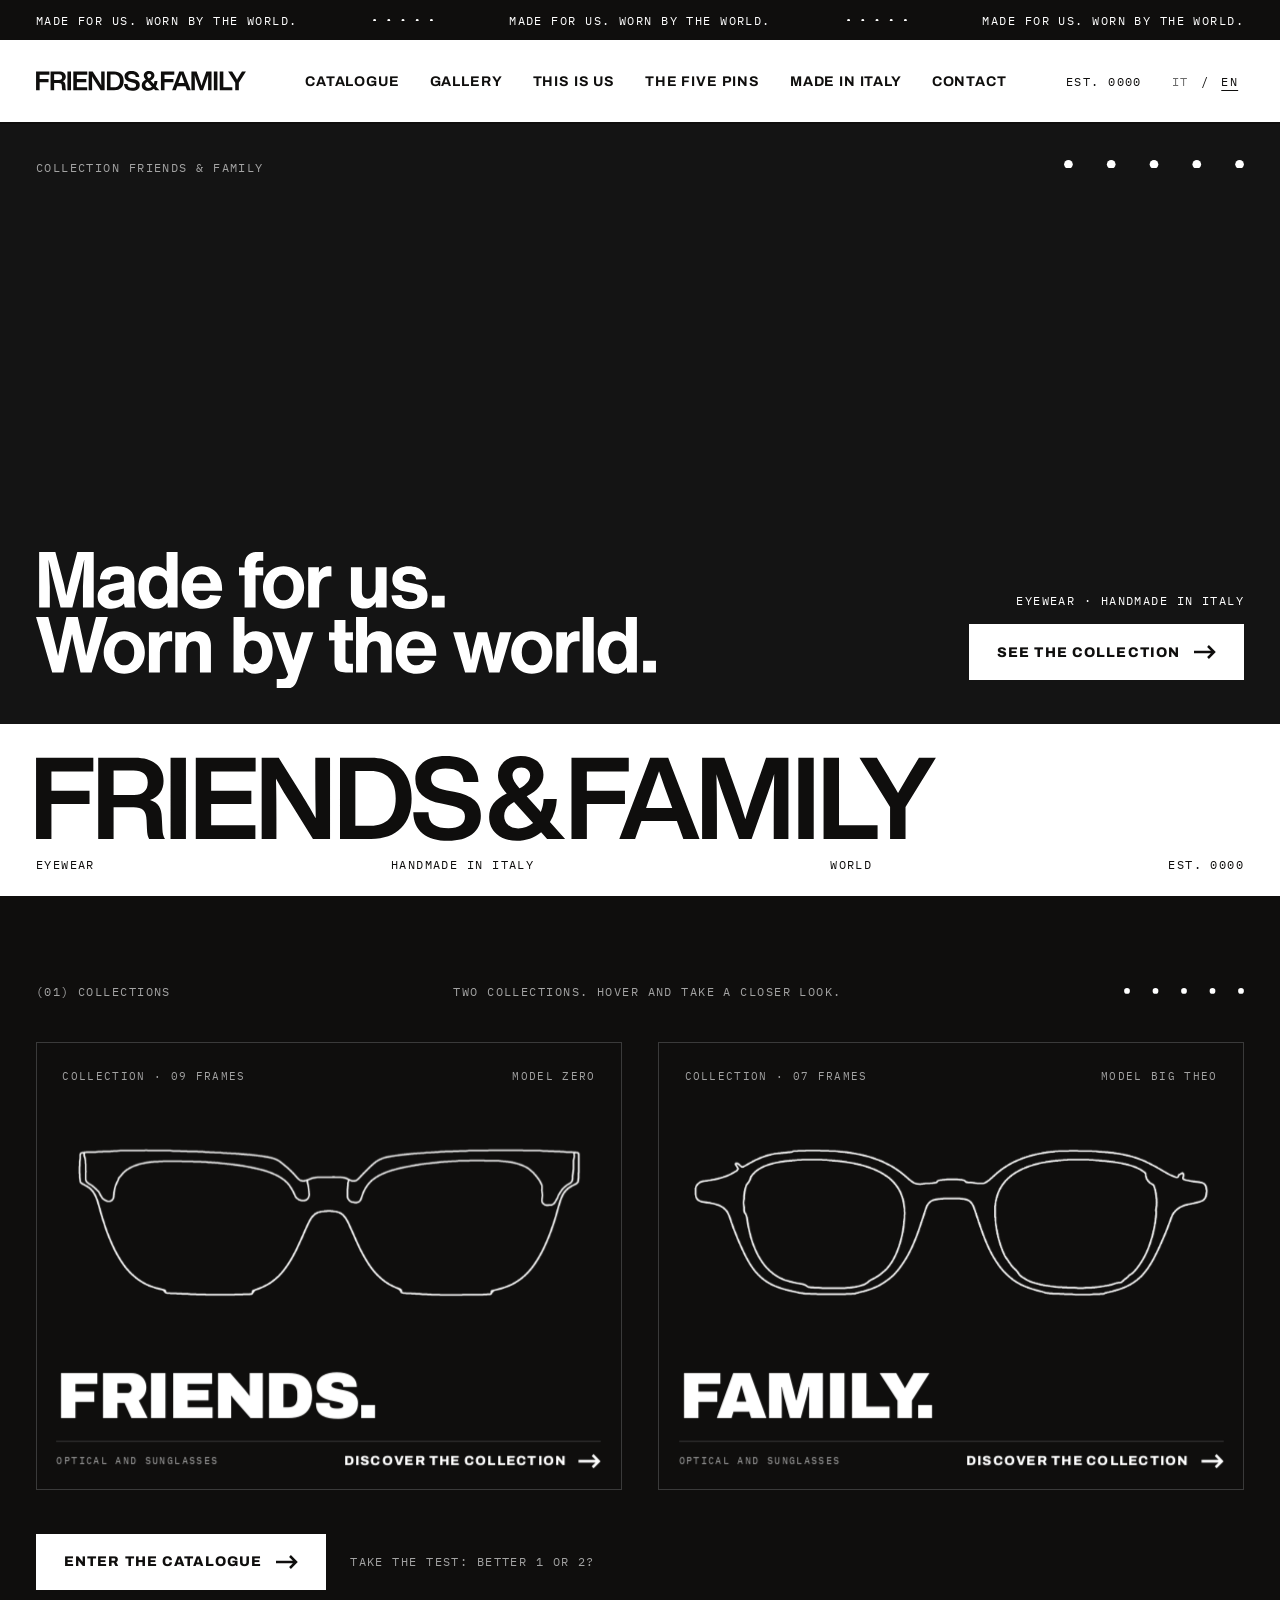
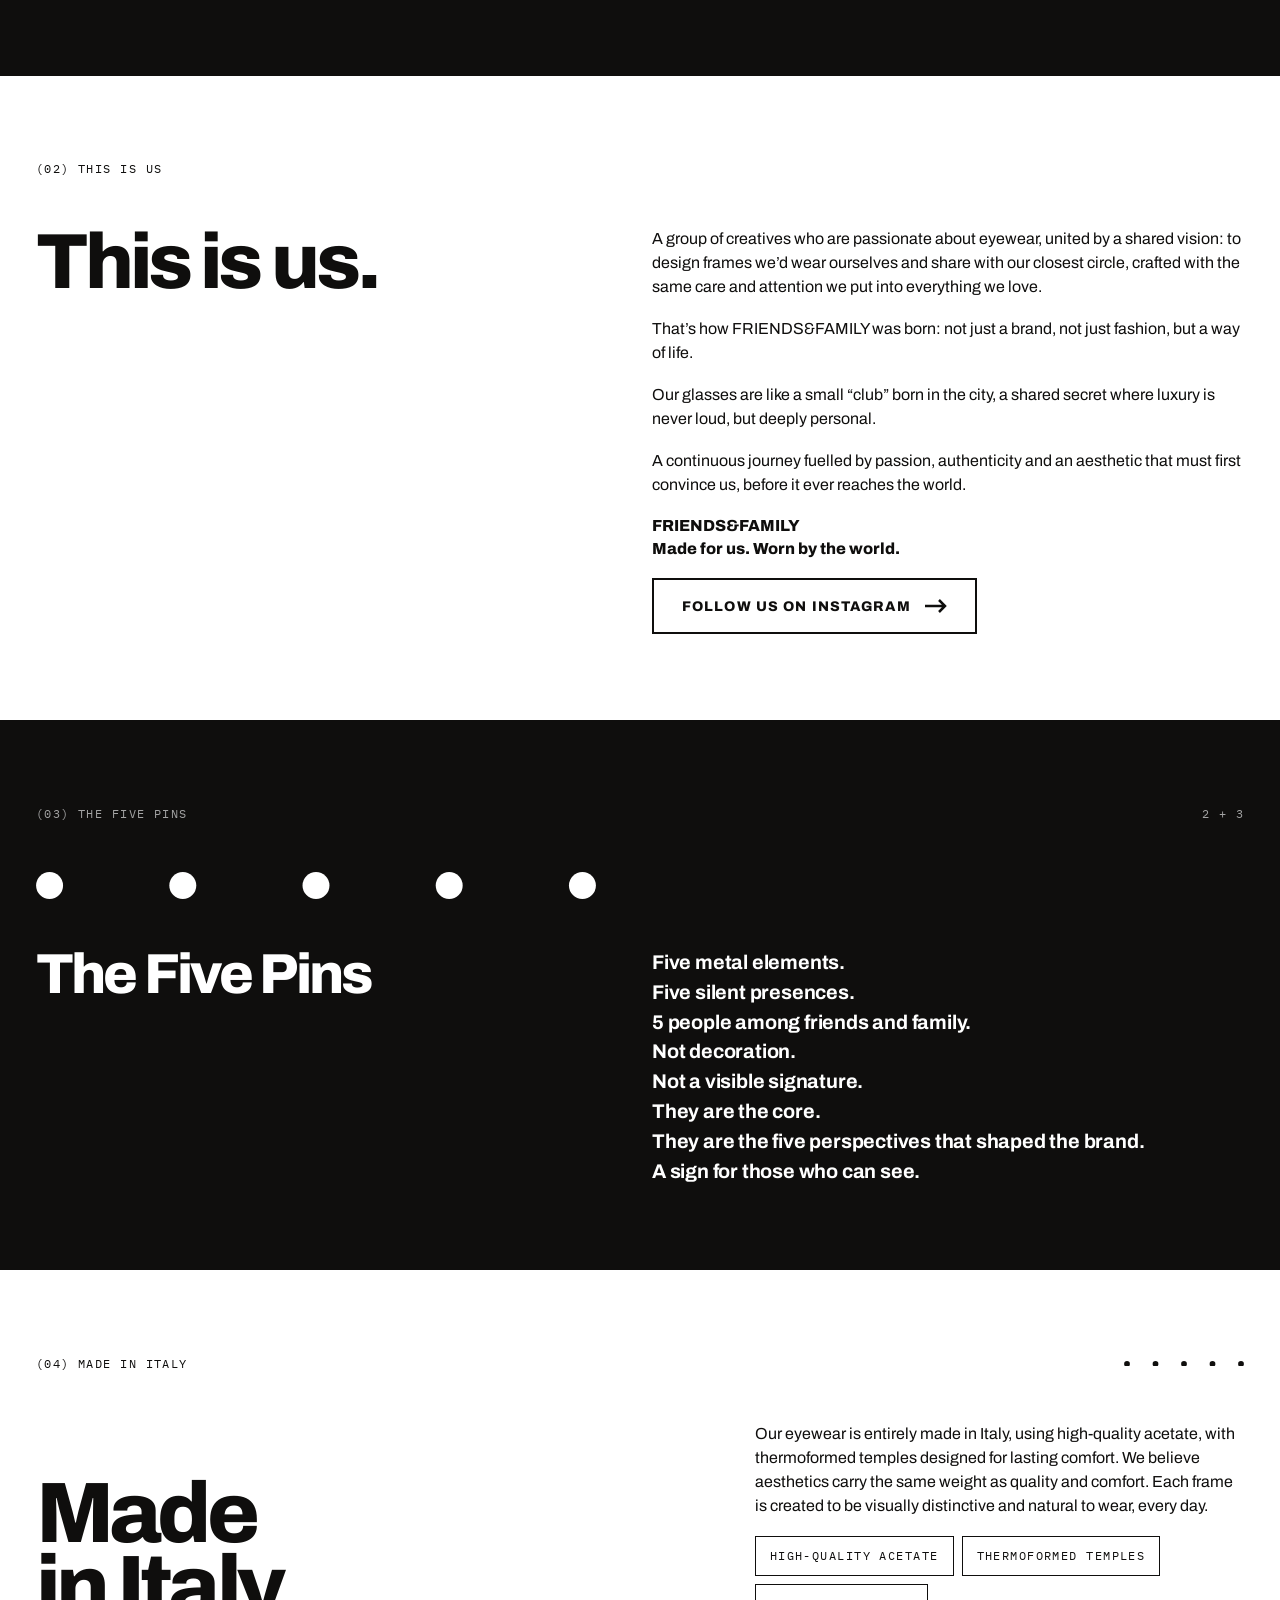
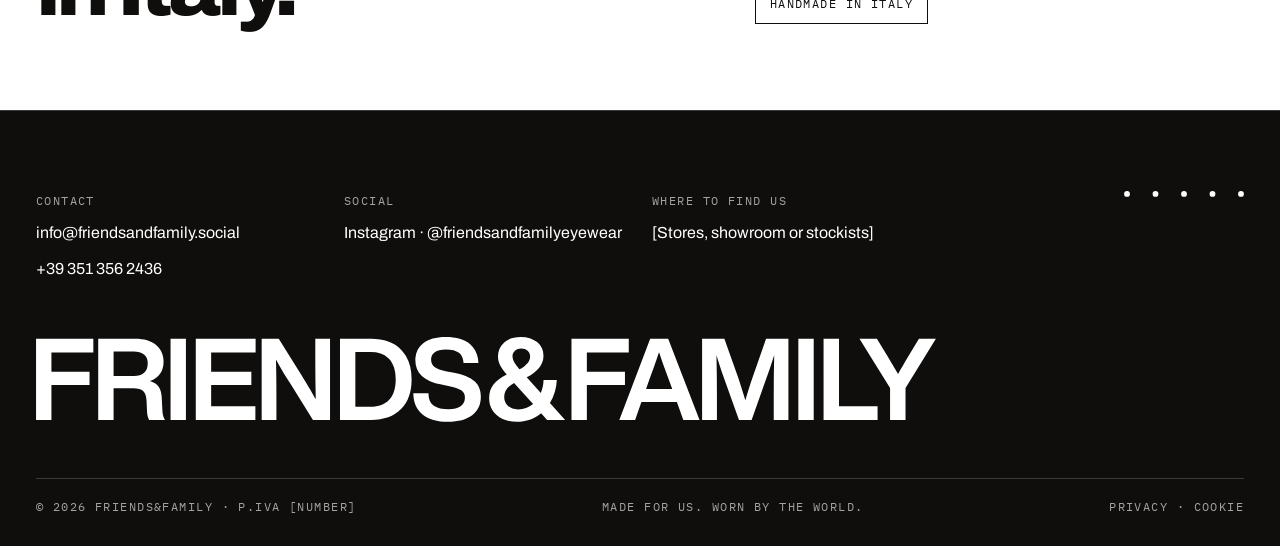
==== en/index.html @ f52abc6e "Scritte più proporzionate; collezioni con contorni bianchi di Zero e Big Theo Co-Authored-By: Claude" ====
<!doctype html>
<html lang="en">
<head>
<meta charset="utf-8">
<meta name="viewport" content="width=device-width, initial-scale=1">
<title>Friends&amp;Family Eyewear</title>
<meta name="description" content="Friends&amp;Family Eyewear — eyewear handmade in Italy. Made for us. Worn by the world.">
<meta property="og:title" content="Friends&amp;Family Eyewear">
<meta property="og:description" content="Friends&amp;Family Eyewear — eyewear handmade in Italy. Made for us. Worn by the world.">
<meta name="theme-color" content="#0F0E0D">
<link rel="preconnect" href="https://fonts.googleapis.com">
<link rel="preconnect" href="https://fonts.gstatic.com" crossorigin>
<link rel="stylesheet" href="https://fonts.googleapis.com/css2?family=Archivo:wght@400;500;700;800;900&family=IBM+Plex+Mono:wght@400;500&display=swap">
<link rel="stylesheet" href="../assets/css/style.css">
</head>
<body>
<a class="skip" href="#main">Skip to content</a>
<div class="topbar"><span>Made for us. Worn by the world.</span><svg class="dots" viewBox="0 0 216 10.4" aria-hidden="true"><circle cx="5.2" cy="5.2" r="5.2"/><circle cx="56.6" cy="5.2" r="5.2"/><circle cx="108.0" cy="5.2" r="5.2"/><circle cx="159.4" cy="5.2" r="5.2"/><circle cx="210.8" cy="5.2" r="5.2"/></svg><span class="hide-s">Made for us. Worn by the world.</span><svg class="dots hide-s" viewBox="0 0 216 10.4" aria-hidden="true"><circle cx="5.2" cy="5.2" r="5.2"/><circle cx="56.6" cy="5.2" r="5.2"/><circle cx="108.0" cy="5.2" r="5.2"/><circle cx="159.4" cy="5.2" r="5.2"/><circle cx="210.8" cy="5.2" r="5.2"/></svg><span class="hide-s">Made for us. Worn by the world.</span></div>
<header class="site-header">
<a class="brand" href="index.html" aria-label="Friends&amp;Family, home"><svg class="logo" viewBox="380.3 485.4 1159.5 109.2" aria-hidden="true"><path fill="currentColor" d="M454.1 505.5L400.1 505.5L400.1 530.2L449.2 530.2L449.2 547.2L400.1 547.2L400.1 592.2L380.3 592.2L380.3 487.8L454.1 487.8ZM454.1 505.5M480.2 535.7L506.6 535.7C512.1 535.7 516.4 534.4 519.5 531.6C522.6 528.8 524.2 524.7 524.2 519.5C524.2 514.4 522.6 510.5 519.4 507.9C516.3 505.3 511.7 504 505.9 504L480.2 504ZM543.1 580.1C543.3 585.2 544.4 589.3 546.4 592.2L526 592.2C524.3 589.5 523.4 585.3 523.2 579.8L522.7 568.3C522.5 561.9 521 557.4 518.3 555C515.7 552.5 511.6 551.3 506 551.3L480.2 551.3L480.2 592.2L460.4 592.2L460.4 487.8L507.8 487.8C519.5 487.8 528.6 490.4 535 495.8C541.4 501.1 544.6 508.3 544.6 517.3C544.6 523.3 543.1 528.5 540.1 532.8C537.2 537.1 532.8 540.2 527.1 542.2C532.6 544 536.5 546.7 538.7 550.3C540.9 553.9 542.1 558.6 542.3 564.5ZM543.1 580.1M553.6 487.8L573.4 487.8L573.4 592.2L553.6 592.2ZM553.6 487.8M663.2 505.5L605.9 505.5L605.9 530.2L657.7 530.2L657.7 547.2L605.9 547.2L605.9 574.5L662.9 574.5L662.9 592.2L586.1 592.2L586.1 487.8L663.2 487.8ZM663.2 505.5M740.1 487.8L759.1 487.8L759.1 592.2L737.1 592.2L708.1 545.7C699.6 532.3 693.4 521.9 689.4 514.3C689.8 526.6 690 543.5 690 564.9L690 592.2L671 592.2L671 487.8L693 487.8L722.2 534.3C730.7 548.1 736.8 558.5 740.7 565.7C740.3 549.2 740.1 532.4 740.1 515.1ZM740.1 487.8M811.5 575.2C821.8 575.2 829.7 572.2 835.3 566.2C840.9 560.2 843.7 551.4 843.7 540C843.7 528.6 840.9 519.8 835.3 513.8C829.7 507.8 821.8 504.8 811.5 504.8L791.7 504.8L791.7 575.2ZM811.8 487.8C828.5 487.8 841.5 492.4 850.6 501.8C859.7 511.1 864.2 523.9 864.2 540C864.2 556.1 859.7 568.9 850.6 578.2C841.5 587.6 828.5 592.2 811.8 592.2L771.9 592.2L771.9 487.8ZM811.8 487.8M911.2 594.6C897.1 594.6 886.1 591.4 878.3 585.1C870.5 578.8 866.5 569.7 866.4 557.8L885.9 557.8C886 565.5 888.3 570.9 892.9 574C897.4 577.1 903.7 578.6 911.8 578.6C918.6 578.6 923.8 577.3 927.4 574.7C931.1 572.1 932.9 568.4 932.9 563.5C932.9 559.4 931.3 556.2 928.2 554.1C925.1 551.9 919.5 550 911.5 548.4L902.7 546.6C880.2 542.4 869 531.8 869 514.9C869 506 872.4 498.9 879.2 493.5C886 488.1 895.6 485.4 907.8 485.4C921.9 485.4 932.4 488.4 939.3 494.4C946.3 500.3 949.9 508.5 950.3 518.9L931.1 518.9C930.7 513 928.8 508.6 925.2 505.7C921.7 502.9 916 501.4 908.1 501.4C901.9 501.4 897.2 502.6 894.1 504.9C890.9 507.2 889.3 510.3 889.3 514.3C889.3 518.5 890.8 521.8 893.7 524C896.6 526.3 902 528.2 909.7 529.7L918.8 531.5C931 533.9 939.8 537.6 945.3 542.5C950.7 547.4 953.4 554 953.4 562.5C953.4 572.7 949.7 580.6 942.2 586.2C934.7 591.8 924.4 594.6 911.2 594.6M1005.5 500.2C1002.2 500.2 999.6 501.2 997.4 503.1C995.2 505 994.2 507.5 994.2 510.5C994.2 514.8 997.2 520.2 1003.1 526.8L1003.4 527.1C1012.4 522.1 1016.9 516.6 1016.9 510.5C1016.9 507.6 1015.8 505.1 1013.7 503.2C1011.5 501.2 1008.8 500.2 1005.5 500.2M1001.5 578.7C1008.7 578.7 1015.2 576.4 1020.7 571.8L996.2 544.6C987.7 549.2 983.5 555.3 983.5 562.6C983.5 567 985.1 570.8 988.3 574C991.5 577.2 995.9 578.7 1001.5 578.7M1062 592.2L1038.8 592.2L1031.1 583.6C1022.2 590.9 1011.8 594.6 999.9 594.6C988.8 594.6 980.1 591.7 973.7 586C967.3 580.3 964.1 573 964.1 564.1C964.1 557.2 966 551.4 969.7 546.7C973.5 541.9 979.2 537.7 986.8 533.8C982.8 529.2 979.9 525.2 978.2 521.7C976.4 518.1 975.5 514.4 975.5 510.5C975.5 503.4 978.2 497.4 983.5 492.6C988.7 487.8 995.9 485.4 1004.9 485.4C1013.4 485.4 1020.4 487.6 1025.9 492C1031.3 496.4 1034.1 502.3 1034.1 509.6C1034.1 520.7 1026.9 529.9 1012.5 537.4L1030.7 557.6C1032.9 552.3 1034 546.8 1034.2 540.9L1051.3 540.9C1050.8 551.7 1047.8 561.6 1042.4 570.5ZM1062 592.2M1144 505.5L1090 505.5L1090 530.2L1139.1 530.2L1139.1 547.2L1090 547.2L1090 592.2L1070.2 592.2L1070.2 487.8L1144 487.8ZM1144 505.5M1166.3 552.3L1200 552.3L1195.9 541C1192.3 531.6 1188 519.7 1183 505.2C1178.7 517.8 1174.4 529.8 1170.2 541ZM1214.3 592.2L1206 569.2L1160.3 569.2L1152.2 592.2L1131.8 592.2L1171.6 487.8L1194.8 487.8L1235.2 592.2ZM1214.3 592.2M1320.9 487.8L1349.7 487.8L1349.7 592.2L1330.8 592.2L1330.8 560.4C1330.8 542.7 1331 525.4 1331.4 508.6C1329.3 515.6 1326.7 523.7 1323.4 532.7L1302.3 592.2L1286 592.2L1264.7 532.7C1261.5 523.2 1258.9 515.2 1257 508.9C1257.4 525.6 1257.6 542.8 1257.6 560.4L1257.6 592.2L1238.5 592.2L1238.5 487.8L1267.2 487.8L1285.3 538.5C1288.2 547.5 1291.2 557 1294.2 566.9C1297.3 556.3 1300.4 546.5 1303.5 537.5ZM1320.9 487.8M1362.5 487.8L1382.3 487.8L1382.3 592.2L1362.5 592.2ZM1362.5 487.8M1414.9 574.5L1464.6 574.5L1464.6 592.2L1395 592.2L1395 487.8L1414.9 487.8ZM1414.9 574.5M1517.9 487.8L1539.7 487.8L1500.6 551L1500.6 592.2L1480.7 592.2L1480.7 551L1441.3 487.8L1463.7 487.8L1475.3 506.7C1484.1 521.4 1489.4 530.2 1491 533.1C1494.6 526.6 1499.8 517.8 1506.4 506.5ZM1517.9 487.8"></path></svg></a>
<nav class="main-nav" id="main-nav" aria-label="Main"><a href="catalogue.html">Catalogue</a><a href="gallery.html">Gallery</a><a href="index.html#this-is-us">This is us</a><a href="index.html#five-pins">The Five Pins</a><a href="index.html#made-in-italy">Made in Italy</a><a href="index.html#contatti">Contact</a></nav>
<div class="header-right"><span class="mono hide-s">Est. 0000</span><div class="lang"><a href="../index.html" hreflang="it" lang="it" aria-label="Italiano">IT</a><span aria-hidden="true">/</span><span aria-current="true">EN</span></div>
<button class="menu-btn" type="button" aria-expanded="false" aria-controls="main-nav" aria-label="Open menu"><span></span><span></span></button></div>
</header>
<main id="main">
<div class="first">
<section class="hero">
<div class="hero-top"><span class="mono dim">Collection Friends &amp; Family</span><svg class="dots" viewBox="0 0 216 10.4" aria-hidden="true"><circle cx="5.2" cy="5.2" r="5.2"/><circle cx="56.6" cy="5.2" r="5.2"/><circle cx="108.0" cy="5.2" r="5.2"/><circle cx="159.4" cy="5.2" r="5.2"/><circle cx="210.8" cy="5.2" r="5.2"/></svg></div>
<div class="hero-bottom">
<h1><span class="sr">Made for us. Worn by the world.</span><svg class="hero-mark" viewBox="11.25 11.39 260.43 57.29" aria-hidden="true" ><path fill="#FFFFFF" d="M25 25.08L28.57 11.39L35.48 11.39L35.48 34.71L30.96 34.71L30.96 25.97L31.52 14.57L29.91 21.61L26.51 34.71L21.56 34.71L18.09 21.38L16.49 14.54L17.04 25.97L17.04 34.71L12.56 34.71L12.56 11.39L19.37 11.39L23 25.08L23.95 29.73ZM25 25.08M46.27 31.35C46.84 31.06 47.3 30.62 47.64 30.04C47.98 29.46 48.15 28.77 48.15 27.96L48.15 26.72L43.83 27.64C43.11 27.79 42.56 28.05 42.19 28.41C41.82 28.77 41.63 29.22 41.63 29.77C41.63 30.38 41.87 30.87 42.34 31.24C42.81 31.61 43.46 31.8 44.29 31.8C45.03 31.8 45.69 31.65 46.27 31.35M48.54 34.71C48.35 33.79 48.23 33.23 48.18 33.01C47.59 33.71 46.85 34.25 45.96 34.63C45.06 35.01 44.07 35.2 42.98 35.2C41.8 35.2 40.77 34.99 39.88 34.56C39 34.14 38.32 33.54 37.84 32.76C37.36 31.99 37.11 31.09 37.11 30.06C37.11 28.71 37.55 27.61 38.41 26.75C39.27 25.9 40.55 25.3 42.25 24.95L48.15 23.77L48.15 22.53C48.15 21.92 47.91 21.46 47.43 21.16C46.95 20.85 46.24 20.7 45.3 20.7C44.36 20.7 43.65 20.87 43.17 21.22C42.69 21.57 42.4 22.14 42.29 22.92L38.07 22.86C38.22 21 38.89 19.63 40.08 18.75C41.27 17.86 43 17.42 45.27 17.42C47.69 17.42 49.51 17.95 50.73 19.01C51.96 20.07 52.57 21.64 52.57 23.71L52.57 31.17C52.57 31.98 52.62 32.67 52.72 33.23C52.82 33.8 52.98 34.3 53.23 34.71ZM48.54 34.71M64.5 30.59C65.08 30.17 65.53 29.59 65.85 28.83C66.16 28.08 66.32 27.2 66.32 26.2C66.32 25.2 66.16 24.31 65.85 23.56C65.53 22.81 65.08 22.23 64.5 21.82C63.93 21.42 63.27 21.22 62.52 21.22C61.78 21.22 61.12 21.42 60.54 21.82C59.96 22.23 59.52 22.81 59.2 23.56C58.88 24.31 58.73 25.2 58.73 26.2C58.73 27.22 58.88 28.11 59.2 28.87C59.52 29.62 59.96 30.2 60.54 30.6C61.12 31 61.78 31.21 62.52 31.21C63.27 31.21 63.93 31 64.5 30.59M66.09 11.4L70.71 11.4L70.71 34.71L66.62 34.71L66.45 32.61C65.3 34.38 63.66 35.27 61.54 35.27C60.14 35.27 58.89 34.89 57.79 34.14C56.69 33.38 55.83 32.32 55.21 30.95C54.58 29.57 54.27 27.99 54.27 26.2C54.27 24.41 54.58 22.85 55.19 21.52C55.8 20.18 56.63 19.16 57.68 18.45C58.73 17.74 59.89 17.39 61.18 17.39C63.3 17.39 64.93 18.1 66.09 19.52ZM66.09 11.4M78.3 21.76C77.63 22.43 77.23 23.34 77.12 24.49L84.62 24.49C84.49 23.32 84.1 22.4 83.45 21.74C82.79 21.09 81.94 20.76 80.89 20.76C79.84 20.76 78.98 21.09 78.3 21.76M89.41 27.64L77.16 27.64C77.25 28.9 77.64 29.89 78.34 30.62C79.04 31.34 79.96 31.7 81.12 31.7C82.76 31.7 83.85 30.96 84.39 29.5L88.98 29.83C88.41 31.64 87.46 33 86.13 33.91C84.8 34.81 83.16 35.27 81.22 35.27C79.41 35.27 77.84 34.88 76.5 34.09C75.17 33.3 74.16 32.23 73.46 30.86C72.76 29.5 72.41 27.94 72.41 26.2C72.41 24.54 72.75 23.04 73.43 21.71C74.1 20.38 75.07 19.33 76.32 18.55C77.58 17.78 79.05 17.39 80.73 17.39C82.41 17.39 83.9 17.77 85.21 18.54C86.52 19.3 87.55 20.39 88.29 21.81C89.04 23.23 89.41 24.91 89.41 26.85ZM89.41 27.64M105.42 15.1C104.76 15.1 104.28 15.25 103.96 15.57C103.64 15.89 103.48 16.38 103.48 17.03L103.48 17.91L106.7 17.81L106.7 21.22L103.48 21.12L103.48 34.71L98.87 34.71L98.87 21.12L96.51 21.22L96.51 17.81L98.87 17.91L98.87 16.8C98.87 15.05 99.33 13.71 100.26 12.79C101.19 11.86 102.52 11.4 104.27 11.4L106.7 11.4L106.7 15.1ZM105.42 15.1M117.46 31.01C118.1 30.57 118.59 29.95 118.92 29.14C119.26 28.34 119.43 27.4 119.43 26.33C119.43 25.26 119.26 24.32 118.92 23.51C118.59 22.7 118.1 22.08 117.46 21.64C116.83 21.21 116.09 20.99 115.24 20.99C114.39 20.99 113.64 21.21 113.01 21.64C112.38 22.08 111.89 22.7 111.55 23.51C111.21 24.32 111.05 25.26 111.05 26.33C111.05 27.4 111.21 28.34 111.55 29.14C111.89 29.95 112.38 30.57 113.01 31.01C113.64 31.45 114.39 31.66 115.24 31.66C116.09 31.66 116.83 31.45 117.46 31.01M110.77 34.11C109.45 33.33 108.42 32.26 107.69 30.89C106.96 29.53 106.59 28.01 106.59 26.33C106.59 24.65 106.96 23.12 107.69 21.76C108.42 20.39 109.45 19.33 110.77 18.55C112.09 17.78 113.58 17.39 115.24 17.39C116.9 17.39 118.39 17.78 119.71 18.55C121.03 19.33 122.05 20.39 122.79 21.76C123.52 23.12 123.88 24.65 123.88 26.33C123.88 28.01 123.52 29.53 122.79 30.89C122.05 32.26 121.03 33.33 119.71 34.11C118.39 34.88 116.9 35.27 115.24 35.27C113.58 35.27 112.09 34.88 110.77 34.11M135.34 17.49L135.34 21.68C134.91 21.64 134.59 21.61 134.39 21.61C133 21.61 131.95 22.02 131.25 22.82C130.55 23.63 130.2 24.86 130.2 26.49L130.2 34.71L125.59 34.71L125.59 17.82L130.11 17.82L130.04 20.14C130.41 19.25 130.93 18.55 131.61 18.07C132.29 17.6 133.09 17.36 134.04 17.36C134.49 17.36 134.93 17.4 135.34 17.49M153.91 17.82L158.52 17.82L158.52 34.71L154.01 34.71L153.94 32.42C153.39 33.33 152.72 34.02 151.91 34.46C151.1 34.91 150.15 35.14 149.06 35.14C147.91 35.14 146.91 34.89 146.08 34.4C145.25 33.91 144.62 33.21 144.18 32.32C143.75 31.43 143.53 30.37 143.53 29.14L143.53 17.82L148.14 17.82L148.14 28.09C148.14 28.99 148.35 29.7 148.77 30.21C149.18 30.72 149.79 30.98 150.6 30.98C151.26 30.98 151.84 30.81 152.34 30.47C152.84 30.13 153.23 29.65 153.5 29.03C153.77 28.41 153.91 27.68 153.91 26.85ZM153.91 17.82M162.83 33.86C161.53 32.88 160.77 31.48 160.55 29.67L164.78 29.5C165.06 31.25 166.26 32.12 168.38 32.12C169.3 32.12 170.04 31.96 170.59 31.65C171.15 31.33 171.43 30.87 171.43 30.26C171.43 29.8 171.25 29.44 170.9 29.18C170.55 28.91 169.98 28.71 169.2 28.55L165.86 27.9C164.22 27.57 163 26.99 162.18 26.16C161.36 25.34 160.95 24.27 160.95 22.96C160.95 21.84 161.23 20.86 161.8 20.02C162.37 19.18 163.17 18.54 164.21 18.08C165.24 17.62 166.45 17.39 167.82 17.39C169.18 17.39 170.38 17.61 171.43 18.04C172.47 18.48 173.32 19.11 173.96 19.93C174.61 20.75 175 21.7 175.12 22.79L170.96 22.96C170.86 22.21 170.52 21.63 169.94 21.22C169.36 20.8 168.63 20.6 167.76 20.6C166.99 20.6 166.38 20.76 165.93 21.09C165.46 21.42 165.24 21.85 165.24 22.4C165.24 23.25 165.87 23.82 167.14 24.1L170.77 24.86C172.45 25.2 173.7 25.77 174.5 26.56C175.31 27.34 175.71 28.39 175.71 29.7C175.71 30.88 175.41 31.89 174.8 32.73C174.19 33.57 173.31 34.21 172.18 34.66C171.04 35.11 169.72 35.33 168.21 35.33C165.93 35.33 164.13 34.84 162.83 33.86M182.92 34.71L177.52 34.71L177.52 29.8L182.92 29.8ZM182.92 34.71M33.42 50.35L36.43 38.7L41.41 38.7L34.59 62L29.95 62L27.36 50.48L26.38 45.86L25.36 50.48L22.77 62L18.06 62L11.25 38.7L16.39 38.7L19.4 50.35L20.52 55.03L21.46 50.35L24.02 38.7L28.8 38.7L31.35 50.35L32.3 55.03ZM33.42 50.35M50.54 58.3C51.17 57.87 51.66 57.25 52 56.44C52.34 55.63 52.5 54.69 52.5 53.62C52.5 52.55 52.34 51.62 52 50.81C51.66 50 51.17 49.38 50.54 48.94C49.91 48.5 49.16 48.29 48.31 48.29C47.46 48.29 46.72 48.5 46.09 48.94C45.45 49.38 44.97 50 44.63 50.81C44.29 51.62 44.12 52.55 44.12 53.62C44.12 54.69 44.29 55.63 44.63 56.44C44.97 57.25 45.45 57.87 46.09 58.3C46.72 58.74 47.46 58.96 48.31 58.96C49.16 58.96 49.91 58.74 50.54 58.3M43.84 61.4C42.52 60.62 41.5 59.55 40.77 58.19C40.04 56.83 39.67 55.3 39.67 53.62C39.67 51.94 40.04 50.42 40.77 49.05C41.5 47.69 42.52 46.62 43.84 45.85C45.16 45.07 46.66 44.68 48.31 44.68C49.97 44.68 51.46 45.07 52.79 45.85C54.11 46.62 55.13 47.69 55.86 49.05C56.59 50.42 56.96 51.94 56.96 53.62C56.96 55.3 56.59 56.83 55.86 58.19C55.13 59.55 54.11 60.62 52.79 61.4C51.46 62.18 49.97 62.56 48.31 62.56C46.66 62.56 45.16 62.18 43.84 61.4M68.42 44.79L68.42 48.97C67.98 48.93 67.66 48.91 67.47 48.91C66.07 48.91 65.02 49.31 64.32 50.12C63.62 50.93 63.28 52.15 63.28 53.79L63.28 62L58.66 62L58.66 45.11L63.18 45.11L63.11 47.43C63.48 46.54 64.01 45.85 64.68 45.37C65.36 44.89 66.17 44.65 67.11 44.65C67.57 44.65 68 44.7 68.42 44.79M82.17 45.42C83 45.91 83.63 46.61 84.07 47.5C84.5 48.4 84.72 49.45 84.72 50.68L84.72 62.01L80.11 62.01L80.11 51.72C80.11 50.83 79.9 50.12 79.48 49.61C79.07 49.1 78.46 48.84 77.65 48.84C77 48.84 76.42 49.01 75.91 49.35C75.41 49.69 75.03 50.17 74.75 50.79C74.48 51.41 74.34 52.14 74.34 52.97L74.34 62.01L69.73 62.01L69.73 45.11L74.25 45.11L74.31 47.4C74.86 46.48 75.54 45.8 76.34 45.36C77.15 44.91 78.1 44.68 79.19 44.68C80.35 44.68 81.34 44.93 82.17 45.42M104.39 57.89C104.96 57.49 105.41 56.91 105.73 56.16C106.04 55.41 106.2 54.52 106.2 53.49C106.2 52.49 106.04 51.61 105.73 50.86C105.41 50.1 104.96 49.53 104.39 49.12C103.81 48.72 103.14 48.52 102.41 48.52C101.66 48.52 101 48.72 100.42 49.12C99.84 49.53 99.4 50.1 99.08 50.86C98.77 51.61 98.61 52.49 98.61 53.49C98.61 54.5 98.77 55.38 99.08 56.13C99.4 56.88 99.84 57.46 100.42 57.88C101 58.3 101.66 58.5 102.41 58.5C103.14 58.5 103.81 58.3 104.39 57.89M107.25 45.75C108.3 46.46 109.13 47.48 109.74 48.81C110.35 50.14 110.66 51.7 110.66 53.49C110.66 55.28 110.34 56.87 109.72 58.24C109.1 59.61 108.24 60.68 107.14 61.43C106.03 62.19 104.78 62.56 103.39 62.56C101.27 62.56 99.63 61.68 98.48 59.91L98.31 62.01L94.22 62.01L94.22 38.69L98.84 38.69L98.84 46.81C99.99 45.39 101.63 44.68 103.75 44.68C105.04 44.68 106.2 45.04 107.25 45.75M122.87 45.11L127.78 45.11L121.04 65.02C120.71 65.98 120.32 66.73 119.89 67.26C119.45 67.8 118.95 68.17 118.37 68.38C117.79 68.58 117.07 68.69 116.22 68.69L112.36 68.69L112.36 64.76L114.59 64.76C115.26 64.76 115.79 64.64 116.16 64.41C116.53 64.18 116.8 63.82 116.98 63.32L117.14 62.86L110.56 45.11L115.63 45.11L118.35 53.43C118.66 54.37 118.89 55.18 119.07 55.88L119.36 56.87C119.56 56.14 119.89 55.01 120.35 53.46ZM122.87 45.11M141.24 48.42L141.24 56.7C141.24 57.27 141.36 57.68 141.61 57.93C141.86 58.18 142.27 58.3 142.84 58.3L144.38 58.3L144.38 62.01L141.37 62.01C140.23 62.01 139.32 61.85 138.62 61.53C137.92 61.21 137.41 60.71 137.09 60.01C136.78 59.31 136.62 58.39 136.62 57.26L136.62 48.42L134.33 48.52L134.33 45.11L136.62 45.18L136.62 39.91L141.24 39.91L141.24 45.21L144.38 45.11L144.38 48.52ZM141.24 48.42M158.13 45.42C158.96 45.91 159.59 46.61 160.03 47.5C160.47 48.4 160.69 49.45 160.69 50.68L160.69 62.01L156.07 62.01L156.07 51.72C156.07 50.83 155.86 50.12 155.45 49.61C155.03 49.1 154.42 48.84 153.61 48.84C152.96 48.84 152.38 49.01 151.88 49.35C151.38 49.69 150.99 50.17 150.71 50.79C150.44 51.41 150.31 52.14 150.31 52.97L150.31 62.01L145.69 62.01L145.69 38.69L150.31 38.69L150.31 47.37C150.88 46.48 151.55 45.8 152.36 45.36C153.15 44.91 154.08 44.68 155.15 44.68C156.31 44.68 157.3 44.93 158.13 45.42M168.28 49.05C167.61 49.72 167.21 50.63 167.11 51.79L174.6 51.79C174.47 50.61 174.08 49.7 173.42 49.04C172.77 48.39 171.92 48.06 170.87 48.06C169.82 48.06 168.96 48.39 168.28 49.05M179.38 54.93L167.14 54.93C167.22 56.2 167.62 57.19 168.32 57.91C169.01 58.63 169.94 58.99 171.1 58.99C172.73 58.99 173.83 58.26 174.37 56.8L178.96 57.13C178.39 58.94 177.44 60.3 176.11 61.2C174.78 62.11 173.14 62.56 171.2 62.56C169.38 62.56 167.81 62.17 166.48 61.38C165.15 60.6 164.14 59.52 163.44 58.16C162.74 56.79 162.39 55.24 162.39 53.49C162.39 51.84 162.73 50.34 163.4 49.01C164.08 47.68 165.05 46.62 166.3 45.85C167.55 45.07 169.02 44.68 170.71 44.68C172.39 44.68 173.88 45.07 175.19 45.83C176.5 46.59 177.53 47.69 178.27 49.11C179.01 50.52 179.38 52.21 179.38 54.15ZM179.38 54.93M204.23 52.61L206.1 45.11L210.95 45.11L205.94 62L201.55 62L199.12 52.61L198.73 50.38L198.31 52.61L195.88 62L191.5 62L186.49 45.11L191.33 45.11L193.2 52.61L193.98 56.87L194.77 52.61L196.67 45.11L200.76 45.11L202.66 52.54L203.45 56.87ZM204.23 52.61M221.72 58.3C222.35 57.87 222.84 57.25 223.18 56.44C223.52 55.63 223.68 54.69 223.68 53.62C223.68 52.55 223.52 51.62 223.18 50.81C222.84 50 222.35 49.38 221.72 48.94C221.09 48.5 220.34 48.29 219.49 48.29C218.64 48.29 217.9 48.5 217.27 48.94C216.63 49.38 216.15 50 215.81 50.81C215.47 51.62 215.3 52.55 215.3 53.62C215.3 54.69 215.47 55.63 215.81 56.44C216.15 57.25 216.63 57.87 217.27 58.3C217.9 58.74 218.64 58.96 219.49 58.96C220.34 58.96 221.09 58.74 221.72 58.3M215.02 61.4C213.7 60.62 212.68 59.55 211.95 58.19C211.21 56.83 210.85 55.3 210.85 53.62C210.85 51.94 211.21 50.42 211.95 49.05C212.68 47.69 213.7 46.62 215.02 45.85C216.34 45.07 217.83 44.68 219.49 44.68C221.15 44.68 222.64 45.07 223.96 45.85C225.28 46.62 226.31 47.69 227.04 49.05C227.77 50.42 228.14 51.94 228.14 53.62C228.14 55.3 227.77 56.83 227.04 58.19C226.31 59.55 225.28 60.62 223.96 61.4C222.64 62.18 221.15 62.56 219.49 62.56C217.83 62.56 216.34 62.18 215.02 61.4M239.59 44.79L239.59 48.97C239.16 48.93 238.84 48.91 238.64 48.91C237.25 48.91 236.2 49.31 235.5 50.12C234.8 50.93 234.46 52.15 234.46 53.79L234.46 62L229.84 62L229.84 45.11L234.36 45.11L234.29 47.43C234.66 46.54 235.19 45.85 235.86 45.37C236.54 44.89 237.35 44.65 238.29 44.65C238.75 44.65 239.18 44.7 239.59 44.79M245.52 62L240.91 62L240.91 38.69L245.52 38.69ZM245.52 62M257.46 57.88C258.04 57.46 258.48 56.88 258.8 56.13C259.12 55.38 259.27 54.5 259.27 53.49C259.27 52.49 259.12 51.61 258.8 50.86C258.48 50.1 258.04 49.53 257.46 49.12C256.88 48.72 256.22 48.52 255.48 48.52C254.73 48.52 254.07 48.72 253.5 49.12C252.91 49.53 252.47 50.1 252.15 50.86C251.84 51.61 251.68 52.49 251.68 53.49C251.68 54.52 251.84 55.41 252.15 56.16C252.47 56.91 252.91 57.49 253.5 57.89C254.07 58.3 254.73 58.5 255.48 58.5C256.22 58.5 256.88 58.3 257.46 57.88M259.04 38.69L263.66 38.69L263.66 62.01L259.57 62.01L259.4 59.91C258.25 61.68 256.61 62.56 254.49 62.56C253.1 62.56 251.84 62.19 250.75 61.43C249.64 60.68 248.78 59.61 248.16 58.24C247.54 56.87 247.22 55.28 247.22 53.49C247.22 51.7 247.53 50.14 248.14 48.81C248.75 47.48 249.58 46.46 250.63 45.75C251.68 45.04 252.84 44.68 254.13 44.68C256.25 44.68 257.89 45.39 259.04 46.81ZM259.04 38.69M271.68 62L266.28 62L266.28 57.09L271.68 57.09ZM271.68 62"></path></svg></h1>
<div class="hero-cta"><span class="mono">Eyewear · Handmade in Italy</span><a class="btn btn-white" href="catalogue.html">See the collection <svg class="arr" viewBox="0 0 22 14" aria-hidden="true"><path d="M0 7H20M14 1L20 7L14 13" stroke="currentColor" stroke-width="2.5" fill="none"/></svg></a><a class="btn btn-ghost show-s" href="gallery.html">Gallery <svg class="arr" viewBox="0 0 22 14" aria-hidden="true"><path d="M0 7H20M14 1L20 7L14 13" stroke="currentColor" stroke-width="2.5" fill="none"/></svg></a></div>
</div>
</section>
<section class="logo-strip" aria-label="Logo">
<svg class="strip-logo" viewBox="380.3 485.4 1159.5 109.2" aria-hidden="true"><path fill="currentColor" d="M454.1 505.5L400.1 505.5L400.1 530.2L449.2 530.2L449.2 547.2L400.1 547.2L400.1 592.2L380.3 592.2L380.3 487.8L454.1 487.8ZM454.1 505.5M480.2 535.7L506.6 535.7C512.1 535.7 516.4 534.4 519.5 531.6C522.6 528.8 524.2 524.7 524.2 519.5C524.2 514.4 522.6 510.5 519.4 507.9C516.3 505.3 511.7 504 505.9 504L480.2 504ZM543.1 580.1C543.3 585.2 544.4 589.3 546.4 592.2L526 592.2C524.3 589.5 523.4 585.3 523.2 579.8L522.7 568.3C522.5 561.9 521 557.4 518.3 555C515.7 552.5 511.6 551.3 506 551.3L480.2 551.3L480.2 592.2L460.4 592.2L460.4 487.8L507.8 487.8C519.5 487.8 528.6 490.4 535 495.8C541.4 501.1 544.6 508.3 544.6 517.3C544.6 523.3 543.1 528.5 540.1 532.8C537.2 537.1 532.8 540.2 527.1 542.2C532.6 544 536.5 546.7 538.7 550.3C540.9 553.9 542.1 558.6 542.3 564.5ZM543.1 580.1M553.6 487.8L573.4 487.8L573.4 592.2L553.6 592.2ZM553.6 487.8M663.2 505.5L605.9 505.5L605.9 530.2L657.7 530.2L657.7 547.2L605.9 547.2L605.9 574.5L662.9 574.5L662.9 592.2L586.1 592.2L586.1 487.8L663.2 487.8ZM663.2 505.5M740.1 487.8L759.1 487.8L759.1 592.2L737.1 592.2L708.1 545.7C699.6 532.3 693.4 521.9 689.4 514.3C689.8 526.6 690 543.5 690 564.9L690 592.2L671 592.2L671 487.8L693 487.8L722.2 534.3C730.7 548.1 736.8 558.5 740.7 565.7C740.3 549.2 740.1 532.4 740.1 515.1ZM740.1 487.8M811.5 575.2C821.8 575.2 829.7 572.2 835.3 566.2C840.9 560.2 843.7 551.4 843.7 540C843.7 528.6 840.9 519.8 835.3 513.8C829.7 507.8 821.8 504.8 811.5 504.8L791.7 504.8L791.7 575.2ZM811.8 487.8C828.5 487.8 841.5 492.4 850.6 501.8C859.7 511.1 864.2 523.9 864.2 540C864.2 556.1 859.7 568.9 850.6 578.2C841.5 587.6 828.5 592.2 811.8 592.2L771.9 592.2L771.9 487.8ZM811.8 487.8M911.2 594.6C897.1 594.6 886.1 591.4 878.3 585.1C870.5 578.8 866.5 569.7 866.4 557.8L885.9 557.8C886 565.5 888.3 570.9 892.9 574C897.4 577.1 903.7 578.6 911.8 578.6C918.6 578.6 923.8 577.3 927.4 574.7C931.1 572.1 932.9 568.4 932.9 563.5C932.9 559.4 931.3 556.2 928.2 554.1C925.1 551.9 919.5 550 911.5 548.4L902.7 546.6C880.2 542.4 869 531.8 869 514.9C869 506 872.4 498.9 879.2 493.5C886 488.1 895.6 485.4 907.8 485.4C921.9 485.4 932.4 488.4 939.3 494.4C946.3 500.3 949.9 508.5 950.3 518.9L931.1 518.9C930.7 513 928.8 508.6 925.2 505.7C921.7 502.9 916 501.4 908.1 501.4C901.9 501.4 897.2 502.6 894.1 504.9C890.9 507.2 889.3 510.3 889.3 514.3C889.3 518.5 890.8 521.8 893.7 524C896.6 526.3 902 528.2 909.7 529.7L918.8 531.5C931 533.9 939.8 537.6 945.3 542.5C950.7 547.4 953.4 554 953.4 562.5C953.4 572.7 949.7 580.6 942.2 586.2C934.7 591.8 924.4 594.6 911.2 594.6M1005.5 500.2C1002.2 500.2 999.6 501.2 997.4 503.1C995.2 505 994.2 507.5 994.2 510.5C994.2 514.8 997.2 520.2 1003.1 526.8L1003.4 527.1C1012.4 522.1 1016.9 516.6 1016.9 510.5C1016.9 507.6 1015.8 505.1 1013.7 503.2C1011.5 501.2 1008.8 500.2 1005.5 500.2M1001.5 578.7C1008.7 578.7 1015.2 576.4 1020.7 571.8L996.2 544.6C987.7 549.2 983.5 555.3 983.5 562.6C983.5 567 985.1 570.8 988.3 574C991.5 577.2 995.9 578.7 1001.5 578.7M1062 592.2L1038.8 592.2L1031.1 583.6C1022.2 590.9 1011.8 594.6 999.9 594.6C988.8 594.6 980.1 591.7 973.7 586C967.3 580.3 964.1 573 964.1 564.1C964.1 557.2 966 551.4 969.7 546.7C973.5 541.9 979.2 537.7 986.8 533.8C982.8 529.2 979.9 525.2 978.2 521.7C976.4 518.1 975.5 514.4 975.5 510.5C975.5 503.4 978.2 497.4 983.5 492.6C988.7 487.8 995.9 485.4 1004.9 485.4C1013.4 485.4 1020.4 487.6 1025.9 492C1031.3 496.4 1034.1 502.3 1034.1 509.6C1034.1 520.7 1026.9 529.9 1012.5 537.4L1030.7 557.6C1032.9 552.3 1034 546.8 1034.2 540.9L1051.3 540.9C1050.8 551.7 1047.8 561.6 1042.4 570.5ZM1062 592.2M1144 505.5L1090 505.5L1090 530.2L1139.1 530.2L1139.1 547.2L1090 547.2L1090 592.2L1070.2 592.2L1070.2 487.8L1144 487.8ZM1144 505.5M1166.3 552.3L1200 552.3L1195.9 541C1192.3 531.6 1188 519.7 1183 505.2C1178.7 517.8 1174.4 529.8 1170.2 541ZM1214.3 592.2L1206 569.2L1160.3 569.2L1152.2 592.2L1131.8 592.2L1171.6 487.8L1194.8 487.8L1235.2 592.2ZM1214.3 592.2M1320.9 487.8L1349.7 487.8L1349.7 592.2L1330.8 592.2L1330.8 560.4C1330.8 542.7 1331 525.4 1331.4 508.6C1329.3 515.6 1326.7 523.7 1323.4 532.7L1302.3 592.2L1286 592.2L1264.7 532.7C1261.5 523.2 1258.9 515.2 1257 508.9C1257.4 525.6 1257.6 542.8 1257.6 560.4L1257.6 592.2L1238.5 592.2L1238.5 487.8L1267.2 487.8L1285.3 538.5C1288.2 547.5 1291.2 557 1294.2 566.9C1297.3 556.3 1300.4 546.5 1303.5 537.5ZM1320.9 487.8M1362.5 487.8L1382.3 487.8L1382.3 592.2L1362.5 592.2ZM1362.5 487.8M1414.9 574.5L1464.6 574.5L1464.6 592.2L1395 592.2L1395 487.8L1414.9 487.8ZM1414.9 574.5M1517.9 487.8L1539.7 487.8L1500.6 551L1500.6 592.2L1480.7 592.2L1480.7 551L1441.3 487.8L1463.7 487.8L1475.3 506.7C1484.1 521.4 1489.4 530.2 1491 533.1C1494.6 526.6 1499.8 517.8 1506.4 506.5ZM1517.9 487.8"></path></svg>
<div class="mono strip-row"><span>Eyewear</span><span>Handmade in Italy</span><span>World</span><span>Est. 0000</span></div>
</section>
</div>
<section id="collezioni" class="colls">
<div class="wrap row-between"><span class="mono dim">(01) Collections</span><span class="mono dim hide-s">Two collections. Hover and take a closer look.</span><svg class="dots" viewBox="0 0 216 10.4" aria-hidden="true"><circle cx="5.2" cy="5.2" r="5.2"/><circle cx="56.6" cy="5.2" r="5.2"/><circle cx="108.0" cy="5.2" r="5.2"/><circle cx="159.4" cy="5.2" r="5.2"/><circle cx="210.8" cy="5.2" r="5.2"/></svg></div>
<div class="wrap cards3d">
<a class="c3d" href="catalogue.html?c=friends" aria-label="Discover the collection: Friends"><div class="sway"><div class="card3d">
<div class="c-top mono"><span>Collection · 09 frames</span><span>Model Zero</span></div>
<img class="c-glass" src="../assets/img/lines/zero-line.png" alt="Model Zero">
<div class="c-word"><span class="w">Friends.</span><div class="c-foot"><span class="mono">Optical and sunglasses</span><span class="c-go">Discover the collection <svg class="arr" viewBox="0 0 22 14" aria-hidden="true"><path d="M0 7H20M14 1L20 7L14 13" stroke="currentColor" stroke-width="2.5" fill="none"/></svg></span></div></div>
</div></div></a>
<a class="c3d" href="catalogue.html?c=family" aria-label="Discover the collection: Family"><div class="sway sway2"><div class="card3d">
<div class="c-top mono"><span>Collection · 07 frames</span><span>Model Big Theo</span></div>
<img class="c-glass" src="../assets/img/lines/bigtheo-line.png" alt="Model Big Theo">
<div class="c-word"><span class="w">Family.</span><div class="c-foot"><span class="mono">Optical and sunglasses</span><span class="c-go">Discover the collection <svg class="arr" viewBox="0 0 22 14" aria-hidden="true"><path d="M0 7H20M14 1L20 7L14 13" stroke="currentColor" stroke-width="2.5" fill="none"/></svg></span></div></div>
</div></div></a>
</div>
<div class="wrap coll-cta"><a class="btn btn-white" href="catalogue.html">Enter the catalogue <svg class="arr" viewBox="0 0 22 14" aria-hidden="true"><path d="M0 7H20M14 1L20 7L14 13" stroke="currentColor" stroke-width="2.5" fill="none"/></svg></a><a class="mono dim" href="catalogue.html#test">Take the test: better 1 or 2?</a></div>
</section>
<section id="this-is-us" class="us">
<div class="wrap"><span class="mono">(02) This is us</span>
<div class="two"><h2 class="h-xl">This is us.</h2><div class="prose"><p>A group of creatives who are passionate about eyewear, united by a shared vision: to design frames we’d wear ourselves and share with our closest circle, crafted with the same care and attention we put into everything we love.</p><p>That’s how FRIENDS&amp;FAMILY was born: not just a brand, not just fashion, but a way of life.</p><p>Our glasses are like a small “club” born in the city, a shared secret where luxury is never loud, but deeply personal.</p><p>A continuous journey fuelled by passion, authenticity and an aesthetic that must first convince us, before it ever reaches the world.</p><p class="sig">FRIENDS&amp;FAMILY<br>Made for us. Worn by the world.</p><a class="btn btn-line" href="https://www.instagram.com/friendsandfamilyeyewear/">Follow us on Instagram <svg class="arr" viewBox="0 0 22 14" aria-hidden="true"><path d="M0 7H20M14 1L20 7L14 13" stroke="currentColor" stroke-width="2.5" fill="none"/></svg></a></div></div></div>
</section>
<section id="five-pins" class="pins">
<div class="wrap"><div class="row-between"><span class="mono dim">(03) The Five Pins</span><span class="mono dim">2 + 3</span></div>
<svg class="dots big-dots" viewBox="0 0 216 10.4" aria-hidden="true"><circle cx="5.2" cy="5.2" r="5.2"/><circle cx="56.6" cy="5.2" r="5.2"/><circle cx="108.0" cy="5.2" r="5.2"/><circle cx="159.4" cy="5.2" r="5.2"/><circle cx="210.8" cy="5.2" r="5.2"/></svg>
<div class="two"><h2 class="h-lg">The Five Pins</h2><ul class="pin-list"><li>Five metal elements.</li><li>Five silent presences.</li><li>5 people among friends and family.</li><li>Not decoration.</li><li>Not a visible signature.</li><li>They are the core.</li><li>They are the five perspectives that shaped the brand.</li><li>A sign for those who can see.</li></ul></div></div>
</section>
<section id="made-in-italy" class="italy">
<div class="wrap"><div class="row-between"><span class="mono">(04) Made in Italy</span><svg class="dots" viewBox="0 0 216 10.4" aria-hidden="true"><circle cx="5.2" cy="5.2" r="5.2"/><circle cx="56.6" cy="5.2" r="5.2"/><circle cx="108.0" cy="5.2" r="5.2"/><circle cx="159.4" cy="5.2" r="5.2"/><circle cx="210.8" cy="5.2" r="5.2"/></svg></div>
<div class="two end"><h2 class="h-xxl">Made<br>in Italy.</h2><div class="prose"><p>Our eyewear is entirely made in Italy, using high-quality acetate, with thermoformed temples designed for lasting comfort. We believe aesthetics carry the same weight as quality and comfort. Each frame is created to be visually distinctive and natural to wear, every day.</p><div class="tags"><span class="tag">High-quality acetate</span><span class="tag">Thermoformed temples</span><span class="tag">Handmade in Italy</span></div></div></div></div>
</section>
</main>
<footer id="contatti" class="site-footer">
<div class="foot-grid">
<div><span class="mono dim">Contact</span><a href="mailto:info@friendsandfamily.social">info@friendsandfamily.social</a><a href="tel:+393513562436">+39 351 356 2436</a></div>
<div><span class="mono dim">Social</span><a href="https://www.instagram.com/friendsandfamilyeyewear/">Instagram · @friendsandfamilyeyewear</a></div>
<div><span class="mono dim">Where to find us</span><span>[Stores, showroom or stockists]</span></div>
<div class="foot-dots"><svg class="dots" viewBox="0 0 216 10.4" aria-hidden="true"><circle cx="5.2" cy="5.2" r="5.2"/><circle cx="56.6" cy="5.2" r="5.2"/><circle cx="108.0" cy="5.2" r="5.2"/><circle cx="159.4" cy="5.2" r="5.2"/><circle cx="210.8" cy="5.2" r="5.2"/></svg></div>
</div>
<svg class="foot-logo" viewBox="380.3 485.4 1159.5 109.2" aria-hidden="true"><path fill="currentColor" d="M454.1 505.5L400.1 505.5L400.1 530.2L449.2 530.2L449.2 547.2L400.1 547.2L400.1 592.2L380.3 592.2L380.3 487.8L454.1 487.8ZM454.1 505.5M480.2 535.7L506.6 535.7C512.1 535.7 516.4 534.4 519.5 531.6C522.6 528.8 524.2 524.7 524.2 519.5C524.2 514.4 522.6 510.5 519.4 507.9C516.3 505.3 511.7 504 505.9 504L480.2 504ZM543.1 580.1C543.3 585.2 544.4 589.3 546.4 592.2L526 592.2C524.3 589.5 523.4 585.3 523.2 579.8L522.7 568.3C522.5 561.9 521 557.4 518.3 555C515.7 552.5 511.6 551.3 506 551.3L480.2 551.3L480.2 592.2L460.4 592.2L460.4 487.8L507.8 487.8C519.5 487.8 528.6 490.4 535 495.8C541.4 501.1 544.6 508.3 544.6 517.3C544.6 523.3 543.1 528.5 540.1 532.8C537.2 537.1 532.8 540.2 527.1 542.2C532.6 544 536.5 546.7 538.7 550.3C540.9 553.9 542.1 558.6 542.3 564.5ZM543.1 580.1M553.6 487.8L573.4 487.8L573.4 592.2L553.6 592.2ZM553.6 487.8M663.2 505.5L605.9 505.5L605.9 530.2L657.7 530.2L657.7 547.2L605.9 547.2L605.9 574.5L662.9 574.5L662.9 592.2L586.1 592.2L586.1 487.8L663.2 487.8ZM663.2 505.5M740.1 487.8L759.1 487.8L759.1 592.2L737.1 592.2L708.1 545.7C699.6 532.3 693.4 521.9 689.4 514.3C689.8 526.6 690 543.5 690 564.9L690 592.2L671 592.2L671 487.8L693 487.8L722.2 534.3C730.7 548.1 736.8 558.5 740.7 565.7C740.3 549.2 740.1 532.4 740.1 515.1ZM740.1 487.8M811.5 575.2C821.8 575.2 829.7 572.2 835.3 566.2C840.9 560.2 843.7 551.4 843.7 540C843.7 528.6 840.9 519.8 835.3 513.8C829.7 507.8 821.8 504.8 811.5 504.8L791.7 504.8L791.7 575.2ZM811.8 487.8C828.5 487.8 841.5 492.4 850.6 501.8C859.7 511.1 864.2 523.9 864.2 540C864.2 556.1 859.7 568.9 850.6 578.2C841.5 587.6 828.5 592.2 811.8 592.2L771.9 592.2L771.9 487.8ZM811.8 487.8M911.2 594.6C897.1 594.6 886.1 591.4 878.3 585.1C870.5 578.8 866.5 569.7 866.4 557.8L885.9 557.8C886 565.5 888.3 570.9 892.9 574C897.4 577.1 903.7 578.6 911.8 578.6C918.6 578.6 923.8 577.3 927.4 574.7C931.1 572.1 932.9 568.4 932.9 563.5C932.9 559.4 931.3 556.2 928.2 554.1C925.1 551.9 919.5 550 911.5 548.4L902.7 546.6C880.2 542.4 869 531.8 869 514.9C869 506 872.4 498.9 879.2 493.5C886 488.1 895.6 485.4 907.8 485.4C921.9 485.4 932.4 488.4 939.3 494.4C946.3 500.3 949.9 508.5 950.3 518.9L931.1 518.9C930.7 513 928.8 508.6 925.2 505.7C921.7 502.9 916 501.4 908.1 501.4C901.9 501.4 897.2 502.6 894.1 504.9C890.9 507.2 889.3 510.3 889.3 514.3C889.3 518.5 890.8 521.8 893.7 524C896.6 526.3 902 528.2 909.7 529.7L918.8 531.5C931 533.9 939.8 537.6 945.3 542.5C950.7 547.4 953.4 554 953.4 562.5C953.4 572.7 949.7 580.6 942.2 586.2C934.7 591.8 924.4 594.6 911.2 594.6M1005.5 500.2C1002.2 500.2 999.6 501.2 997.4 503.1C995.2 505 994.2 507.5 994.2 510.5C994.2 514.8 997.2 520.2 1003.1 526.8L1003.4 527.1C1012.4 522.1 1016.9 516.6 1016.9 510.5C1016.9 507.6 1015.8 505.1 1013.7 503.2C1011.5 501.2 1008.8 500.2 1005.5 500.2M1001.5 578.7C1008.7 578.7 1015.2 576.4 1020.7 571.8L996.2 544.6C987.7 549.2 983.5 555.3 983.5 562.6C983.5 567 985.1 570.8 988.3 574C991.5 577.2 995.9 578.7 1001.5 578.7M1062 592.2L1038.8 592.2L1031.1 583.6C1022.2 590.9 1011.8 594.6 999.9 594.6C988.8 594.6 980.1 591.7 973.7 586C967.3 580.3 964.1 573 964.1 564.1C964.1 557.2 966 551.4 969.7 546.7C973.5 541.9 979.2 537.7 986.8 533.8C982.8 529.2 979.9 525.2 978.2 521.7C976.4 518.1 975.5 514.4 975.5 510.5C975.5 503.4 978.2 497.4 983.5 492.6C988.7 487.8 995.9 485.4 1004.9 485.4C1013.4 485.4 1020.4 487.6 1025.9 492C1031.3 496.4 1034.1 502.3 1034.1 509.6C1034.1 520.7 1026.9 529.9 1012.5 537.4L1030.7 557.6C1032.9 552.3 1034 546.8 1034.2 540.9L1051.3 540.9C1050.8 551.7 1047.8 561.6 1042.4 570.5ZM1062 592.2M1144 505.5L1090 505.5L1090 530.2L1139.1 530.2L1139.1 547.2L1090 547.2L1090 592.2L1070.2 592.2L1070.2 487.8L1144 487.8ZM1144 505.5M1166.3 552.3L1200 552.3L1195.9 541C1192.3 531.6 1188 519.7 1183 505.2C1178.7 517.8 1174.4 529.8 1170.2 541ZM1214.3 592.2L1206 569.2L1160.3 569.2L1152.2 592.2L1131.8 592.2L1171.6 487.8L1194.8 487.8L1235.2 592.2ZM1214.3 592.2M1320.9 487.8L1349.7 487.8L1349.7 592.2L1330.8 592.2L1330.8 560.4C1330.8 542.7 1331 525.4 1331.4 508.6C1329.3 515.6 1326.7 523.7 1323.4 532.7L1302.3 592.2L1286 592.2L1264.7 532.7C1261.5 523.2 1258.9 515.2 1257 508.9C1257.4 525.6 1257.6 542.8 1257.6 560.4L1257.6 592.2L1238.5 592.2L1238.5 487.8L1267.2 487.8L1285.3 538.5C1288.2 547.5 1291.2 557 1294.2 566.9C1297.3 556.3 1300.4 546.5 1303.5 537.5ZM1320.9 487.8M1362.5 487.8L1382.3 487.8L1382.3 592.2L1362.5 592.2ZM1362.5 487.8M1414.9 574.5L1464.6 574.5L1464.6 592.2L1395 592.2L1395 487.8L1414.9 487.8ZM1414.9 574.5M1517.9 487.8L1539.7 487.8L1500.6 551L1500.6 592.2L1480.7 592.2L1480.7 551L1441.3 487.8L1463.7 487.8L1475.3 506.7C1484.1 521.4 1489.4 530.2 1491 533.1C1494.6 526.6 1499.8 517.8 1506.4 506.5ZM1517.9 487.8"></path></svg>
<div class="foot-bar mono dim"><span>© 2026 Friends&amp;Family · P.IVA [number]</span><span>Made for us. Worn by the world.</span><span>Privacy · Cookie</span></div>
</footer>
<script src="../assets/js/site.js"></script>
</body>
</html>
---- assets/css/style.css ----
/* Friends&Family Eyewear — black & white, Archivo + IBM Plex Mono */
:root {
  --ink: #0F0E0D;
  --paper: #FFFFFF;
  --hero: #141414;
  --line: #3A3A3A;
  --dim: #A3A3A3;
  --sub: #404040;
  --photo: #F8F9FB;
  --pad: clamp(16px, 2.8vw, 40px);
  --mono: 'IBM Plex Mono', 'Courier New', monospace;
  --sans: 'Archivo', 'Helvetica Neue', Helvetica, sans-serif;
}
*, *::before, *::after { box-sizing: border-box; }
html { scroll-behavior: smooth; }
body { margin: 0; background: var(--paper); color: var(--ink); font-family: var(--sans); -webkit-font-smoothing: antialiased; }
img { max-width: 100%; display: block; }
a { color: inherit; text-decoration: none; }
button { font: inherit; }
.sr { position: absolute; width: 1px; height: 1px; overflow: hidden; clip: rect(0 0 0 0); white-space: nowrap; }
.skip { position: absolute; left: -9999px; top: 8px; z-index: 100; background: var(--paper); color: var(--ink); padding: 10px 14px; }
.skip:focus { left: 8px; }
:focus-visible { outline: 3px solid currentColor; outline-offset: 3px; }
.mono { font-family: var(--mono); font-size: 12px; letter-spacing: .12em; text-transform: uppercase; }
.dim { color: var(--dim); }
.wrap { padding: 0 var(--pad); }
.row-between { display: flex; justify-content: space-between; align-items: center; gap: 16px; }
.dots { display: block; width: 120px; height: auto; fill: currentColor; flex-shrink: 0; }
.arr { width: 22px; height: 14px; flex-shrink: 0; }
.show-s { display: none !important; }

/* buttons */
.btn { display: inline-flex; align-items: center; justify-content: center; gap: 14px; min-height: 56px; padding: 0 28px; font-size: 14px; font-weight: 800; letter-spacing: .08em; text-transform: uppercase; transition: gap .2s; }
.btn:hover { gap: 22px; }
.btn-white { background: var(--paper); color: var(--ink); }
.btn-ghost { border: 2px solid var(--paper); color: var(--paper); }
.btn-line { border: 2px solid currentColor; }

/* top bar + header */
.topbar { height: 40px; background: var(--ink); color: var(--paper); display: flex; align-items: center; justify-content: space-between; gap: 16px; padding: 0 var(--pad); font-family: var(--mono); font-size: 12px; letter-spacing: .12em; text-transform: uppercase; white-space: nowrap; overflow: hidden; }
.topbar .dots { width: 60px; }
.site-header { position: sticky; top: 0; z-index: 40; height: 84px; display: flex; align-items: center; justify-content: space-between; gap: 24px; padding: 0 var(--pad); background: var(--paper); border-bottom: 2px solid var(--ink); }
.brand { display: flex; align-items: center; padding: 12px 0; }
.logo { width: 210px; height: auto; fill: currentColor; color: var(--ink); }
.logo path, .strip-logo path, .foot-logo path { fill: currentColor; }
.main-nav { display: flex; gap: 30px; font-size: 14px; font-weight: 700; letter-spacing: .06em; text-transform: uppercase; }
.main-nav a { padding: 14px 0; }
.main-nav a:hover { color: #5A5A5A; }
.header-right { display: flex; align-items: center; gap: 24px; }
.lang { display: flex; align-items: center; font-family: var(--mono); font-size: 12px; letter-spacing: .12em; }
.lang > * { display: inline-flex; align-items: center; min-height: 44px; padding: 0 6px; }
.lang [aria-current] { text-decoration: underline; text-underline-offset: 4px; }
.lang a { color: #6B6B6B; }
.menu-btn { display: none; width: 44px; height: 44px; background: none; border: 0; padding: 0; cursor: pointer; position: relative; }
.menu-btn span { position: absolute; left: 10px; right: 10px; height: 2.4px; background: var(--ink); transition: transform .25s; }
.menu-btn span:first-child { top: 17px; } .menu-btn span:last-child { top: 25px; }
.menu-btn[aria-expanded="true"] span:first-child { transform: translateY(4px) rotate(45deg); }
.menu-btn[aria-expanded="true"] span:last-child { transform: translateY(-4px) rotate(-45deg); }

/* hero */
.first { min-height: calc(100vh - 126px); min-height: calc(100svh - 126px); display: flex; flex-direction: column; }
.hero { flex: 1 1 auto; min-height: 420px; background: var(--hero); color: var(--paper); display: flex; flex-direction: column; justify-content: space-between; gap: 48px; padding: var(--pad); }
.hero-top { display: flex; justify-content: space-between; align-items: flex-start; gap: 16px; }
.hero-top .dots { width: 180px; }
.hero-bottom { display: flex; justify-content: space-between; align-items: flex-end; gap: 40px; }
.hero h1 { margin: 0; line-height: 0; flex: 0 1 auto; width: min(620px, 100%); }
.hero-mark { width: 100%; height: auto; display: block; }
@media (max-width: 900px) { .hero h1 { width: min(290px, 100%); } .strip-logo { width: min(300px, 100%); } .foot-logo { width: min(300px, 100%); } }
.hero-cta { display: flex; flex-direction: column; align-items: flex-end; gap: 16px; padding-bottom: 8px; }

/* logo strip */
.logo-strip { padding: 32px var(--pad) 24px; display: flex; flex-direction: column; gap: 16px; border-bottom: 2px solid var(--ink); }
.strip-logo { width: min(900px, 100%); height: auto; color: var(--ink); }
.strip-row { display: flex; justify-content: space-between; gap: 12px; }

/* collections */
.colls { background: var(--ink); color: var(--paper); padding: clamp(56px, 6.7vw, 96px) 0; display: flex; flex-direction: column; gap: clamp(24px, 3vw, 40px); }
.coll-cta { display: flex; align-items: center; gap: 24px; }
.colls { gap: clamp(28px, 3.4vw, 48px); }
.cards3d { display: grid; grid-template-columns: repeat(2, minmax(0, 1fr)); gap: clamp(20px, 2.8vw, 40px); }
.c3d { display: block; perspective: 1400px; color: var(--paper); }
.c3d:focus-visible { outline: 3px solid var(--paper); outline-offset: 8px; }
.sway { transform-style: preserve-3d; animation: sway 7s ease-in-out infinite alternate; }
.sway2 { animation-delay: -3.5s; }
@keyframes sway { from { transform: rotateY(-9deg) rotateX(3deg); } to { transform: rotateY(9deg) rotateX(-2deg); } }
.card3d { position: relative; height: clamp(360px, 35vw, 500px); padding: clamp(18px, 2vw, 28px); background: var(--ink); border: 1px solid var(--line); transition: transform .6s cubic-bezier(.2,.8,.2,1), box-shadow .6s, border-color .4s; display: flex; flex-direction: column; justify-content: space-between; transform-style: preserve-3d; }
.c3d:hover .card3d, .c3d:focus-visible .card3d { transform: rotateX(9deg) rotateY(-14deg) scale(1.02); border-color: var(--paper); box-shadow: 30px 40px 80px rgba(0,0,0,.7); }
.c-top { display: flex; justify-content: space-between; gap: 12px; color: var(--dim); font-size: 11px; }
.c-glass { width: 100%; height: 38%; object-fit: contain; transform: translateZ(50px); transition: transform .7s cubic-bezier(.2,1.2,.3,1), filter .5s; }
.c3d:hover .c-glass, .c3d:focus-visible .c-glass { transform: translateZ(150px) scale(1.1) rotate(-4deg); filter: drop-shadow(0 0 14px rgba(255,255,255,.45)); }
.c-word { display: flex; flex-direction: column; gap: 14px; transform: translateZ(30px); transition: transform .6s; }
.c3d:hover .c-word { transform: translateZ(80px); }
.c-word .w { font-size: clamp(40px, 5vw, 72px); line-height: .9; font-weight: 900; letter-spacing: -.04em; text-transform: uppercase; }
.c-foot { display: flex; justify-content: space-between; align-items: center; gap: 12px; border-top: 1px solid var(--line); padding-top: 12px; }
.c-foot .mono { color: var(--dim); font-size: 10px; }
.c-go { display: inline-flex; align-items: center; gap: 12px; font-size: 13px; font-weight: 800; letter-spacing: .08em; text-transform: uppercase; white-space: nowrap; transition: gap .25s; }
.c3d:hover .c-go { gap: 22px; }

/* this is us */
.us { padding: clamp(56px, 6.7vw, 96px) 0; }
.us .wrap, .pins .wrap, .italy .wrap { display: flex; flex-direction: column; gap: clamp(28px, 4vw, 56px); }
.two { display: grid; grid-template-columns: repeat(12, minmax(0, 1fr)); column-gap: 24px; row-gap: 32px; }
.two > :first-child { grid-column: span 6; } .two > :last-child { grid-column: 7 / span 6; }
.two.end { align-items: end; }
.h-xl { margin: 0; font-size: clamp(44px, 6.1vw, 88px); line-height: .9; font-weight: 800; letter-spacing: -.05em; }
.h-lg { margin: 0; font-size: clamp(36px, 4.4vw, 64px); line-height: .9; font-weight: 800; letter-spacing: -.05em; }
.h-xxl { margin: 0; font-size: clamp(48px, 6.7vw, 96px); line-height: .86; font-weight: 800; letter-spacing: -.055em; }
.prose { display: flex; flex-direction: column; gap: 18px; font-size: clamp(16px, 1.25vw, 18px); line-height: 1.5; }
.prose p { margin: 0; }
.prose .sig { font-weight: 800; line-height: 1.4; }
.prose .btn { align-self: flex-start; }

/* five pins */
.pins { background: var(--ink); color: var(--paper); padding: clamp(56px, 6.7vw, 96px) 0; }
.big-dots { width: min(560px, 55%); }
.pin-list { margin: 0; padding: 0; list-style: none; display: flex; flex-direction: column; gap: 4px; font-size: clamp(18px, 1.55vw, 22px); line-height: 1.3; font-weight: 700; letter-spacing: -.01em; }

/* made in italy */
.italy { padding: clamp(56px, 6.7vw, 96px) 0; border-bottom: 1px solid var(--line); }
.italy .two > :first-child { grid-column: span 7; } .italy .two > :last-child { grid-column: 8 / span 5; }
.tags { display: flex; flex-wrap: wrap; gap: 8px; }
.tag { padding: 10px 14px; border: 1px solid var(--ink); font-family: var(--mono); font-size: 12px; letter-spacing: .12em; text-transform: uppercase; }

/* footer */
.site-footer { background: var(--ink); color: var(--paper); padding: 80px var(--pad) 32px; display: flex; flex-direction: column; gap: 56px; }
.foot-grid { display: grid; grid-template-columns: repeat(4, minmax(0, 1fr)); gap: 24px; font-size: 16px; line-height: 1.6; }
.foot-grid > div { display: flex; flex-direction: column; gap: 10px; }
.foot-dots { align-items: flex-end; }
.foot-logo { width: min(900px, 100%); height: auto; color: var(--paper); }
.foot-bar { display: flex; justify-content: space-between; gap: 16px; border-top: 1px solid var(--line); padding-top: 20px; flex-wrap: wrap; }

/* ===== catalogue (photochromic) ===== */
.cat-page { background: var(--ink); }
.catalog { --fg: var(--ink); --bg: var(--paper); --sub: var(--sub); --rule: var(--ink); background: var(--bg); color: var(--fg); padding-bottom: 56px; transition: background .7s ease, color .7s ease; position: relative; }
.catalog.dark { --fg: #FFFFFF; --bg: #0F0E0D; --sub: #A3A3A3; --rule: #3A3A3A; }
.catalog .sub { color: var(--sub); }
.cat-head { padding-top: 48px; display: flex; justify-content: space-between; align-items: flex-end; gap: 32px; flex-wrap: wrap; }
.cat-head > div:first-child { display: flex; flex-direction: column; gap: 12px; }
.h-cat { margin: 0; font-size: clamp(40px, 5vw, 72px); line-height: .86; font-weight: 900; letter-spacing: -.05em; text-transform: uppercase; }
.cat-mode { display: flex; flex-direction: column; align-items: flex-end; gap: 12px; }
.switch { position: relative; width: 300px; height: 64px; display: flex; border: 2px solid var(--fg); border-radius: 999px; padding: 4px; }
.knob { position: absolute; top: 4px; left: 4px; width: calc(50% - 4px); height: calc(100% - 8px); border-radius: 999px; background: var(--fg); transition: transform .45s cubic-bezier(.3,1.4,.5,1), background .5s; }
.catalog.dark .knob { transform: translateX(100%); }
.switch button { position: relative; flex: 1 1 0; background: none; border: 0; border-radius: 999px; color: var(--fg); font-size: 16px; font-weight: 900; letter-spacing: .12em; text-transform: uppercase; cursor: pointer; transition: color .4s; }
.switch button[aria-pressed="true"] { color: var(--bg); }
.cat-bar { margin: 28px var(--pad) 0; padding: 14px 0; border-top: 2px solid var(--rule); border-bottom: 2px solid var(--rule); display: flex; justify-content: space-between; align-items: center; gap: 16px; flex-wrap: wrap; }
.cat-bar.wrap { padding-left: 0; padding-right: 0; }
.tabs { display: flex; gap: 6px; flex-wrap: wrap; }
.tabs button { min-height: 44px; padding: 0 16px; background: transparent; color: var(--fg); border: 2px solid var(--fg); font-family: var(--mono); font-size: 12px; letter-spacing: .1em; text-transform: uppercase; cursor: pointer; }
.tabs button[aria-pressed="true"] { background: var(--fg); color: var(--bg); }
.cat-bar-r { display: flex; align-items: center; gap: 16px; }
.btn-game { display: inline-flex; align-items: center; gap: 10px; min-height: 44px; padding: 0 14px; background: transparent; color: var(--fg); border: 2px solid var(--fg); font-size: 12px; font-weight: 800; letter-spacing: .08em; text-transform: uppercase; cursor: pointer; }
.btn-game .num { display: inline-flex; align-items: center; justify-content: center; width: 22px; height: 22px; border-radius: 50%; border: 2px solid currentColor; font-size: 10px; }
.stage { position: relative; margin-top: 36px; height: clamp(250px, 42vw, 600px); }
.stage-img { position: absolute; inset: 0; background: var(--photo); overflow: hidden; }
.stage-img img { width: 100%; height: 100%; object-fit: contain; transform: scale(1.05); }
.stage-img img.in { animation: heroin .55s cubic-bezier(.2,.8,.2,1); }
@keyframes heroin { from { opacity: 0; transform: translateY(18px) scale(1); } to { opacity: 1; transform: scale(1.05); } }
.views { position: absolute; top: 16px; left: 16px; z-index: 2; display: flex; }
.views button { min-height: 44px; padding: 0 14px; background: #fff; color: var(--ink); border: 2px solid var(--ink); margin-right: -2px; font-family: var(--mono); font-size: 11px; letter-spacing: .12em; text-transform: uppercase; cursor: pointer; }
.views button[aria-pressed="true"] { background: var(--ink); color: #fff; }
.badge { position: absolute; top: 16px; right: 16px; z-index: 2; padding: 6px 10px; background: var(--ink); color: #fff; }
.giant { position: absolute; left: -6px; right: 0; bottom: -0.18em; z-index: 1; font-size: clamp(70px, 10.4vw, 150px); line-height: .8; font-weight: 900; letter-spacing: -.055em; text-transform: uppercase; white-space: nowrap; overflow: hidden; color: #fff; mix-blend-mode: difference; pointer-events: none; }
.info { margin-top: clamp(36px, 5vw, 72px); display: grid; grid-template-columns: 4fr 5fr 3fr; gap: 24px; align-items: center; }
.info > div { display: flex; flex-direction: column; gap: 8px; }
.h-name { margin: 0; font-size: clamp(34px, 3vw, 44px); line-height: .9; font-weight: 900; letter-spacing: -.03em; text-transform: uppercase; }
.swatches { display: flex; flex-wrap: wrap; gap: 2px; margin-left: -9px; }
.swatches button { width: 44px; height: 44px; display: flex; align-items: center; justify-content: center; background: none; border: 0; padding: 0; cursor: pointer; }
.swatches .sw { display: flex; align-items: center; justify-content: center; width: 24px; height: 24px; border-radius: 50%; box-shadow: inset 0 0 0 1px rgba(127,127,127,.6), 0 0 0 3px var(--bg); }
.swatches button[aria-pressed="true"] .sw { box-shadow: inset 0 0 0 1px rgba(127,127,127,.6), 0 0 0 3px var(--bg), 0 0 0 6px var(--fg); }
.swatches .lens { width: 9px; height: 9px; border-radius: 50%; }
.arrows { flex-direction: row !important; justify-content: flex-end; gap: 6px !important; }
.arrows button, .lb-nav button { width: 56px; height: 56px; display: flex; align-items: center; justify-content: center; background: transparent; color: var(--fg); border: 2px solid var(--fg); cursor: pointer; }
.arrows button.solid { background: var(--fg); color: var(--bg); }
.arrows svg, .lb-nav svg, .x svg { width: 20px; height: 20px; }
.strip-wrap { margin-top: 36px; border-top: 2px solid var(--rule); padding-top: 20px; }
.strip { display: flex; gap: 14px; overflow-x: auto; padding: 8px var(--pad) 14px; scrollbar-width: thin; }
.strip button { flex-shrink: 0; width: 150px; display: flex; flex-direction: column; gap: 6px; padding: 0; background: none; border: 0; color: var(--fg); text-align: left; cursor: pointer; opacity: .72; transition: transform .2s, opacity .2s; }
.strip button:hover { transform: translateY(-6px); opacity: 1; }
.strip button[aria-current="true"] { opacity: 1; }
.strip .th { display: block; width: 150px; height: 90px; background: var(--photo); overflow: hidden; }
.strip button[aria-current="true"] .th { box-shadow: 0 0 0 3px var(--fg); }
.strip .th img { width: 100%; height: 100%; object-fit: cover; }
.strip .nm { display: flex; gap: 6px; align-items: baseline; font-size: 13px; font-weight: 900; letter-spacing: .06em; text-transform: uppercase; white-space: nowrap; }
.strip .nm i { font-style: normal; font-family: var(--mono); font-size: 10px; font-weight: 400; color: var(--sub); }

/* 1 or 2 game */
.game { position: fixed; inset: 0; z-index: 60; background: var(--ink); color: #fff; overflow-y: auto; animation: fade .25s ease-out; }
.game[hidden] { display: none; }
.game-in { min-height: 100%; display: flex; flex-direction: column; align-items: center; justify-content: center; gap: 28px; padding: 72px 16px 32px; text-align: center; }
.game h2 { margin: 0; font-size: clamp(36px, 4.4vw, 64px); line-height: .9; font-weight: 800; letter-spacing: -.05em; }
.game-body { display: flex; flex-direction: column; align-items: center; gap: 24px; }
.pair { display: flex; justify-content: center; gap: clamp(12px, 4.4vw, 64px); }
.pick { display: flex; flex-direction: column; align-items: center; gap: 18px; padding: 14px 0 0; background: none; border: 0; color: #fff; cursor: pointer; transition: transform .2s; }
.pick:hover { transform: translateY(-6px); }
.pick .pn { font-size: clamp(16px, 1.9vw, 28px); font-weight: 900; letter-spacing: .12em; text-transform: uppercase; }
.lensc { position: relative; width: var(--d); height: var(--d); border-radius: 50%; background: var(--ink); flex-shrink: 0; }
.lensc .ticks { position: absolute; inset: 0; width: 100%; height: 100%; stroke: #fff; stroke-width: 2; animation: ticks 1s cubic-bezier(.2,.8,.2,1) both; }
.lensc .glass { position: absolute; inset: var(--r); border-radius: 50%; overflow: hidden; background: var(--photo); box-shadow: inset 0 0 0 2px #fff; }
.lensc .glass img { width: 100%; height: 100%; object-fit: contain; transform: scale(1.18); animation: focus .9s cubic-bezier(.2,.8,.2,1) both; }
.lensc .lbl { position: absolute; top: -14px; left: 50%; transform: translateX(-50%); min-width: 44px; height: 44px; display: flex; align-items: center; justify-content: center; background: #fff; color: var(--ink); border: 2px solid var(--ink); font-size: 22px; font-weight: 900; }
@keyframes focus { 0% { filter: blur(16px); transform: scale(1.35); } 55% { filter: blur(3px); } 100% { filter: none; transform: scale(1.18); } }
@keyframes ticks { from { transform: rotate(-40deg); } to { transform: none; } }
@keyframes fade { from { opacity: 0; } to { opacity: 1; } }
.game .row { display: flex; gap: 10px; flex-wrap: wrap; justify-content: center; }
.game .row button { min-height: 52px; padding: 0 24px; background: transparent; color: #fff; border: 2px solid #fff; font-size: 13px; font-weight: 800; letter-spacing: .08em; text-transform: uppercase; cursor: pointer; }
.game .row button.solid { background: #fff; color: var(--ink); }
.game .winner { margin: 0; font-size: clamp(44px, 5.5vw, 80px); line-height: .88; font-weight: 900; letter-spacing: -.04em; text-transform: uppercase; }
.x { position: fixed; top: 20px; right: 24px; z-index: 61; width: 48px; height: 48px; display: flex; align-items: center; justify-content: center; background: #fff; color: var(--ink); border: 0; cursor: pointer; }

/* ===== gallery ===== */
.gallery-page { padding: 56px 0 80px; }
.gal-head { display: flex; justify-content: space-between; align-items: flex-end; gap: 32px; padding-bottom: 24px; border-bottom: 2px solid var(--ink); margin: 0 var(--pad) 40px; padding-left: 0; padding-right: 0; flex-wrap: wrap; }
.gal-head > div:first-child { display: flex; flex-direction: column; gap: 12px; }
.gal-head-r { display: flex; flex-direction: column; align-items: flex-end; gap: 16px; }
.gal-head-r .dots { width: 180px; }
.h-gal { margin: 0; font-size: clamp(52px, 6.7vw, 96px); line-height: .86; font-weight: 900; letter-spacing: -.05em; text-transform: uppercase; }
.gal-grid { display: grid; grid-template-columns: repeat(12, minmax(0, 1fr)); gap: 16px; }
.ph { position: relative; padding: 0; border: 0; background: var(--ink); cursor: zoom-in; overflow: hidden; }
.ph img { width: 100%; height: 100%; object-fit: cover; transition: transform .6s cubic-bezier(.2,.8,.2,1); }
.ph:hover img { transform: scale(1.04); }
.ph .mono { position: absolute; left: 10px; bottom: 10px; padding: 4px 8px; background: #fff; color: var(--ink); font-size: 10px; }
.ph.s4 { grid-column: span 4; } .ph.s5 { grid-column: span 5; } .ph.s6 { grid-column: span 6; } .ph.s7 { grid-column: span 7; } .ph.s12 { grid-column: span 12; }
.ph.t { height: clamp(320px, 52vw, 760px); } .ph.m { height: clamp(260px, 42vw, 600px); } .ph.w { height: clamp(260px, 50vw, 720px); }
.lightbox { position: fixed; inset: 0; z-index: 60; background: rgba(15,14,13,.96); display: flex; flex-direction: column; align-items: center; justify-content: center; gap: 16px; padding: 64px clamp(12px, 8vw, 120px) 24px; animation: fade .25s; }
.lightbox[hidden] { display: none; }
.lightbox img { max-width: 100%; max-height: calc(100vh - 170px); object-fit: contain; }
.lb-nav { display: flex; align-items: center; gap: 16px; color: #fff; --fg: #fff; --bg: var(--ink); }
.lb-nav .mono { min-width: 90px; text-align: center; font-size: 13px; }
.lb-nav button { width: 52px; height: 52px; color: #fff; border-color: #fff; }
.lb-nav button.solid { background: #fff; color: var(--ink); }

/* ===== responsive ===== */
@media (max-width: 1100px) {
  .main-nav { gap: 20px; font-size: 13px; }
  .logo { width: 170px; }
}
@media (max-width: 900px) {
  .hide-s { display: none !important; }
  .show-s { display: inline-flex !important; }
  .topbar { height: 32px; font-size: 10px; justify-content: center; }
  .site-header { height: 64px; }
  .logo { width: 160px; }
  .menu-btn { display: block; }
  .main-nav { position: fixed; top: 64px; left: 0; right: 0; bottom: 0; z-index: 39; flex-direction: column; gap: 0; padding: 16px var(--pad); background: var(--paper); font-size: 28px; font-weight: 900; transform: translateX(100%); transition: transform .35s cubic-bezier(.2,.8,.2,1); }
  .main-nav a { padding: 14px 0; border-bottom: 1px solid var(--ink); }
  .main-nav.open { transform: none; }
  .first { min-height: calc(100vh - 98px); min-height: calc(100svh - 98px); }
  .logo-strip { padding: 24px var(--pad) 16px; gap: 10px; }
  .cards3d { grid-template-columns: 1fr; }
  .c-foot { flex-direction: column; align-items: flex-start; }
  .hero-bottom { flex-direction: column; align-items: stretch; gap: 24px; }
  .hero-cta { align-items: stretch; }
  .hero-top .dots { width: 90px; }
  .strip-row { font-size: 10px; }
  .coll-cta { flex-direction: column; align-items: stretch; }
  .two { grid-template-columns: 1fr; }
  .two > :first-child, .two > :last-child, .italy .two > :first-child, .italy .two > :last-child { grid-column: auto; }
  .foot-grid { grid-template-columns: 1fr; gap: 28px; }
  .foot-dots { align-items: flex-start; }
  .foot-bar { flex-direction: column; gap: 6px; font-size: 10px; }
  .cat-mode { align-items: flex-start; width: 100%; }
  .switch { width: 220px; height: 52px; }
  .switch button { font-size: 13px; }
  .info { grid-template-columns: 1fr; }
  .arrows { justify-content: flex-start; }
  .strip button, .strip .th { width: 108px; } .strip .th { height: 64px; }
  .gal-grid { grid-template-columns: repeat(2, minmax(0, 1fr)); gap: 8px; }
  .ph.s4, .ph.s5, .ph.s6, .ph.s7 { grid-column: span 1; height: 230px; }
  .ph.s12 { grid-column: span 2; height: 300px; }
  .ph:nth-child(5n+1) { grid-column: span 2; height: 300px; }
  .gal-head-r { align-items: flex-start; }
}
@media (prefers-reduced-motion: reduce) {
  *, *::before, *::after { animation: none !important; transition: none !important; scroll-behavior: auto !important; }
}
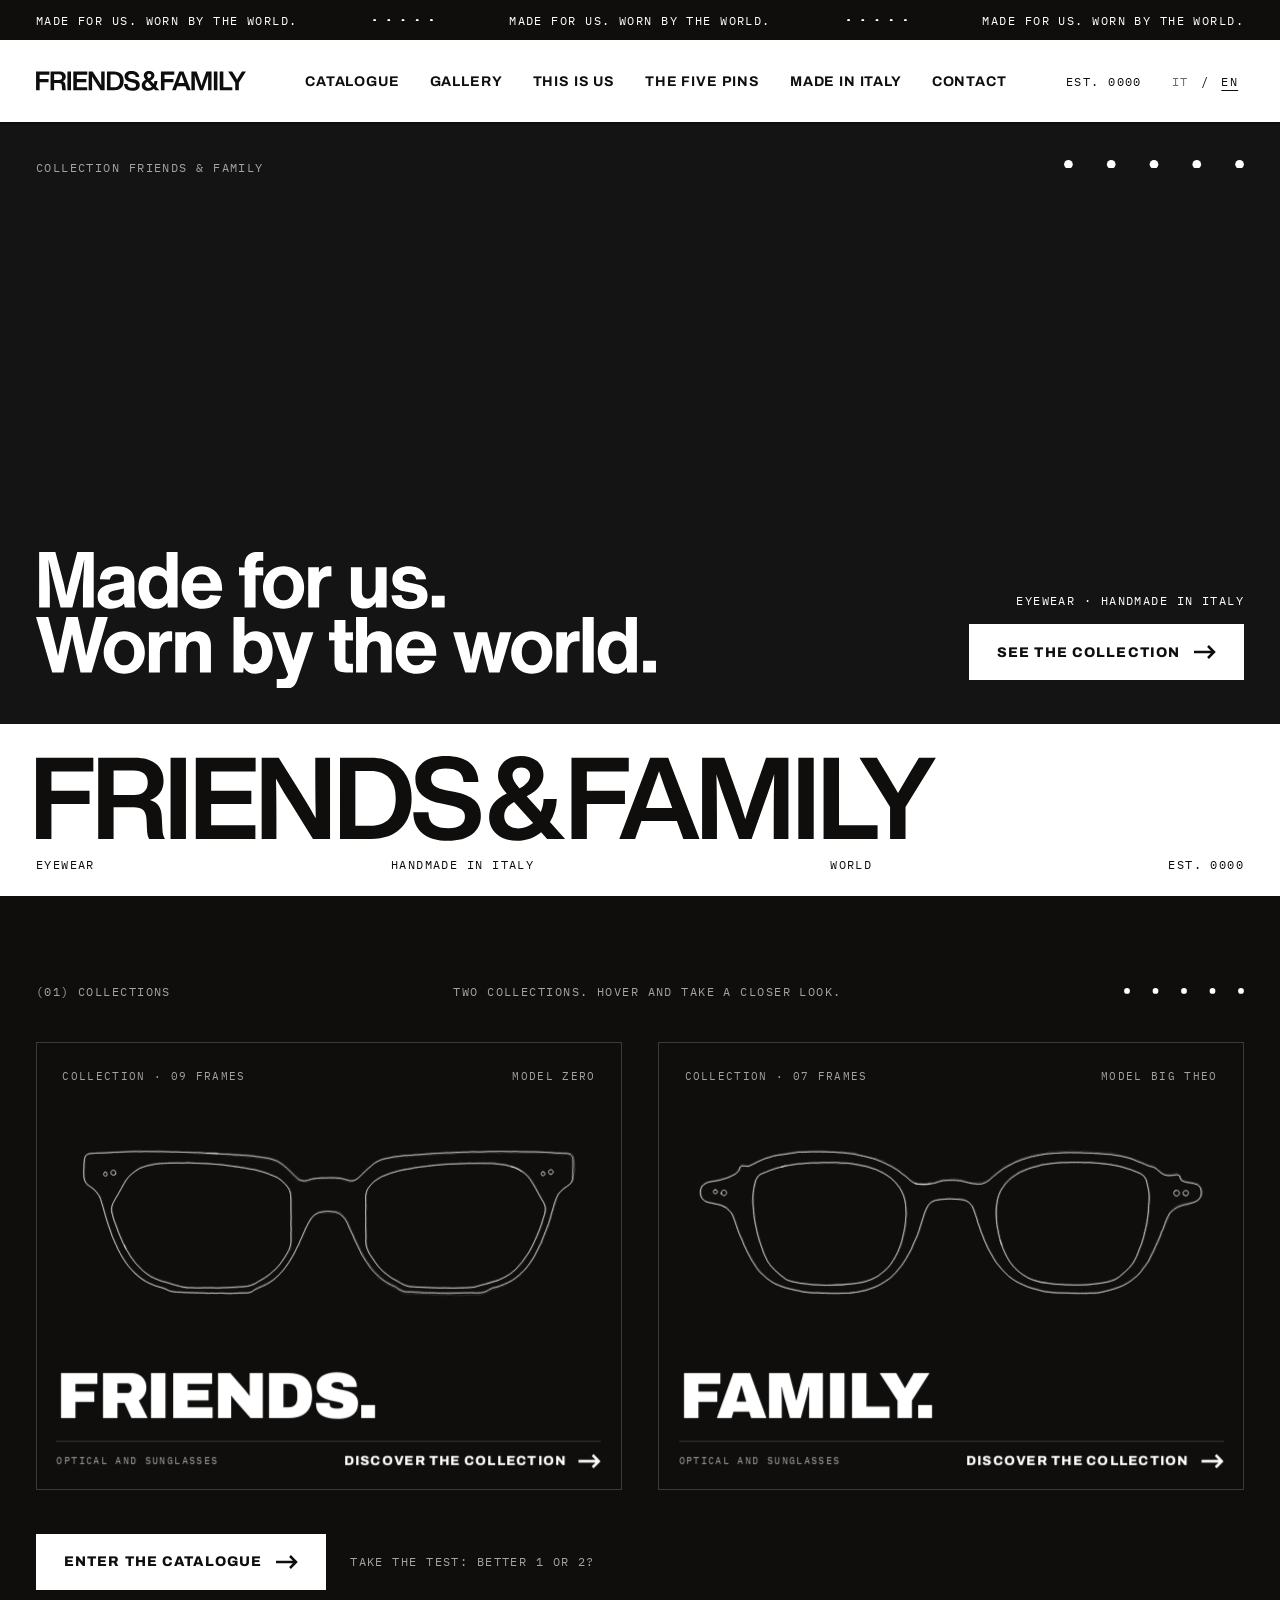
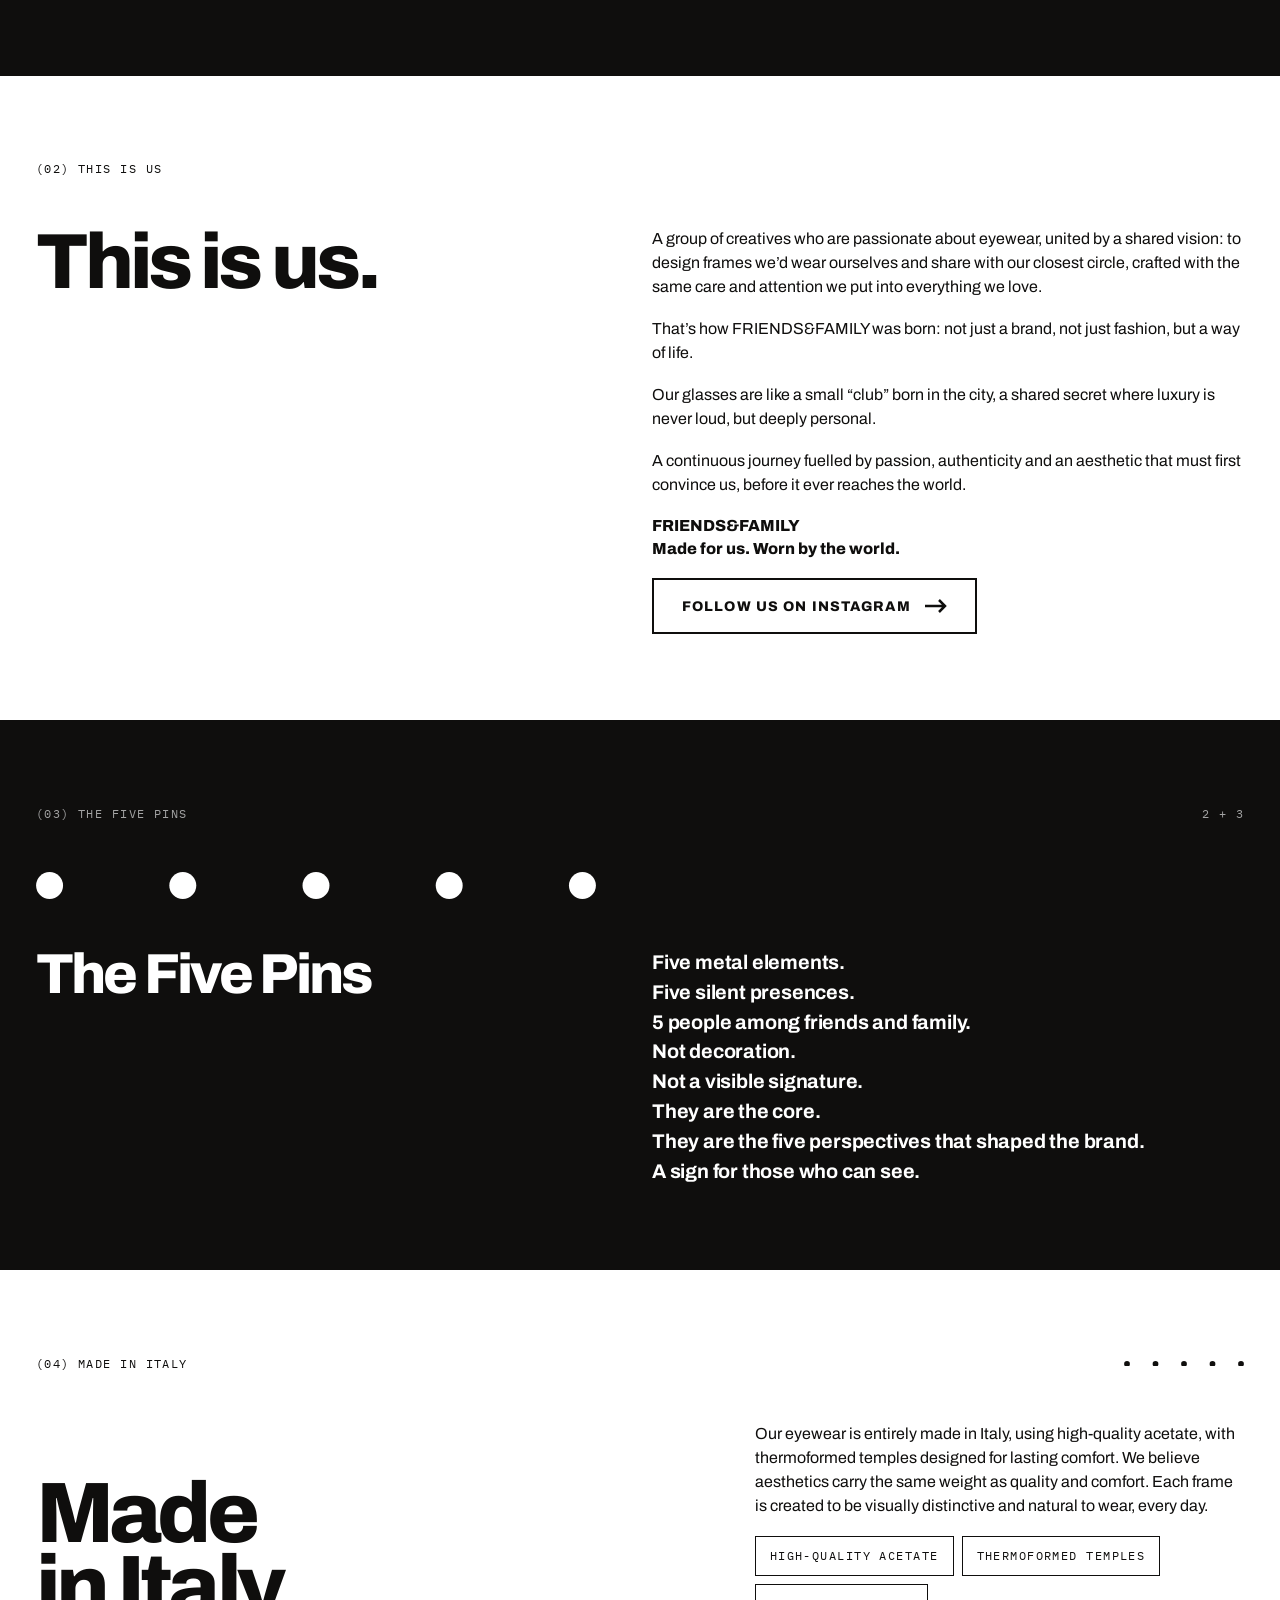
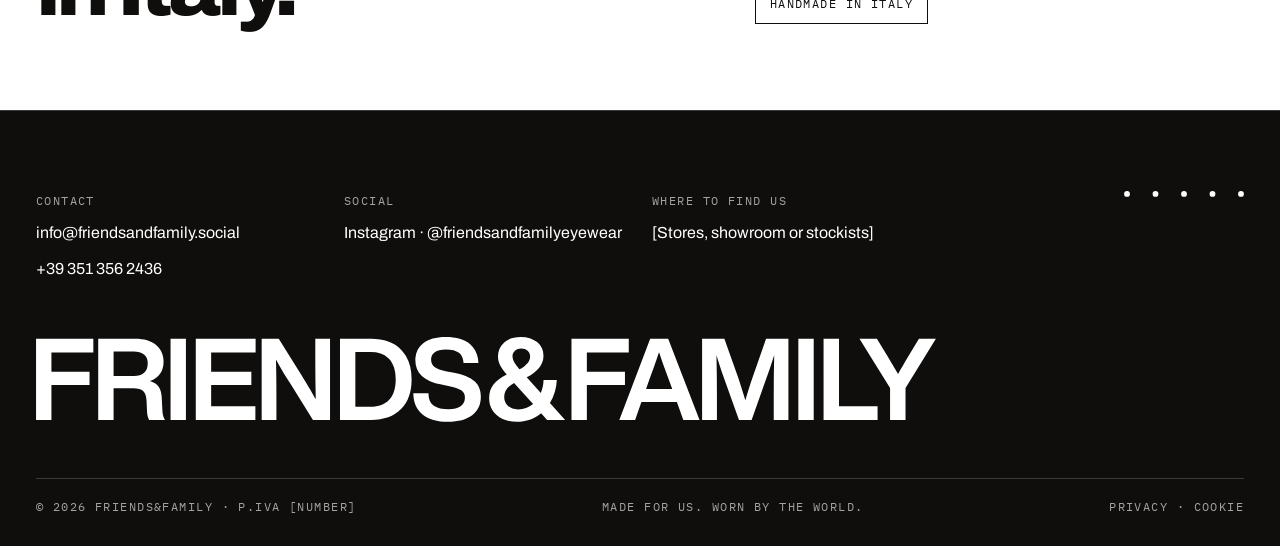
==== commit 1da2f30c: "Collezioni: Zero e Big Theo disegnati a matita, con i pin Co-Authored-By: Claude Opus 5.5 <noreply@a" ====
--- a/en/index.html
+++ b/en/index.html
@@ -41,12 +41,12 @@
 <div class="wrap cards3d">
 <a class="c3d" href="catalogue.html?c=friends" aria-label="Discover the collection: Friends"><div class="sway"><div class="card3d">
 <div class="c-top mono"><span>Collection · 09 frames</span><span>Model Zero</span></div>
-<img class="c-glass" src="../assets/img/lines/zero-line.png" alt="Model Zero">
+<img class="c-glass" src="../assets/img/lines/zero-sketch.svg" alt="Model Zero">
 <div class="c-word"><span class="w">Friends.</span><div class="c-foot"><span class="mono">Optical and sunglasses</span><span class="c-go">Discover the collection <svg class="arr" viewBox="0 0 22 14" aria-hidden="true"><path d="M0 7H20M14 1L20 7L14 13" stroke="currentColor" stroke-width="2.5" fill="none"/></svg></span></div></div>
 </div></div></a>
 <a class="c3d" href="catalogue.html?c=family" aria-label="Discover the collection: Family"><div class="sway sway2"><div class="card3d">
 <div class="c-top mono"><span>Collection · 07 frames</span><span>Model Big Theo</span></div>
-<img class="c-glass" src="../assets/img/lines/bigtheo-line.png" alt="Model Big Theo">
+<img class="c-glass" src="../assets/img/lines/bigtheo-sketch.svg" alt="Model Big Theo">
 <div class="c-word"><span class="w">Family.</span><div class="c-foot"><span class="mono">Optical and sunglasses</span><span class="c-go">Discover the collection <svg class="arr" viewBox="0 0 22 14" aria-hidden="true"><path d="M0 7H20M14 1L20 7L14 13" stroke="currentColor" stroke-width="2.5" fill="none"/></svg></span></div></div>
 </div></div></a>
 </div>
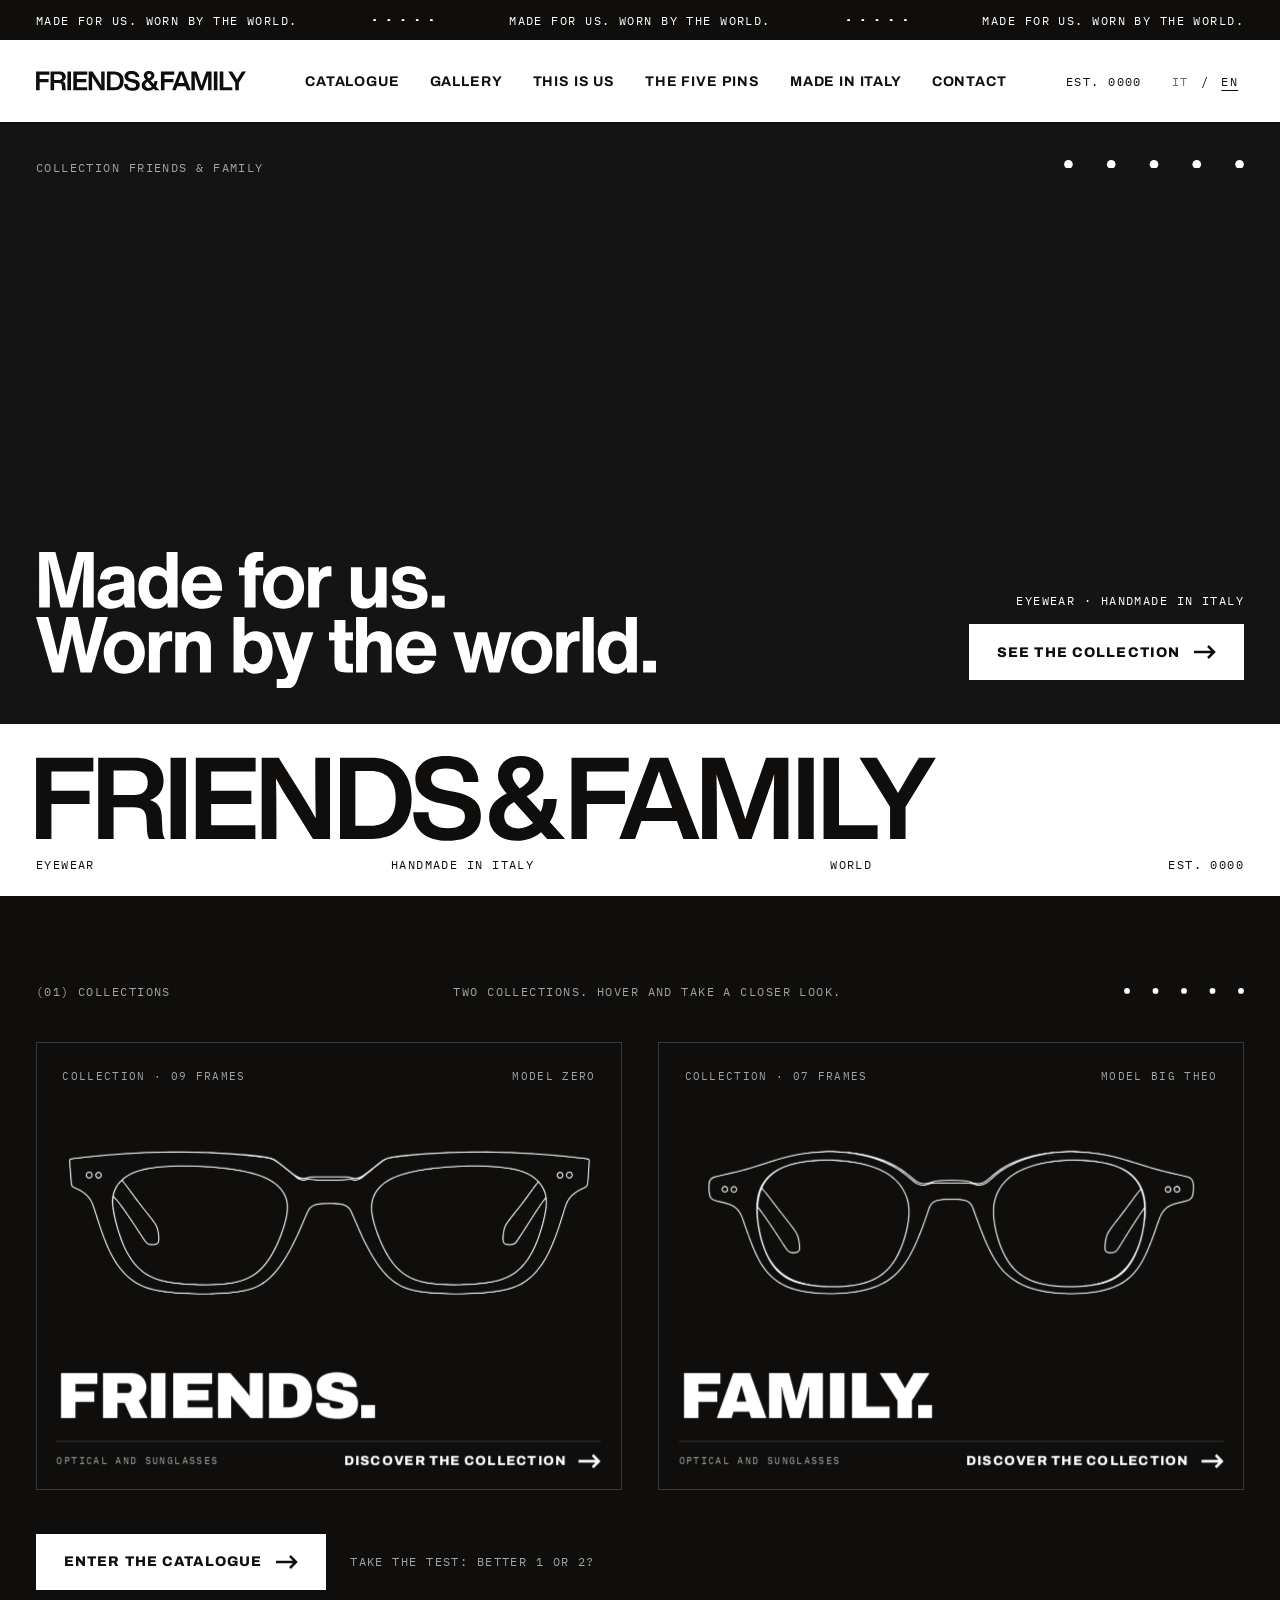
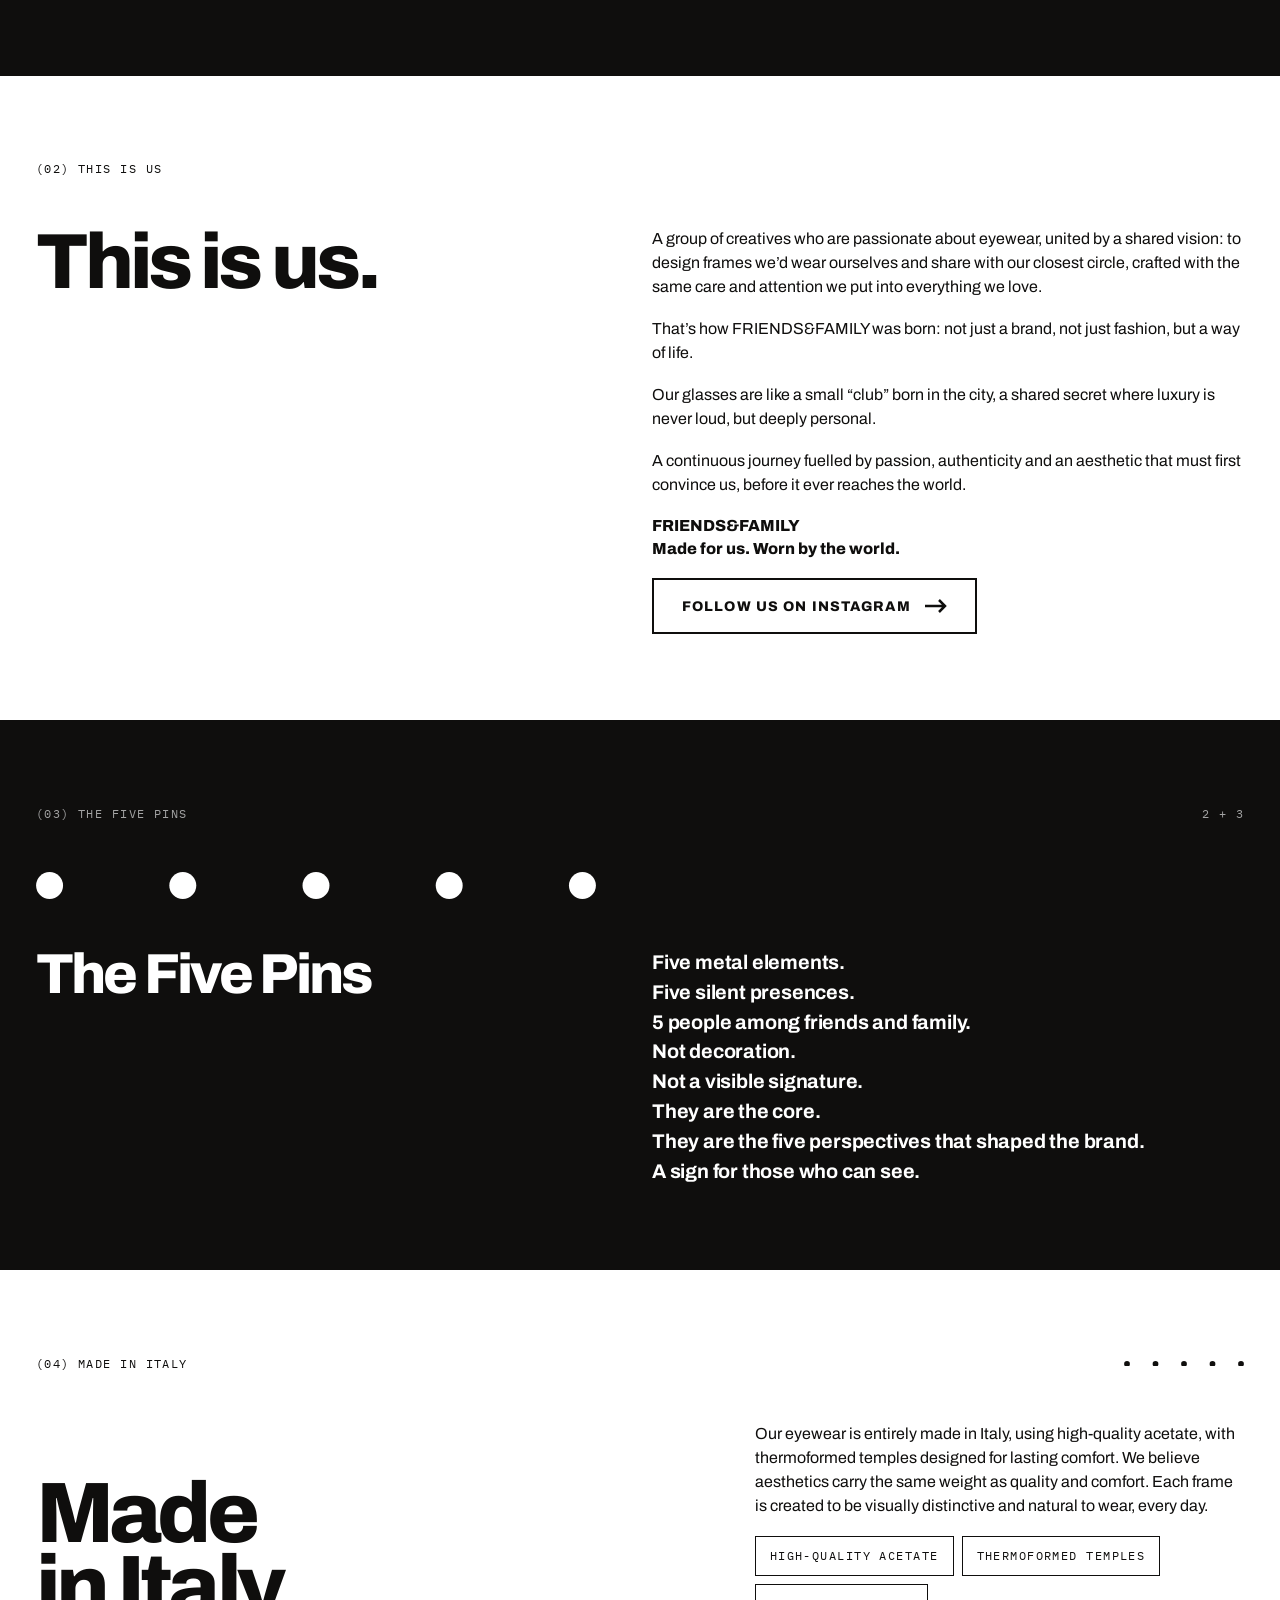
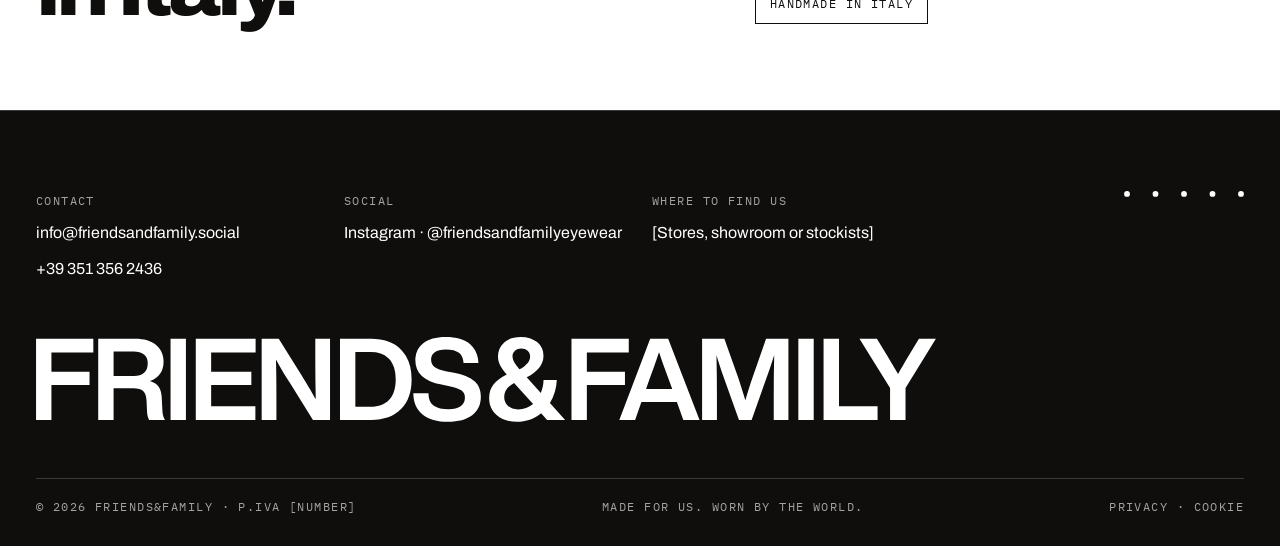
==== commit 6e603bb1: "Collezioni: disegni di Zero e Big Theo forniti da Matteo Co-Authored-By: Claude Opus 5.5 <noreply@an" ====
--- a/en/index.html
+++ b/en/index.html
@@ -41,12 +41,12 @@
 <div class="wrap cards3d">
 <a class="c3d" href="catalogue.html?c=friends" aria-label="Discover the collection: Friends"><div class="sway"><div class="card3d">
 <div class="c-top mono"><span>Collection · 09 frames</span><span>Model Zero</span></div>
-<img class="c-glass" src="../assets/img/lines/zero-sketch.svg" alt="Model Zero">
+<img class="c-glass" src="../assets/img/lines/zero-drawing.png" alt="Model Zero">
 <div class="c-word"><span class="w">Friends.</span><div class="c-foot"><span class="mono">Optical and sunglasses</span><span class="c-go">Discover the collection <svg class="arr" viewBox="0 0 22 14" aria-hidden="true"><path d="M0 7H20M14 1L20 7L14 13" stroke="currentColor" stroke-width="2.5" fill="none"/></svg></span></div></div>
 </div></div></a>
 <a class="c3d" href="catalogue.html?c=family" aria-label="Discover the collection: Family"><div class="sway sway2"><div class="card3d">
 <div class="c-top mono"><span>Collection · 07 frames</span><span>Model Big Theo</span></div>
-<img class="c-glass" src="../assets/img/lines/bigtheo-sketch.svg" alt="Model Big Theo">
+<img class="c-glass" src="../assets/img/lines/bigtheo-drawing.png" alt="Model Big Theo">
 <div class="c-word"><span class="w">Family.</span><div class="c-foot"><span class="mono">Optical and sunglasses</span><span class="c-go">Discover the collection <svg class="arr" viewBox="0 0 22 14" aria-hidden="true"><path d="M0 7H20M14 1L20 7L14 13" stroke="currentColor" stroke-width="2.5" fill="none"/></svg></span></div></div>
 </div></div></a>
 </div>
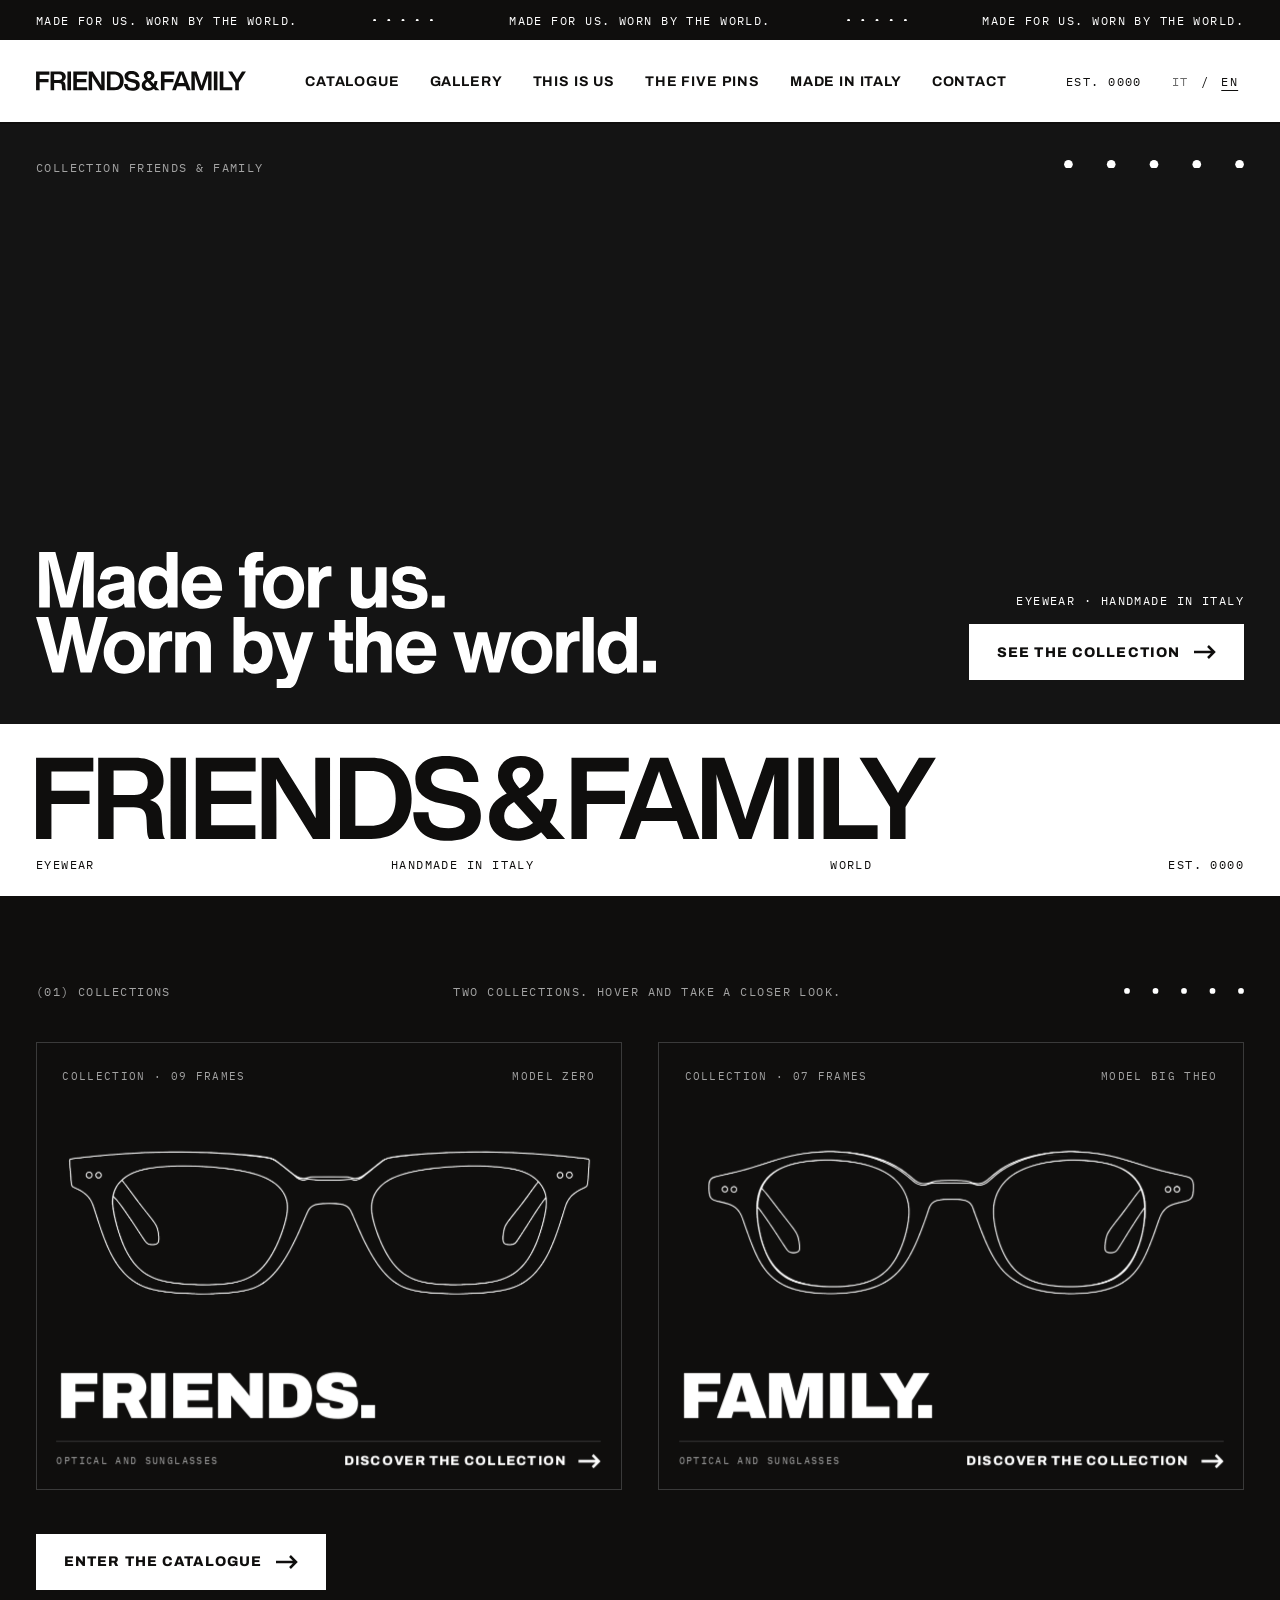
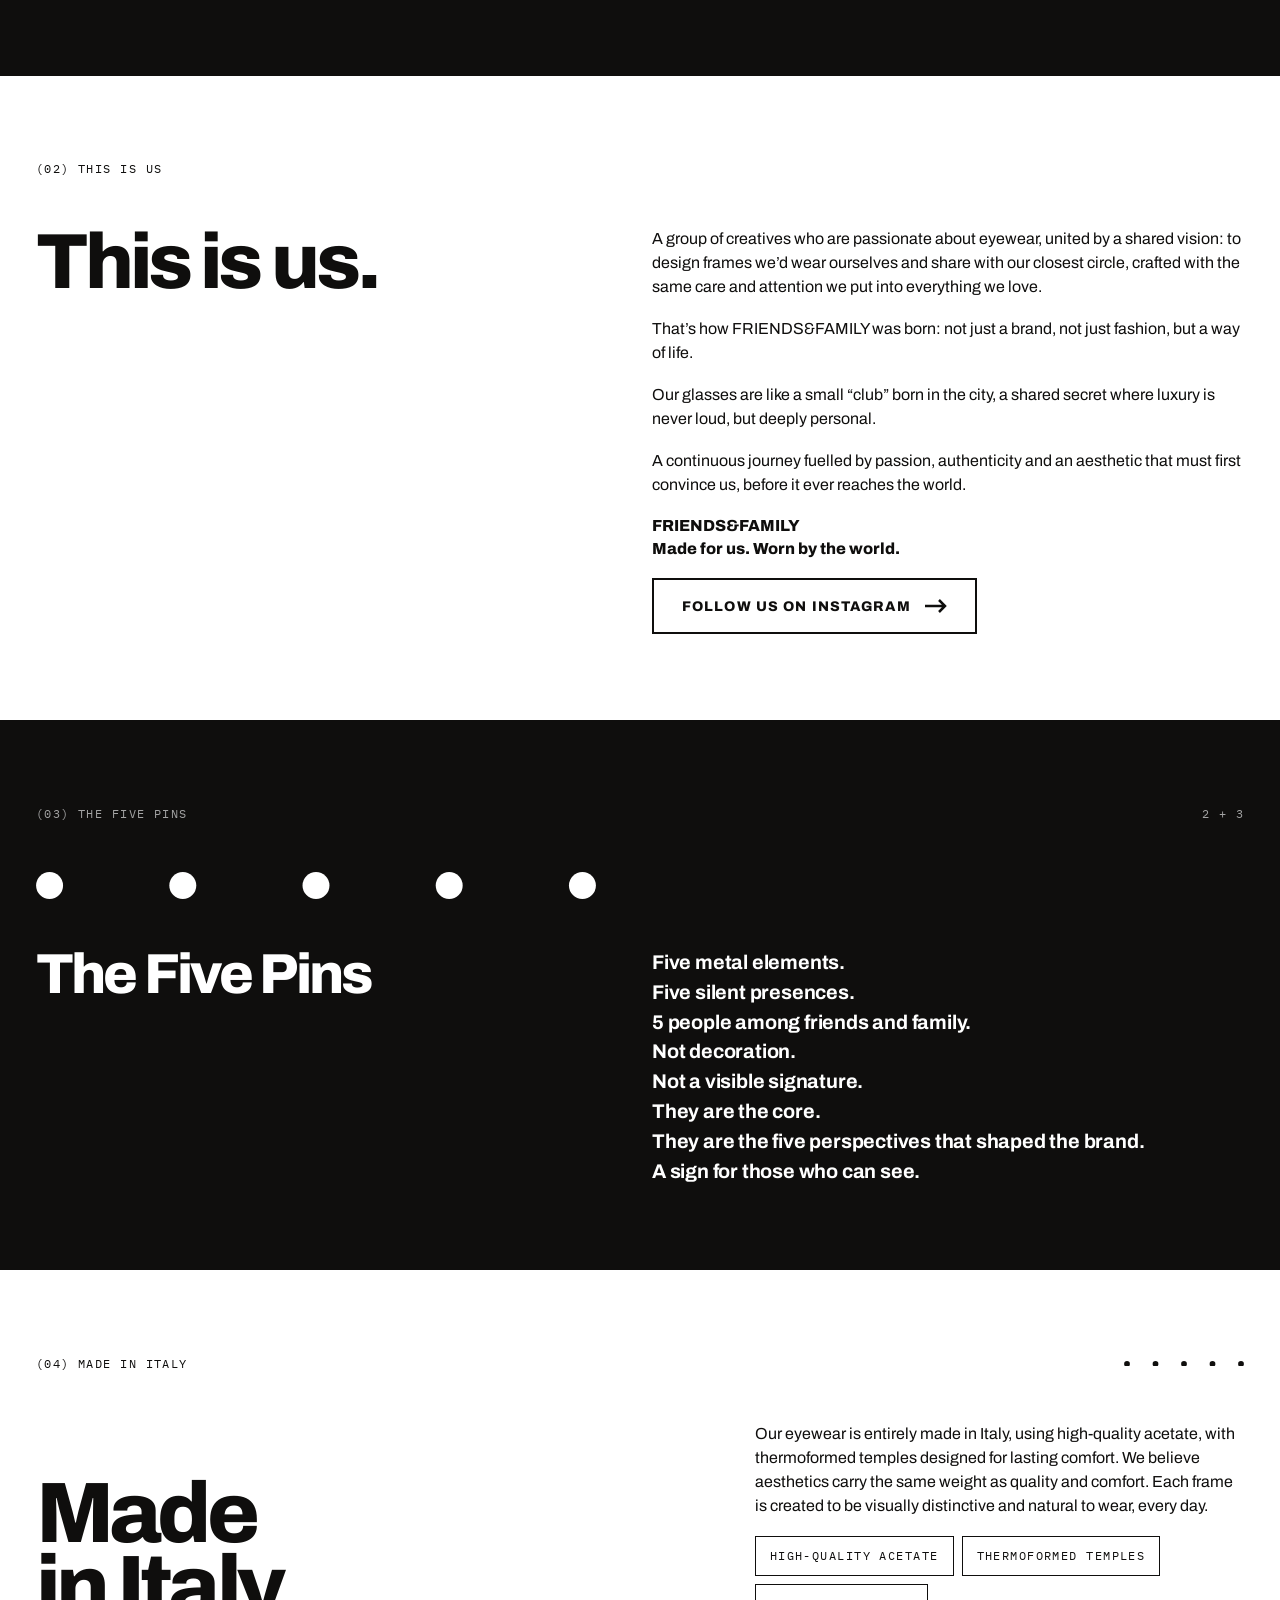
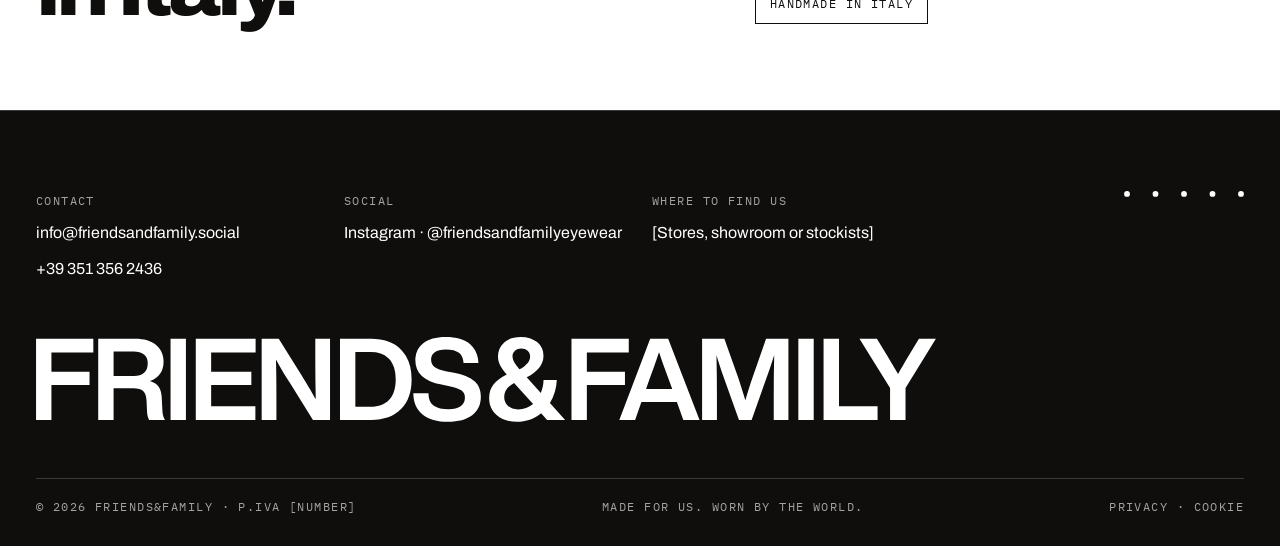
==== commit 25f8fc80: "Tolto il gioco "Meglio 1 o 2?" da catalogo e home Co-Authored-By: Claude Opus 5.5 <noreply@anthropic" ====
--- a/en/index.html
+++ b/en/index.html
@@ -50,7 +50,7 @@
 <div class="c-word"><span class="w">Family.</span><div class="c-foot"><span class="mono">Optical and sunglasses</span><span class="c-go">Discover the collection <svg class="arr" viewBox="0 0 22 14" aria-hidden="true"><path d="M0 7H20M14 1L20 7L14 13" stroke="currentColor" stroke-width="2.5" fill="none"/></svg></span></div></div>
 </div></div></a>
 </div>
-<div class="wrap coll-cta"><a class="btn btn-white" href="catalogue.html">Enter the catalogue <svg class="arr" viewBox="0 0 22 14" aria-hidden="true"><path d="M0 7H20M14 1L20 7L14 13" stroke="currentColor" stroke-width="2.5" fill="none"/></svg></a><a class="mono dim" href="catalogue.html#test">Take the test: better 1 or 2?</a></div>
+<div class="wrap coll-cta"><a class="btn btn-white" href="catalogue.html">Enter the catalogue <svg class="arr" viewBox="0 0 22 14" aria-hidden="true"><path d="M0 7H20M14 1L20 7L14 13" stroke="currentColor" stroke-width="2.5" fill="none"/></svg></a></div>
 </section>
 <section id="this-is-us" class="us">
 <div class="wrap"><span class="mono">(02) This is us</span>
--- a/assets/css/style.css
+++ b/assets/css/style.css
@@ -129,83 +129,80 @@
 .foot-logo { width: min(900px, 100%); height: auto; color: var(--paper); }
 .foot-bar { display: flex; justify-content: space-between; gap: 16px; border-top: 1px solid var(--line); padding-top: 20px; flex-wrap: wrap; }
 
-/* ===== catalogue (photochromic) ===== */
+/* ===== catalogue ===== */
 .cat-page { background: var(--ink); }
-.catalog { --fg: var(--ink); --bg: var(--paper); --sub: var(--sub); --rule: var(--ink); background: var(--bg); color: var(--fg); padding-bottom: 56px; transition: background .7s ease, color .7s ease; position: relative; }
+.catalog { --fg: var(--ink); --bg: var(--paper); --sub: var(--sub); --rule: var(--ink); background: var(--bg); color: var(--fg); padding-bottom: 72px; transition: background .6s ease, color .6s ease; position: relative; }
 .catalog.dark { --fg: #FFFFFF; --bg: #0F0E0D; --sub: #A3A3A3; --rule: #3A3A3A; }
 .catalog .sub { color: var(--sub); }
-.cat-head { padding-top: 48px; display: flex; justify-content: space-between; align-items: flex-end; gap: 32px; flex-wrap: wrap; }
-.cat-head > div:first-child { display: flex; flex-direction: column; gap: 12px; }
-.h-cat { margin: 0; font-size: clamp(40px, 5vw, 72px); line-height: .86; font-weight: 900; letter-spacing: -.05em; text-transform: uppercase; }
-.cat-mode { display: flex; flex-direction: column; align-items: flex-end; gap: 12px; }
-.switch { position: relative; width: 300px; height: 64px; display: flex; border: 2px solid var(--fg); border-radius: 999px; padding: 4px; }
-.knob { position: absolute; top: 4px; left: 4px; width: calc(50% - 4px); height: calc(100% - 8px); border-radius: 999px; background: var(--fg); transition: transform .45s cubic-bezier(.3,1.4,.5,1), background .5s; }
-.catalog.dark .knob { transform: translateX(100%); }
-.switch button { position: relative; flex: 1 1 0; background: none; border: 0; border-radius: 999px; color: var(--fg); font-size: 16px; font-weight: 900; letter-spacing: .12em; text-transform: uppercase; cursor: pointer; transition: color .4s; }
-.switch button[aria-pressed="true"] { color: var(--bg); }
-.cat-bar { margin: 28px var(--pad) 0; padding: 14px 0; border-top: 2px solid var(--rule); border-bottom: 2px solid var(--rule); display: flex; justify-content: space-between; align-items: center; gap: 16px; flex-wrap: wrap; }
-.cat-bar.wrap { padding-left: 0; padding-right: 0; }
+
+/* two worlds: Optical / Sun */
+.worlds { display: flex; height: clamp(150px, 22vh, 200px); }
+.world { position: relative; flex: 1 1 0; min-width: 0; border: 0; padding: clamp(16px, 2.2vw, 32px); cursor: pointer; overflow: hidden; display: flex; flex-direction: column; justify-content: space-between; align-items: flex-start; text-align: left; font-family: inherit; transition: flex-grow .7s cubic-bezier(.2,.8,.2,1), filter .5s; }
+.w-vista { background: var(--paper); color: var(--ink); border-bottom: 2px solid var(--ink); }
+.w-sole { background: var(--ink); color: var(--paper); border-bottom: 2px solid var(--ink); }
+.world[aria-pressed="true"] { flex-grow: 1.7; }
+.world[aria-pressed="false"] .w-name { opacity: .45; }
+.world:hover .w-name { opacity: 1; }
+.world:focus-visible { outline: 3px solid #FF3B1F; outline-offset: -6px; }
+.w-meta { display: flex; justify-content: space-between; width: 100%; font-size: 11px; opacity: .7; }
+.w-name { position: relative; font-size: clamp(40px, 5vw, 72px); line-height: .86; font-weight: 900; letter-spacing: -.05em; text-transform: uppercase; transition: opacity .5s; }
+.w-sub { position: relative; font-size: 11px; opacity: .7; margin-top: -8px; }
+
+/* bar */
+.cat-bar { position: sticky; top: 84px; z-index: 20; background: var(--bg); display: flex; justify-content: space-between; align-items: center; gap: 16px; flex-wrap: wrap; padding-top: 18px; padding-bottom: 18px; border-bottom: 2px solid var(--rule); transition: background .6s; }
+.cat-bar-l { display: flex; align-items: baseline; gap: 16px; flex-wrap: wrap; }
+.h-cat { margin: 0; font-size: clamp(32px, 3.6vw, 52px); line-height: .9; font-weight: 900; letter-spacing: -.04em; text-transform: uppercase; }
+.h-cat span { color: var(--sub); }
+.cat-bar-r { display: flex; align-items: center; gap: 12px; flex-wrap: wrap; }
 .tabs { display: flex; gap: 6px; flex-wrap: wrap; }
-.tabs button { min-height: 44px; padding: 0 16px; background: transparent; color: var(--fg); border: 2px solid var(--fg); font-family: var(--mono); font-size: 12px; letter-spacing: .1em; text-transform: uppercase; cursor: pointer; }
+.tabs button { min-height: 44px; padding: 0 16px; background: transparent; color: var(--fg); border: 2px solid var(--fg); font-size: 12px; font-weight: 800; letter-spacing: .08em; text-transform: uppercase; cursor: pointer; }
+.tabs button i { font-style: normal; font-family: var(--mono); font-weight: 400; opacity: .7; }
 .tabs button[aria-pressed="true"] { background: var(--fg); color: var(--bg); }
-.cat-bar-r { display: flex; align-items: center; gap: 16px; }
-.btn-game { display: inline-flex; align-items: center; gap: 10px; min-height: 44px; padding: 0 14px; background: transparent; color: var(--fg); border: 2px solid var(--fg); font-size: 12px; font-weight: 800; letter-spacing: .08em; text-transform: uppercase; cursor: pointer; }
-.btn-game .num { display: inline-flex; align-items: center; justify-content: center; width: 22px; height: 22px; border-radius: 50%; border: 2px solid currentColor; font-size: 10px; }
-.stage { position: relative; margin-top: 36px; height: clamp(250px, 42vw, 600px); }
-.stage-img { position: absolute; inset: 0; background: var(--photo); overflow: hidden; }
-.stage-img img { width: 100%; height: 100%; object-fit: contain; transform: scale(1.05); }
-.stage-img img.in { animation: heroin .55s cubic-bezier(.2,.8,.2,1); }
-@keyframes heroin { from { opacity: 0; transform: translateY(18px) scale(1); } to { opacity: 1; transform: scale(1.05); } }
-.views { position: absolute; top: 16px; left: 16px; z-index: 2; display: flex; }
+
+/* grid */
+.grid { display: grid; grid-template-columns: repeat(3, minmax(0, 1fr)); gap: clamp(24px, 3vw, 40px) clamp(16px, 2vw, 24px); padding-top: clamp(28px, 3.5vw, 48px); }
+.tile { display: flex; flex-direction: column; gap: 10px; padding: 0; background: none; border: 0; color: var(--fg); text-align: left; font-family: inherit; cursor: pointer; animation: tilein .6s cubic-bezier(.2,.8,.2,1) both; animation-delay: var(--d); }
+@keyframes tilein { from { opacity: 0; transform: translateY(18px); } to { opacity: 1; transform: none; } }
+.t-img { position: relative; display: block; aspect-ratio: 4 / 3; background: var(--photo); overflow: hidden; }
+.t-img img { position: absolute; inset: 0; width: 100%; height: 100%; object-fit: cover; transition: opacity .45s, transform .6s cubic-bezier(.2,.8,.2,1); }
+.t-b { opacity: 0; }
+.tile:hover .t-a, .tile:focus-visible .t-a { opacity: 0; }
+.tile:hover .t-b, .tile:focus-visible .t-b { opacity: 1; transform: scale(1.04); }
+.tile:focus-visible { outline: 3px solid var(--fg); outline-offset: 4px; }
+.t-row { display: flex; align-items: baseline; gap: 10px; border-top: 2px solid var(--fg); padding-top: 10px; }
+.t-num { font-size: 11px; color: var(--sub); }
+.t-name { flex: 1 1 auto; font-size: clamp(22px, 2.2vw, 32px); line-height: .9; font-weight: 900; letter-spacing: -.03em; text-transform: uppercase; }
+.t-dots { display: flex; gap: 4px; }
+.t-dots span { width: 10px; height: 10px; border-radius: 50%; box-shadow: 0 0 0 1px rgba(127,127,127,.6); }
+.t-meta { font-size: 11px; color: var(--sub); }
+
+/* detail sheet */
+.detail { position: fixed; inset: 0; z-index: 60; background: rgba(15,14,13,.88); display: flex; align-items: center; justify-content: center; padding: 24px; animation: fade .25s; }
+.detail[hidden] { display: none; }
+.d-in { width: min(1180px, 100%); max-height: calc(100vh - 48px); overflow: auto; display: grid; grid-template-columns: 1.6fr 1fr; background: var(--bg); color: var(--fg); }
+.d-photo { position: relative; background: var(--photo); min-height: 360px; }
+.d-photo img { width: 100%; height: 100%; object-fit: contain; }
+.d-photo img.in { animation: heroin .5s cubic-bezier(.2,.8,.2,1); }
+@keyframes heroin { from { opacity: 0; transform: translateY(14px); } to { opacity: 1; transform: none; } }
+.d-info { padding: clamp(20px, 2.5vw, 36px); display: flex; flex-direction: column; gap: 14px; justify-content: center; }
+.h-name { margin: 0; font-size: clamp(40px, 4.5vw, 64px); line-height: .88; font-weight: 900; letter-spacing: -.04em; text-transform: uppercase; }
+.views { position: absolute; top: 14px; left: 14px; z-index: 2; display: flex; }
 .views button { min-height: 44px; padding: 0 14px; background: #fff; color: var(--ink); border: 2px solid var(--ink); margin-right: -2px; font-family: var(--mono); font-size: 11px; letter-spacing: .12em; text-transform: uppercase; cursor: pointer; }
 .views button[aria-pressed="true"] { background: var(--ink); color: #fff; }
-.badge { position: absolute; top: 16px; right: 16px; z-index: 2; padding: 6px 10px; background: var(--ink); color: #fff; }
-.giant { position: absolute; left: -6px; right: 0; bottom: -0.18em; z-index: 1; font-size: clamp(70px, 10.4vw, 150px); line-height: .8; font-weight: 900; letter-spacing: -.055em; text-transform: uppercase; white-space: nowrap; overflow: hidden; color: #fff; mix-blend-mode: difference; pointer-events: none; }
-.info { margin-top: clamp(36px, 5vw, 72px); display: grid; grid-template-columns: 4fr 5fr 3fr; gap: 24px; align-items: center; }
-.info > div { display: flex; flex-direction: column; gap: 8px; }
-.h-name { margin: 0; font-size: clamp(34px, 3vw, 44px); line-height: .9; font-weight: 900; letter-spacing: -.03em; text-transform: uppercase; }
+.badge { position: absolute; top: 14px; right: 14px; z-index: 2; padding: 6px 10px; background: var(--ink); color: #fff; }
 .swatches { display: flex; flex-wrap: wrap; gap: 2px; margin-left: -9px; }
 .swatches button { width: 44px; height: 44px; display: flex; align-items: center; justify-content: center; background: none; border: 0; padding: 0; cursor: pointer; }
 .swatches .sw { display: flex; align-items: center; justify-content: center; width: 24px; height: 24px; border-radius: 50%; box-shadow: inset 0 0 0 1px rgba(127,127,127,.6), 0 0 0 3px var(--bg); }
 .swatches button[aria-pressed="true"] .sw { box-shadow: inset 0 0 0 1px rgba(127,127,127,.6), 0 0 0 3px var(--bg), 0 0 0 6px var(--fg); }
 .swatches .lens { width: 9px; height: 9px; border-radius: 50%; }
-.arrows { flex-direction: row !important; justify-content: flex-end; gap: 6px !important; }
-.arrows button, .lb-nav button { width: 56px; height: 56px; display: flex; align-items: center; justify-content: center; background: transparent; color: var(--fg); border: 2px solid var(--fg); cursor: pointer; }
+.arrows { display: flex; gap: 6px; margin-top: 8px; }
+.arrows button, .lb-nav button { width: 52px; height: 52px; display: flex; align-items: center; justify-content: center; background: transparent; color: var(--fg); border: 2px solid var(--fg); cursor: pointer; }
 .arrows button.solid { background: var(--fg); color: var(--bg); }
 .arrows svg, .lb-nav svg, .x svg { width: 20px; height: 20px; }
-.strip-wrap { margin-top: 36px; border-top: 2px solid var(--rule); padding-top: 20px; }
-.strip { display: flex; gap: 14px; overflow-x: auto; padding: 8px var(--pad) 14px; scrollbar-width: thin; }
-.strip button { flex-shrink: 0; width: 150px; display: flex; flex-direction: column; gap: 6px; padding: 0; background: none; border: 0; color: var(--fg); text-align: left; cursor: pointer; opacity: .72; transition: transform .2s, opacity .2s; }
-.strip button:hover { transform: translateY(-6px); opacity: 1; }
-.strip button[aria-current="true"] { opacity: 1; }
-.strip .th { display: block; width: 150px; height: 90px; background: var(--photo); overflow: hidden; }
-.strip button[aria-current="true"] .th { box-shadow: 0 0 0 3px var(--fg); }
-.strip .th img { width: 100%; height: 100%; object-fit: cover; }
-.strip .nm { display: flex; gap: 6px; align-items: baseline; font-size: 13px; font-weight: 900; letter-spacing: .06em; text-transform: uppercase; white-space: nowrap; }
-.strip .nm i { font-style: normal; font-family: var(--mono); font-size: 10px; font-weight: 400; color: var(--sub); }
-
-/* 1 or 2 game */
-.game { position: fixed; inset: 0; z-index: 60; background: var(--ink); color: #fff; overflow-y: auto; animation: fade .25s ease-out; }
-.game[hidden] { display: none; }
-.game-in { min-height: 100%; display: flex; flex-direction: column; align-items: center; justify-content: center; gap: 28px; padding: 72px 16px 32px; text-align: center; }
-.game h2 { margin: 0; font-size: clamp(36px, 4.4vw, 64px); line-height: .9; font-weight: 800; letter-spacing: -.05em; }
-.game-body { display: flex; flex-direction: column; align-items: center; gap: 24px; }
-.pair { display: flex; justify-content: center; gap: clamp(12px, 4.4vw, 64px); }
-.pick { display: flex; flex-direction: column; align-items: center; gap: 18px; padding: 14px 0 0; background: none; border: 0; color: #fff; cursor: pointer; transition: transform .2s; }
-.pick:hover { transform: translateY(-6px); }
-.pick .pn { font-size: clamp(16px, 1.9vw, 28px); font-weight: 900; letter-spacing: .12em; text-transform: uppercase; }
-.lensc { position: relative; width: var(--d); height: var(--d); border-radius: 50%; background: var(--ink); flex-shrink: 0; }
-.lensc .ticks { position: absolute; inset: 0; width: 100%; height: 100%; stroke: #fff; stroke-width: 2; animation: ticks 1s cubic-bezier(.2,.8,.2,1) both; }
-.lensc .glass { position: absolute; inset: var(--r); border-radius: 50%; overflow: hidden; background: var(--photo); box-shadow: inset 0 0 0 2px #fff; }
-.lensc .glass img { width: 100%; height: 100%; object-fit: contain; transform: scale(1.18); animation: focus .9s cubic-bezier(.2,.8,.2,1) both; }
-.lensc .lbl { position: absolute; top: -14px; left: 50%; transform: translateX(-50%); min-width: 44px; height: 44px; display: flex; align-items: center; justify-content: center; background: #fff; color: var(--ink); border: 2px solid var(--ink); font-size: 22px; font-weight: 900; }
+
 @keyframes focus { 0% { filter: blur(16px); transform: scale(1.35); } 55% { filter: blur(3px); } 100% { filter: none; transform: scale(1.18); } }
 @keyframes ticks { from { transform: rotate(-40deg); } to { transform: none; } }
 @keyframes fade { from { opacity: 0; } to { opacity: 1; } }
-.game .row { display: flex; gap: 10px; flex-wrap: wrap; justify-content: center; }
-.game .row button { min-height: 52px; padding: 0 24px; background: transparent; color: #fff; border: 2px solid #fff; font-size: 13px; font-weight: 800; letter-spacing: .08em; text-transform: uppercase; cursor: pointer; }
-.game .row button.solid { background: #fff; color: var(--ink); }
-.game .winner { margin: 0; font-size: clamp(44px, 5.5vw, 80px); line-height: .88; font-weight: 900; letter-spacing: -.04em; text-transform: uppercase; }
 .x { position: fixed; top: 20px; right: 24px; z-index: 61; width: 48px; height: 48px; display: flex; align-items: center; justify-content: center; background: #fff; color: var(--ink); border: 0; cursor: pointer; }
 
 /* ===== gallery ===== */
@@ -259,12 +256,15 @@
   .foot-grid { grid-template-columns: 1fr; gap: 28px; }
   .foot-dots { align-items: flex-start; }
   .foot-bar { flex-direction: column; gap: 6px; font-size: 10px; }
-  .cat-mode { align-items: flex-start; width: 100%; }
-  .switch { width: 220px; height: 52px; }
-  .switch button { font-size: 13px; }
-  .info { grid-template-columns: 1fr; }
-  .arrows { justify-content: flex-start; }
-  .strip button, .strip .th { width: 108px; } .strip .th { height: 64px; }
+  .worlds { height: 140px; }
+  .w-name { font-size: 32px; }
+  .world[aria-pressed="true"] { flex-grow: 1.4; }
+  .cat-bar { top: 64px; padding-top: 12px; padding-bottom: 12px; }
+  .grid { grid-template-columns: repeat(2, minmax(0, 1fr)); }
+  .t-dots { display: none; }
+  .detail { padding: 0; align-items: stretch; }
+  .d-in { grid-template-columns: 1fr; max-height: 100vh; height: 100%; }
+  .d-photo { min-height: 0; aspect-ratio: 4 / 3; }
   .gal-grid { grid-template-columns: repeat(2, minmax(0, 1fr)); gap: 8px; }
   .ph.s4, .ph.s5, .ph.s6, .ph.s7 { grid-column: span 1; height: 230px; }
   .ph.s12 { grid-column: span 2; height: 300px; }
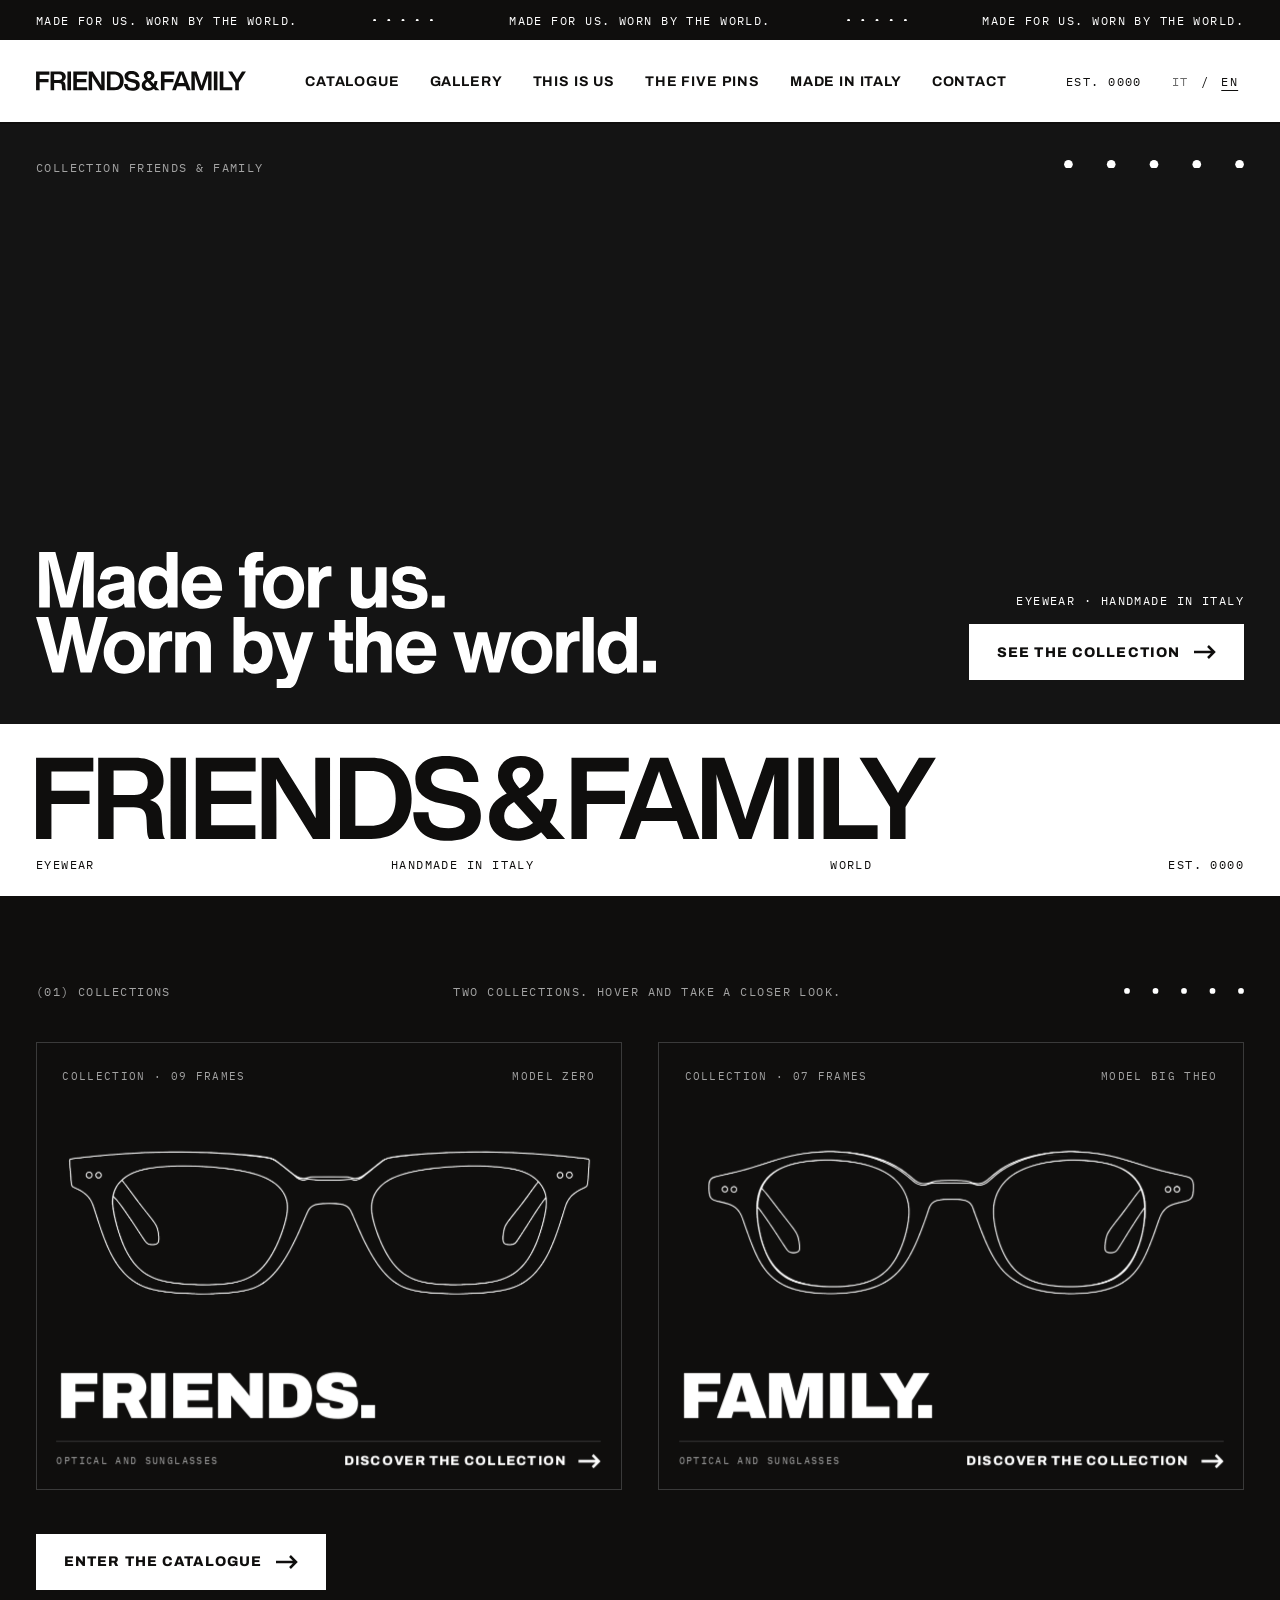
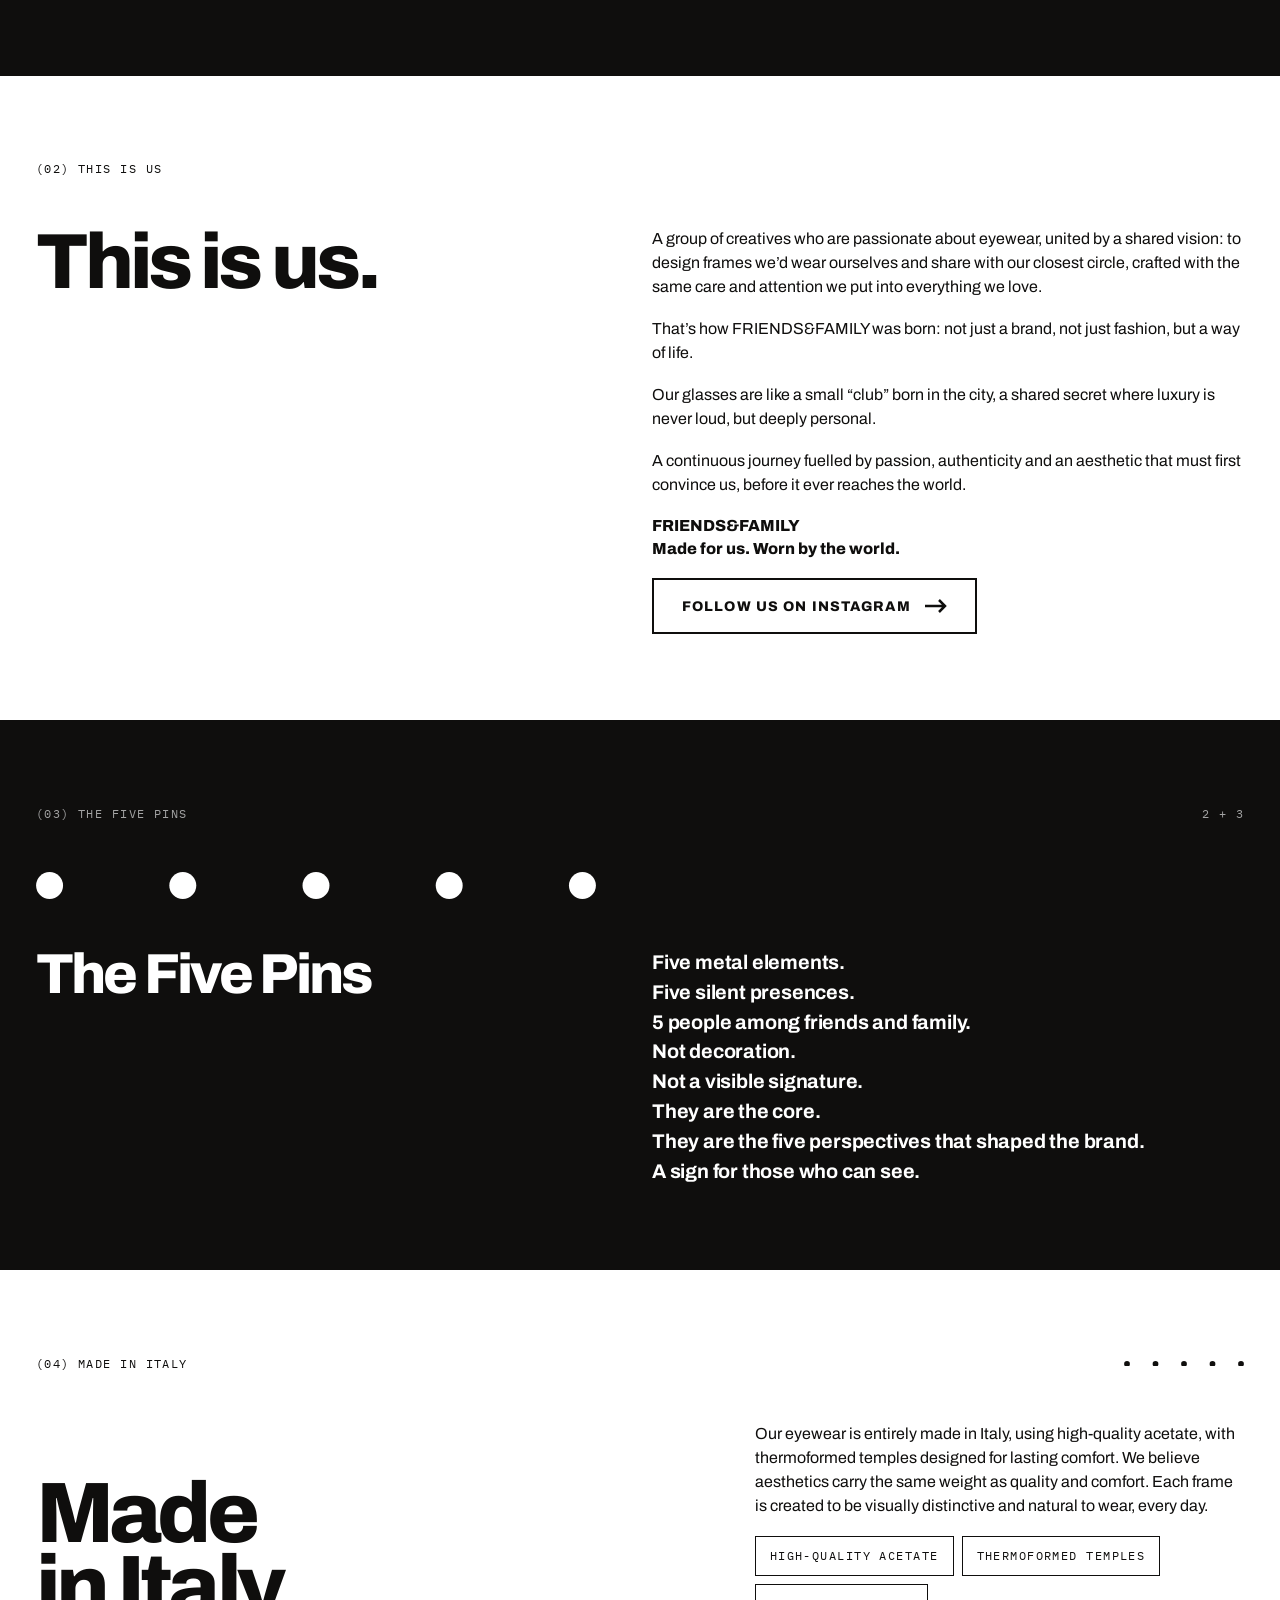
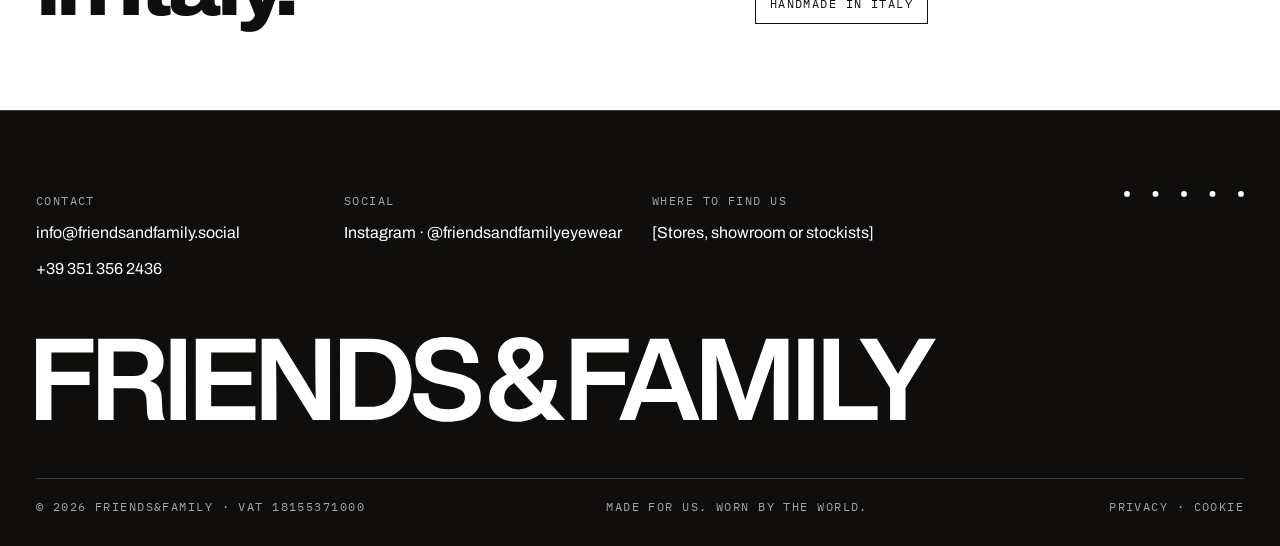
==== commit ee856a2b: "Footer: P.IVA 18155371000 Co-Authored-By: Claude Opus 5.5 <noreply@anthropic.com> Claude-Session: ht" ====
--- a/en/index.html
+++ b/en/index.html
@@ -74,7 +74,7 @@
 <div class="foot-dots"><svg class="dots" viewBox="0 0 216 10.4" aria-hidden="true"><circle cx="5.2" cy="5.2" r="5.2"/><circle cx="56.6" cy="5.2" r="5.2"/><circle cx="108.0" cy="5.2" r="5.2"/><circle cx="159.4" cy="5.2" r="5.2"/><circle cx="210.8" cy="5.2" r="5.2"/></svg></div>
 </div>
 <svg class="foot-logo" viewBox="380.3 485.4 1159.5 109.2" aria-hidden="true"><path fill="currentColor" d="M454.1 505.5L400.1 505.5L400.1 530.2L449.2 530.2L449.2 547.2L400.1 547.2L400.1 592.2L380.3 592.2L380.3 487.8L454.1 487.8ZM454.1 505.5M480.2 535.7L506.6 535.7C512.1 535.7 516.4 534.4 519.5 531.6C522.6 528.8 524.2 524.7 524.2 519.5C524.2 514.4 522.6 510.5 519.4 507.9C516.3 505.3 511.7 504 505.9 504L480.2 504ZM543.1 580.1C543.3 585.2 544.4 589.3 546.4 592.2L526 592.2C524.3 589.5 523.4 585.3 523.2 579.8L522.7 568.3C522.5 561.9 521 557.4 518.3 555C515.7 552.5 511.6 551.3 506 551.3L480.2 551.3L480.2 592.2L460.4 592.2L460.4 487.8L507.8 487.8C519.5 487.8 528.6 490.4 535 495.8C541.4 501.1 544.6 508.3 544.6 517.3C544.6 523.3 543.1 528.5 540.1 532.8C537.2 537.1 532.8 540.2 527.1 542.2C532.6 544 536.5 546.7 538.7 550.3C540.9 553.9 542.1 558.6 542.3 564.5ZM543.1 580.1M553.6 487.8L573.4 487.8L573.4 592.2L553.6 592.2ZM553.6 487.8M663.2 505.5L605.9 505.5L605.9 530.2L657.7 530.2L657.7 547.2L605.9 547.2L605.9 574.5L662.9 574.5L662.9 592.2L586.1 592.2L586.1 487.8L663.2 487.8ZM663.2 505.5M740.1 487.8L759.1 487.8L759.1 592.2L737.1 592.2L708.1 545.7C699.6 532.3 693.4 521.9 689.4 514.3C689.8 526.6 690 543.5 690 564.9L690 592.2L671 592.2L671 487.8L693 487.8L722.2 534.3C730.7 548.1 736.8 558.5 740.7 565.7C740.3 549.2 740.1 532.4 740.1 515.1ZM740.1 487.8M811.5 575.2C821.8 575.2 829.7 572.2 835.3 566.2C840.9 560.2 843.7 551.4 843.7 540C843.7 528.6 840.9 519.8 835.3 513.8C829.7 507.8 821.8 504.8 811.5 504.8L791.7 504.8L791.7 575.2ZM811.8 487.8C828.5 487.8 841.5 492.4 850.6 501.8C859.7 511.1 864.2 523.9 864.2 540C864.2 556.1 859.7 568.9 850.6 578.2C841.5 587.6 828.5 592.2 811.8 592.2L771.9 592.2L771.9 487.8ZM811.8 487.8M911.2 594.6C897.1 594.6 886.1 591.4 878.3 585.1C870.5 578.8 866.5 569.7 866.4 557.8L885.9 557.8C886 565.5 888.3 570.9 892.9 574C897.4 577.1 903.7 578.6 911.8 578.6C918.6 578.6 923.8 577.3 927.4 574.7C931.1 572.1 932.9 568.4 932.9 563.5C932.9 559.4 931.3 556.2 928.2 554.1C925.1 551.9 919.5 550 911.5 548.4L902.7 546.6C880.2 542.4 869 531.8 869 514.9C869 506 872.4 498.9 879.2 493.5C886 488.1 895.6 485.4 907.8 485.4C921.9 485.4 932.4 488.4 939.3 494.4C946.3 500.3 949.9 508.5 950.3 518.9L931.1 518.9C930.7 513 928.8 508.6 925.2 505.7C921.7 502.9 916 501.4 908.1 501.4C901.9 501.4 897.2 502.6 894.1 504.9C890.9 507.2 889.3 510.3 889.3 514.3C889.3 518.5 890.8 521.8 893.7 524C896.6 526.3 902 528.2 909.7 529.7L918.8 531.5C931 533.9 939.8 537.6 945.3 542.5C950.7 547.4 953.4 554 953.4 562.5C953.4 572.7 949.7 580.6 942.2 586.2C934.7 591.8 924.4 594.6 911.2 594.6M1005.5 500.2C1002.2 500.2 999.6 501.2 997.4 503.1C995.2 505 994.2 507.5 994.2 510.5C994.2 514.8 997.2 520.2 1003.1 526.8L1003.4 527.1C1012.4 522.1 1016.9 516.6 1016.9 510.5C1016.9 507.6 1015.8 505.1 1013.7 503.2C1011.5 501.2 1008.8 500.2 1005.5 500.2M1001.5 578.7C1008.7 578.7 1015.2 576.4 1020.7 571.8L996.2 544.6C987.7 549.2 983.5 555.3 983.5 562.6C983.5 567 985.1 570.8 988.3 574C991.5 577.2 995.9 578.7 1001.5 578.7M1062 592.2L1038.8 592.2L1031.1 583.6C1022.2 590.9 1011.8 594.6 999.9 594.6C988.8 594.6 980.1 591.7 973.7 586C967.3 580.3 964.1 573 964.1 564.1C964.1 557.2 966 551.4 969.7 546.7C973.5 541.9 979.2 537.7 986.8 533.8C982.8 529.2 979.9 525.2 978.2 521.7C976.4 518.1 975.5 514.4 975.5 510.5C975.5 503.4 978.2 497.4 983.5 492.6C988.7 487.8 995.9 485.4 1004.9 485.4C1013.4 485.4 1020.4 487.6 1025.9 492C1031.3 496.4 1034.1 502.3 1034.1 509.6C1034.1 520.7 1026.9 529.9 1012.5 537.4L1030.7 557.6C1032.9 552.3 1034 546.8 1034.2 540.9L1051.3 540.9C1050.8 551.7 1047.8 561.6 1042.4 570.5ZM1062 592.2M1144 505.5L1090 505.5L1090 530.2L1139.1 530.2L1139.1 547.2L1090 547.2L1090 592.2L1070.2 592.2L1070.2 487.8L1144 487.8ZM1144 505.5M1166.3 552.3L1200 552.3L1195.9 541C1192.3 531.6 1188 519.7 1183 505.2C1178.7 517.8 1174.4 529.8 1170.2 541ZM1214.3 592.2L1206 569.2L1160.3 569.2L1152.2 592.2L1131.8 592.2L1171.6 487.8L1194.8 487.8L1235.2 592.2ZM1214.3 592.2M1320.9 487.8L1349.7 487.8L1349.7 592.2L1330.8 592.2L1330.8 560.4C1330.8 542.7 1331 525.4 1331.4 508.6C1329.3 515.6 1326.7 523.7 1323.4 532.7L1302.3 592.2L1286 592.2L1264.7 532.7C1261.5 523.2 1258.9 515.2 1257 508.9C1257.4 525.6 1257.6 542.8 1257.6 560.4L1257.6 592.2L1238.5 592.2L1238.5 487.8L1267.2 487.8L1285.3 538.5C1288.2 547.5 1291.2 557 1294.2 566.9C1297.3 556.3 1300.4 546.5 1303.5 537.5ZM1320.9 487.8M1362.5 487.8L1382.3 487.8L1382.3 592.2L1362.5 592.2ZM1362.5 487.8M1414.9 574.5L1464.6 574.5L1464.6 592.2L1395 592.2L1395 487.8L1414.9 487.8ZM1414.9 574.5M1517.9 487.8L1539.7 487.8L1500.6 551L1500.6 592.2L1480.7 592.2L1480.7 551L1441.3 487.8L1463.7 487.8L1475.3 506.7C1484.1 521.4 1489.4 530.2 1491 533.1C1494.6 526.6 1499.8 517.8 1506.4 506.5ZM1517.9 487.8"></path></svg>
-<div class="foot-bar mono dim"><span>© 2026 Friends&amp;Family · P.IVA [number]</span><span>Made for us. Worn by the world.</span><span>Privacy · Cookie</span></div>
+<div class="foot-bar mono dim"><span>© 2026 Friends&amp;Family · VAT 18155371000</span><span>Made for us. Worn by the world.</span><span>Privacy · Cookie</span></div>
 </footer>
 <script src="../assets/js/site.js"></script>
 </body>
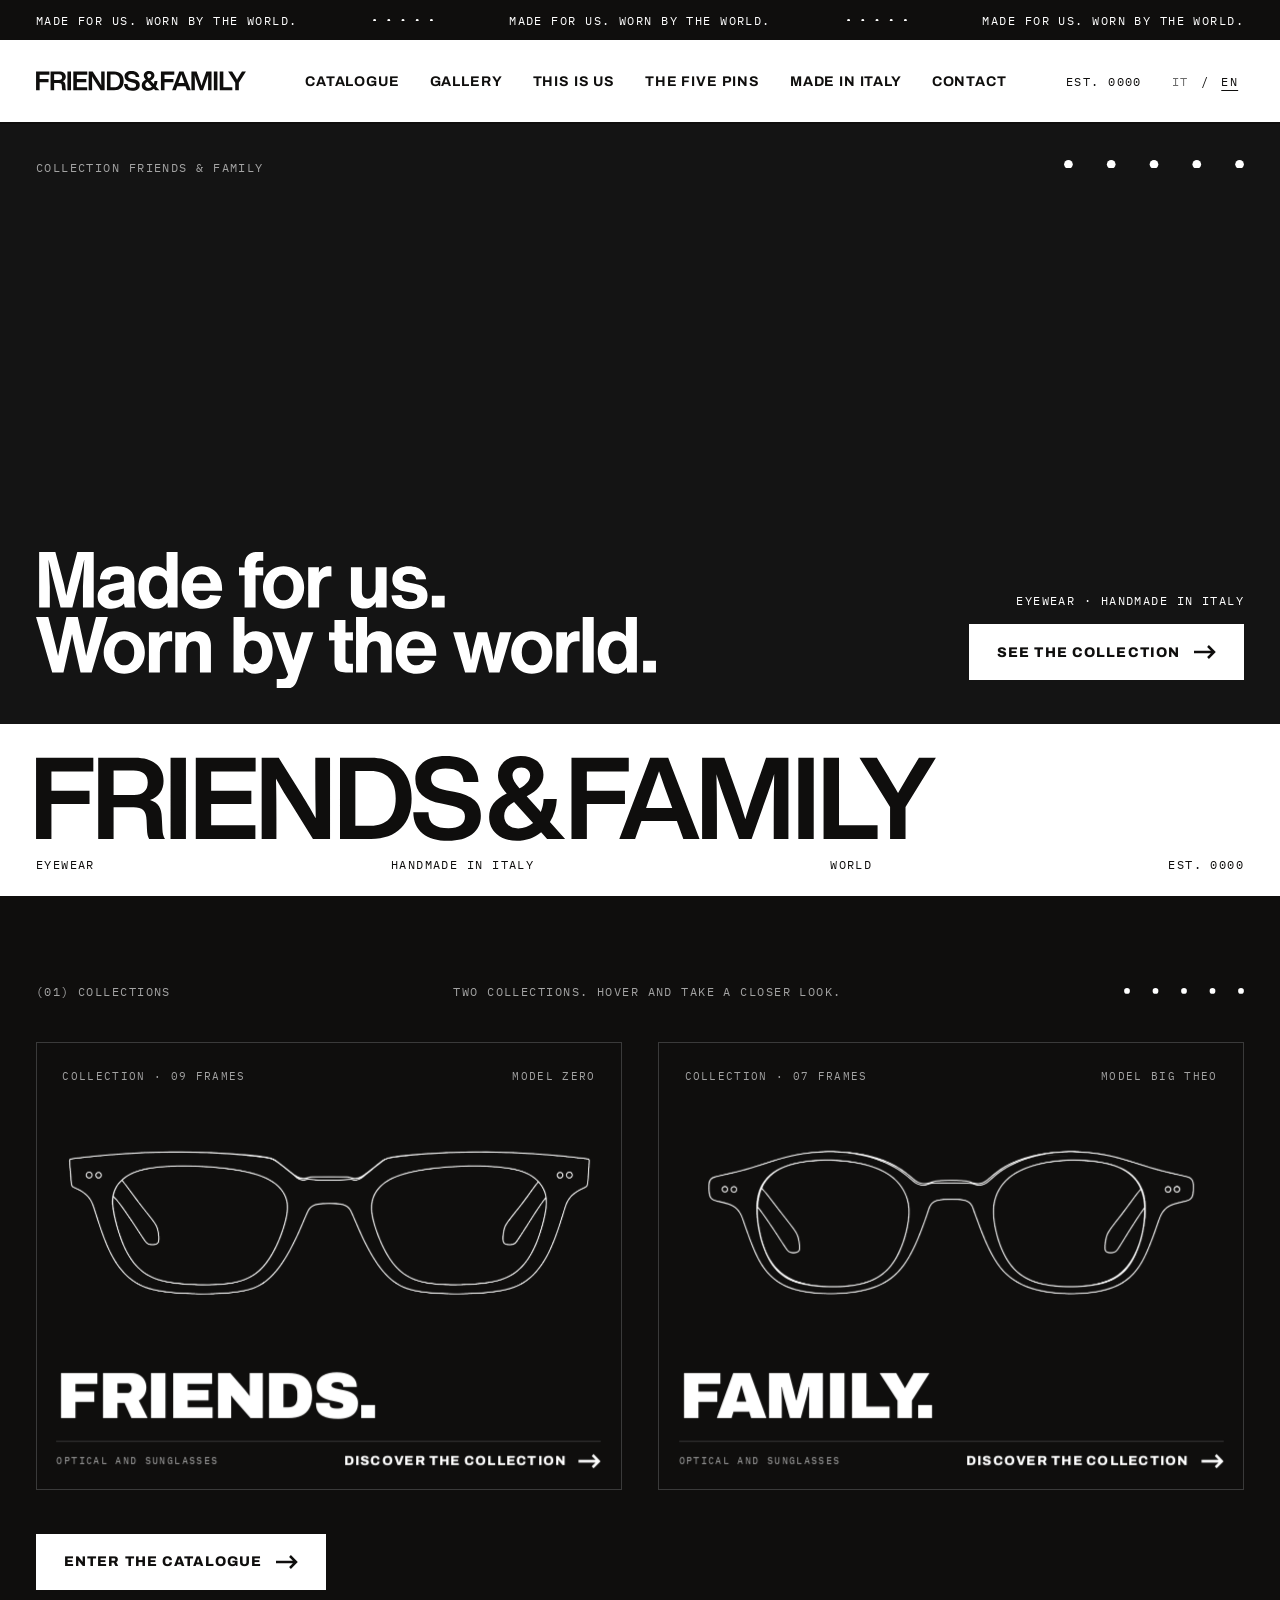
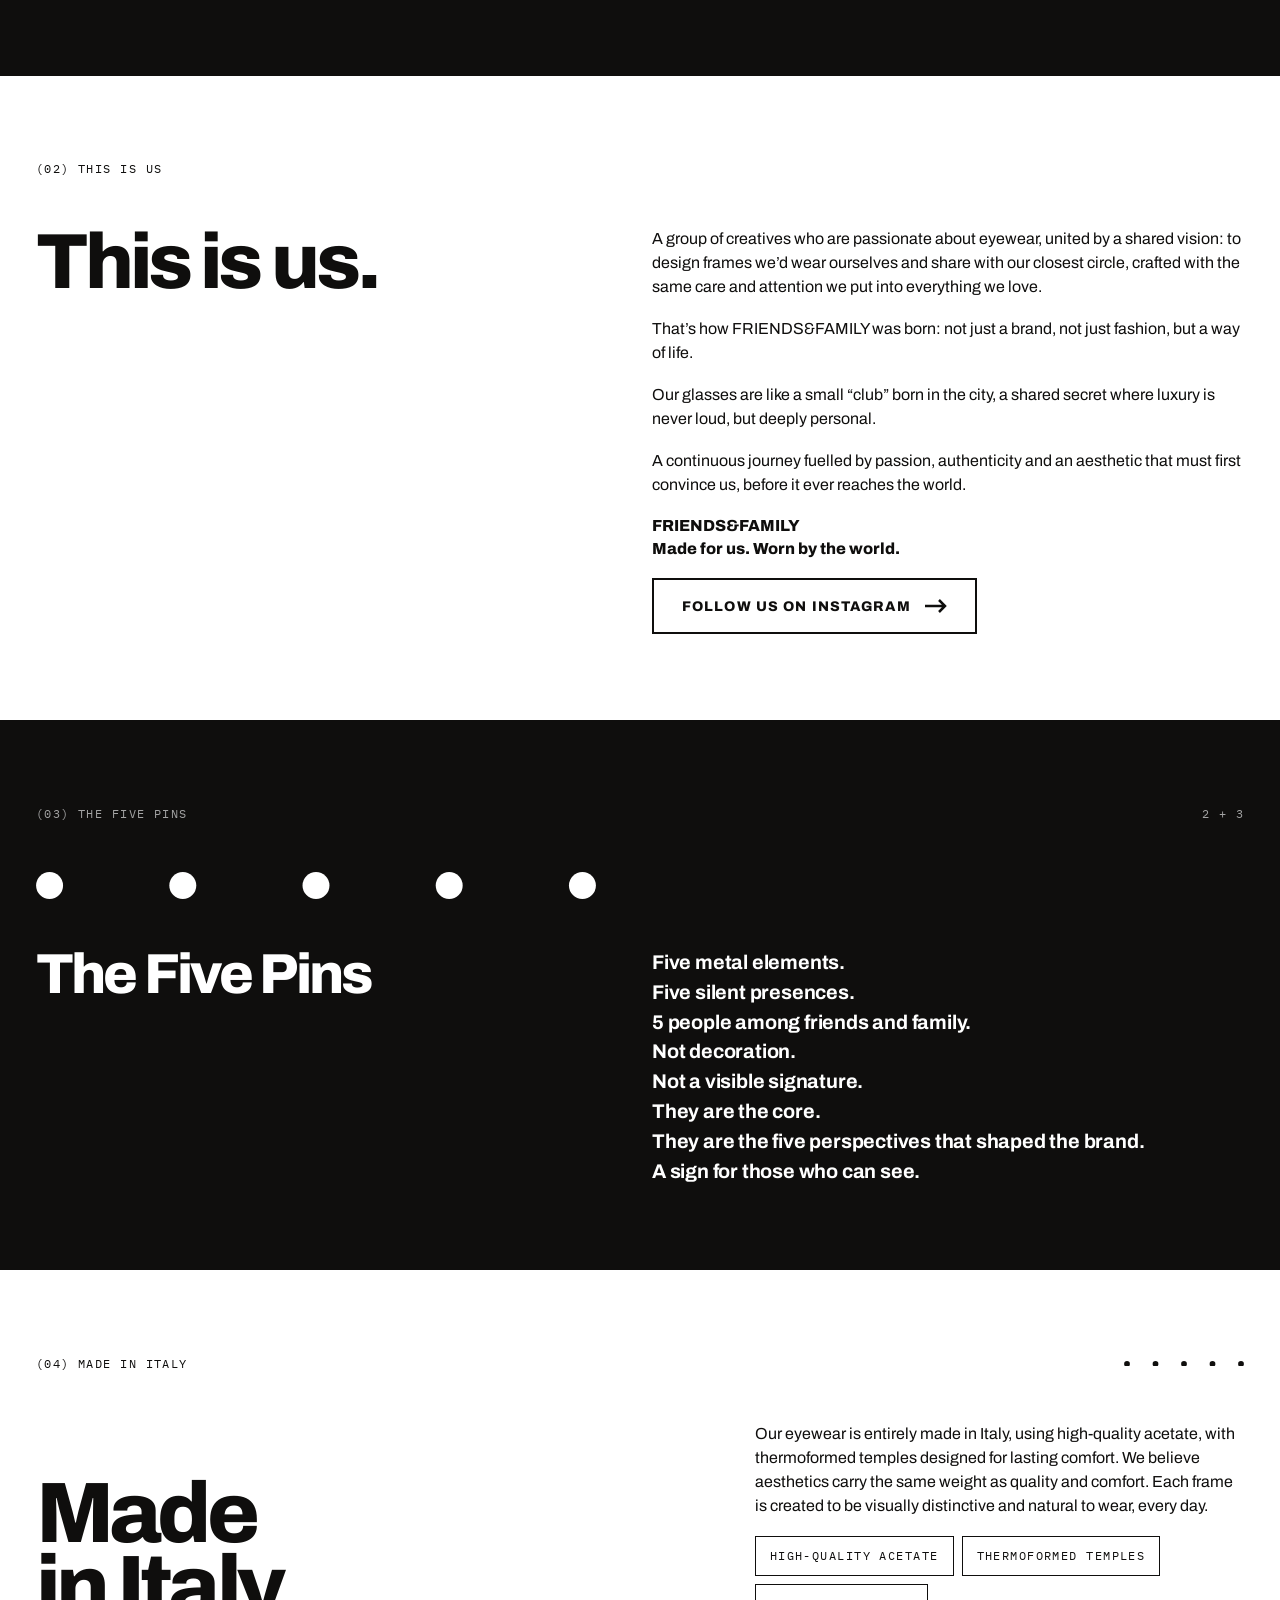
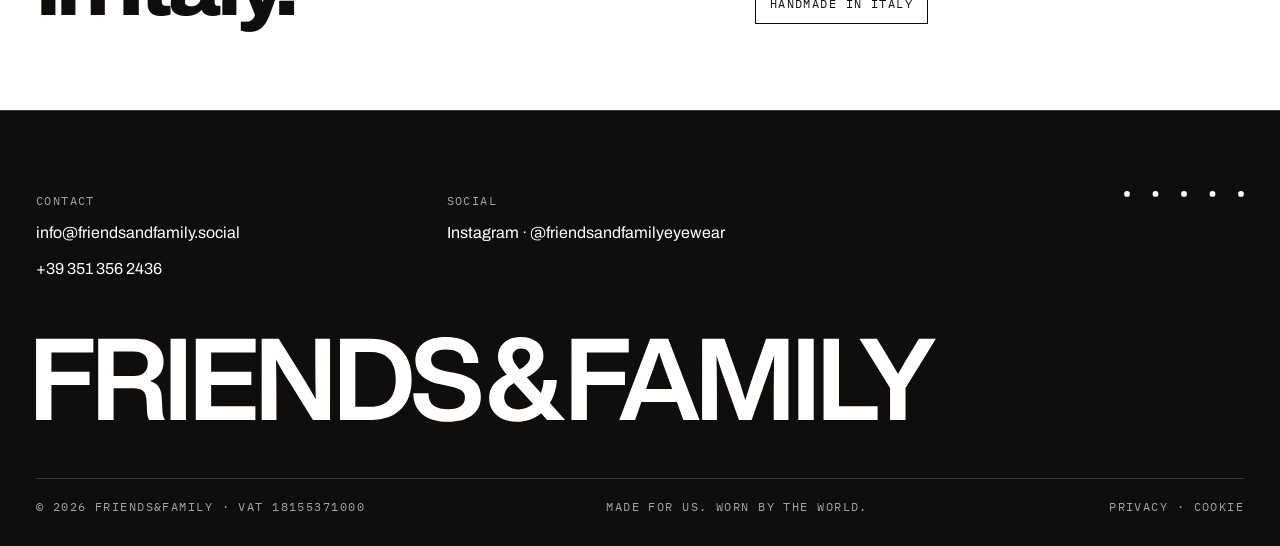
==== commit 2f38de17: "Footer: tolto "Dove trovarci" Co-Authored-By: Claude Opus 5.5 <noreply@anthropic.com> Claude-Session" ====
--- a/en/index.html
+++ b/en/index.html
@@ -70,7 +70,6 @@
 <div class="foot-grid">
 <div><span class="mono dim">Contact</span><a href="mailto:info@friendsandfamily.social">info@friendsandfamily.social</a><a href="tel:+393513562436">+39 351 356 2436</a></div>
 <div><span class="mono dim">Social</span><a href="https://www.instagram.com/friendsandfamilyeyewear/">Instagram · @friendsandfamilyeyewear</a></div>
-<div><span class="mono dim">Where to find us</span><span>[Stores, showroom or stockists]</span></div>
 <div class="foot-dots"><svg class="dots" viewBox="0 0 216 10.4" aria-hidden="true"><circle cx="5.2" cy="5.2" r="5.2"/><circle cx="56.6" cy="5.2" r="5.2"/><circle cx="108.0" cy="5.2" r="5.2"/><circle cx="159.4" cy="5.2" r="5.2"/><circle cx="210.8" cy="5.2" r="5.2"/></svg></div>
 </div>
 <svg class="foot-logo" viewBox="380.3 485.4 1159.5 109.2" aria-hidden="true"><path fill="currentColor" d="M454.1 505.5L400.1 505.5L400.1 530.2L449.2 530.2L449.2 547.2L400.1 547.2L400.1 592.2L380.3 592.2L380.3 487.8L454.1 487.8ZM454.1 505.5M480.2 535.7L506.6 535.7C512.1 535.7 516.4 534.4 519.5 531.6C522.6 528.8 524.2 524.7 524.2 519.5C524.2 514.4 522.6 510.5 519.4 507.9C516.3 505.3 511.7 504 505.9 504L480.2 504ZM543.1 580.1C543.3 585.2 544.4 589.3 546.4 592.2L526 592.2C524.3 589.5 523.4 585.3 523.2 579.8L522.7 568.3C522.5 561.9 521 557.4 518.3 555C515.7 552.5 511.6 551.3 506 551.3L480.2 551.3L480.2 592.2L460.4 592.2L460.4 487.8L507.8 487.8C519.5 487.8 528.6 490.4 535 495.8C541.4 501.1 544.6 508.3 544.6 517.3C544.6 523.3 543.1 528.5 540.1 532.8C537.2 537.1 532.8 540.2 527.1 542.2C532.6 544 536.5 546.7 538.7 550.3C540.9 553.9 542.1 558.6 542.3 564.5ZM543.1 580.1M553.6 487.8L573.4 487.8L573.4 592.2L553.6 592.2ZM553.6 487.8M663.2 505.5L605.9 505.5L605.9 530.2L657.7 530.2L657.7 547.2L605.9 547.2L605.9 574.5L662.9 574.5L662.9 592.2L586.1 592.2L586.1 487.8L663.2 487.8ZM663.2 505.5M740.1 487.8L759.1 487.8L759.1 592.2L737.1 592.2L708.1 545.7C699.6 532.3 693.4 521.9 689.4 514.3C689.8 526.6 690 543.5 690 564.9L690 592.2L671 592.2L671 487.8L693 487.8L722.2 534.3C730.7 548.1 736.8 558.5 740.7 565.7C740.3 549.2 740.1 532.4 740.1 515.1ZM740.1 487.8M811.5 575.2C821.8 575.2 829.7 572.2 835.3 566.2C840.9 560.2 843.7 551.4 843.7 540C843.7 528.6 840.9 519.8 835.3 513.8C829.7 507.8 821.8 504.8 811.5 504.8L791.7 504.8L791.7 575.2ZM811.8 487.8C828.5 487.8 841.5 492.4 850.6 501.8C859.7 511.1 864.2 523.9 864.2 540C864.2 556.1 859.7 568.9 850.6 578.2C841.5 587.6 828.5 592.2 811.8 592.2L771.9 592.2L771.9 487.8ZM811.8 487.8M911.2 594.6C897.1 594.6 886.1 591.4 878.3 585.1C870.5 578.8 866.5 569.7 866.4 557.8L885.9 557.8C886 565.5 888.3 570.9 892.9 574C897.4 577.1 903.7 578.6 911.8 578.6C918.6 578.6 923.8 577.3 927.4 574.7C931.1 572.1 932.9 568.4 932.9 563.5C932.9 559.4 931.3 556.2 928.2 554.1C925.1 551.9 919.5 550 911.5 548.4L902.7 546.6C880.2 542.4 869 531.8 869 514.9C869 506 872.4 498.9 879.2 493.5C886 488.1 895.6 485.4 907.8 485.4C921.9 485.4 932.4 488.4 939.3 494.4C946.3 500.3 949.9 508.5 950.3 518.9L931.1 518.9C930.7 513 928.8 508.6 925.2 505.7C921.7 502.9 916 501.4 908.1 501.4C901.9 501.4 897.2 502.6 894.1 504.9C890.9 507.2 889.3 510.3 889.3 514.3C889.3 518.5 890.8 521.8 893.7 524C896.6 526.3 902 528.2 909.7 529.7L918.8 531.5C931 533.9 939.8 537.6 945.3 542.5C950.7 547.4 953.4 554 953.4 562.5C953.4 572.7 949.7 580.6 942.2 586.2C934.7 591.8 924.4 594.6 911.2 594.6M1005.5 500.2C1002.2 500.2 999.6 501.2 997.4 503.1C995.2 505 994.2 507.5 994.2 510.5C994.2 514.8 997.2 520.2 1003.1 526.8L1003.4 527.1C1012.4 522.1 1016.9 516.6 1016.9 510.5C1016.9 507.6 1015.8 505.1 1013.7 503.2C1011.5 501.2 1008.8 500.2 1005.5 500.2M1001.5 578.7C1008.7 578.7 1015.2 576.4 1020.7 571.8L996.2 544.6C987.7 549.2 983.5 555.3 983.5 562.6C983.5 567 985.1 570.8 988.3 574C991.5 577.2 995.9 578.7 1001.5 578.7M1062 592.2L1038.8 592.2L1031.1 583.6C1022.2 590.9 1011.8 594.6 999.9 594.6C988.8 594.6 980.1 591.7 973.7 586C967.3 580.3 964.1 573 964.1 564.1C964.1 557.2 966 551.4 969.7 546.7C973.5 541.9 979.2 537.7 986.8 533.8C982.8 529.2 979.9 525.2 978.2 521.7C976.4 518.1 975.5 514.4 975.5 510.5C975.5 503.4 978.2 497.4 983.5 492.6C988.7 487.8 995.9 485.4 1004.9 485.4C1013.4 485.4 1020.4 487.6 1025.9 492C1031.3 496.4 1034.1 502.3 1034.1 509.6C1034.1 520.7 1026.9 529.9 1012.5 537.4L1030.7 557.6C1032.9 552.3 1034 546.8 1034.2 540.9L1051.3 540.9C1050.8 551.7 1047.8 561.6 1042.4 570.5ZM1062 592.2M1144 505.5L1090 505.5L1090 530.2L1139.1 530.2L1139.1 547.2L1090 547.2L1090 592.2L1070.2 592.2L1070.2 487.8L1144 487.8ZM1144 505.5M1166.3 552.3L1200 552.3L1195.9 541C1192.3 531.6 1188 519.7 1183 505.2C1178.7 517.8 1174.4 529.8 1170.2 541ZM1214.3 592.2L1206 569.2L1160.3 569.2L1152.2 592.2L1131.8 592.2L1171.6 487.8L1194.8 487.8L1235.2 592.2ZM1214.3 592.2M1320.9 487.8L1349.7 487.8L1349.7 592.2L1330.8 592.2L1330.8 560.4C1330.8 542.7 1331 525.4 1331.4 508.6C1329.3 515.6 1326.7 523.7 1323.4 532.7L1302.3 592.2L1286 592.2L1264.7 532.7C1261.5 523.2 1258.9 515.2 1257 508.9C1257.4 525.6 1257.6 542.8 1257.6 560.4L1257.6 592.2L1238.5 592.2L1238.5 487.8L1267.2 487.8L1285.3 538.5C1288.2 547.5 1291.2 557 1294.2 566.9C1297.3 556.3 1300.4 546.5 1303.5 537.5ZM1320.9 487.8M1362.5 487.8L1382.3 487.8L1382.3 592.2L1362.5 592.2ZM1362.5 487.8M1414.9 574.5L1464.6 574.5L1464.6 592.2L1395 592.2L1395 487.8L1414.9 487.8ZM1414.9 574.5M1517.9 487.8L1539.7 487.8L1500.6 551L1500.6 592.2L1480.7 592.2L1480.7 551L1441.3 487.8L1463.7 487.8L1475.3 506.7C1484.1 521.4 1489.4 530.2 1491 533.1C1494.6 526.6 1499.8 517.8 1506.4 506.5ZM1517.9 487.8"></path></svg>
--- a/assets/css/style.css
+++ b/assets/css/style.css
@@ -123,7 +123,7 @@
 
 /* footer */
 .site-footer { background: var(--ink); color: var(--paper); padding: 80px var(--pad) 32px; display: flex; flex-direction: column; gap: 56px; }
-.foot-grid { display: grid; grid-template-columns: repeat(4, minmax(0, 1fr)); gap: 24px; font-size: 16px; line-height: 1.6; }
+.foot-grid { display: grid; grid-template-columns: repeat(3, minmax(0, 1fr)); gap: 24px; font-size: 16px; line-height: 1.6; }
 .foot-grid > div { display: flex; flex-direction: column; gap: 10px; }
 .foot-dots { align-items: flex-end; }
 .foot-logo { width: min(900px, 100%); height: auto; color: var(--paper); }
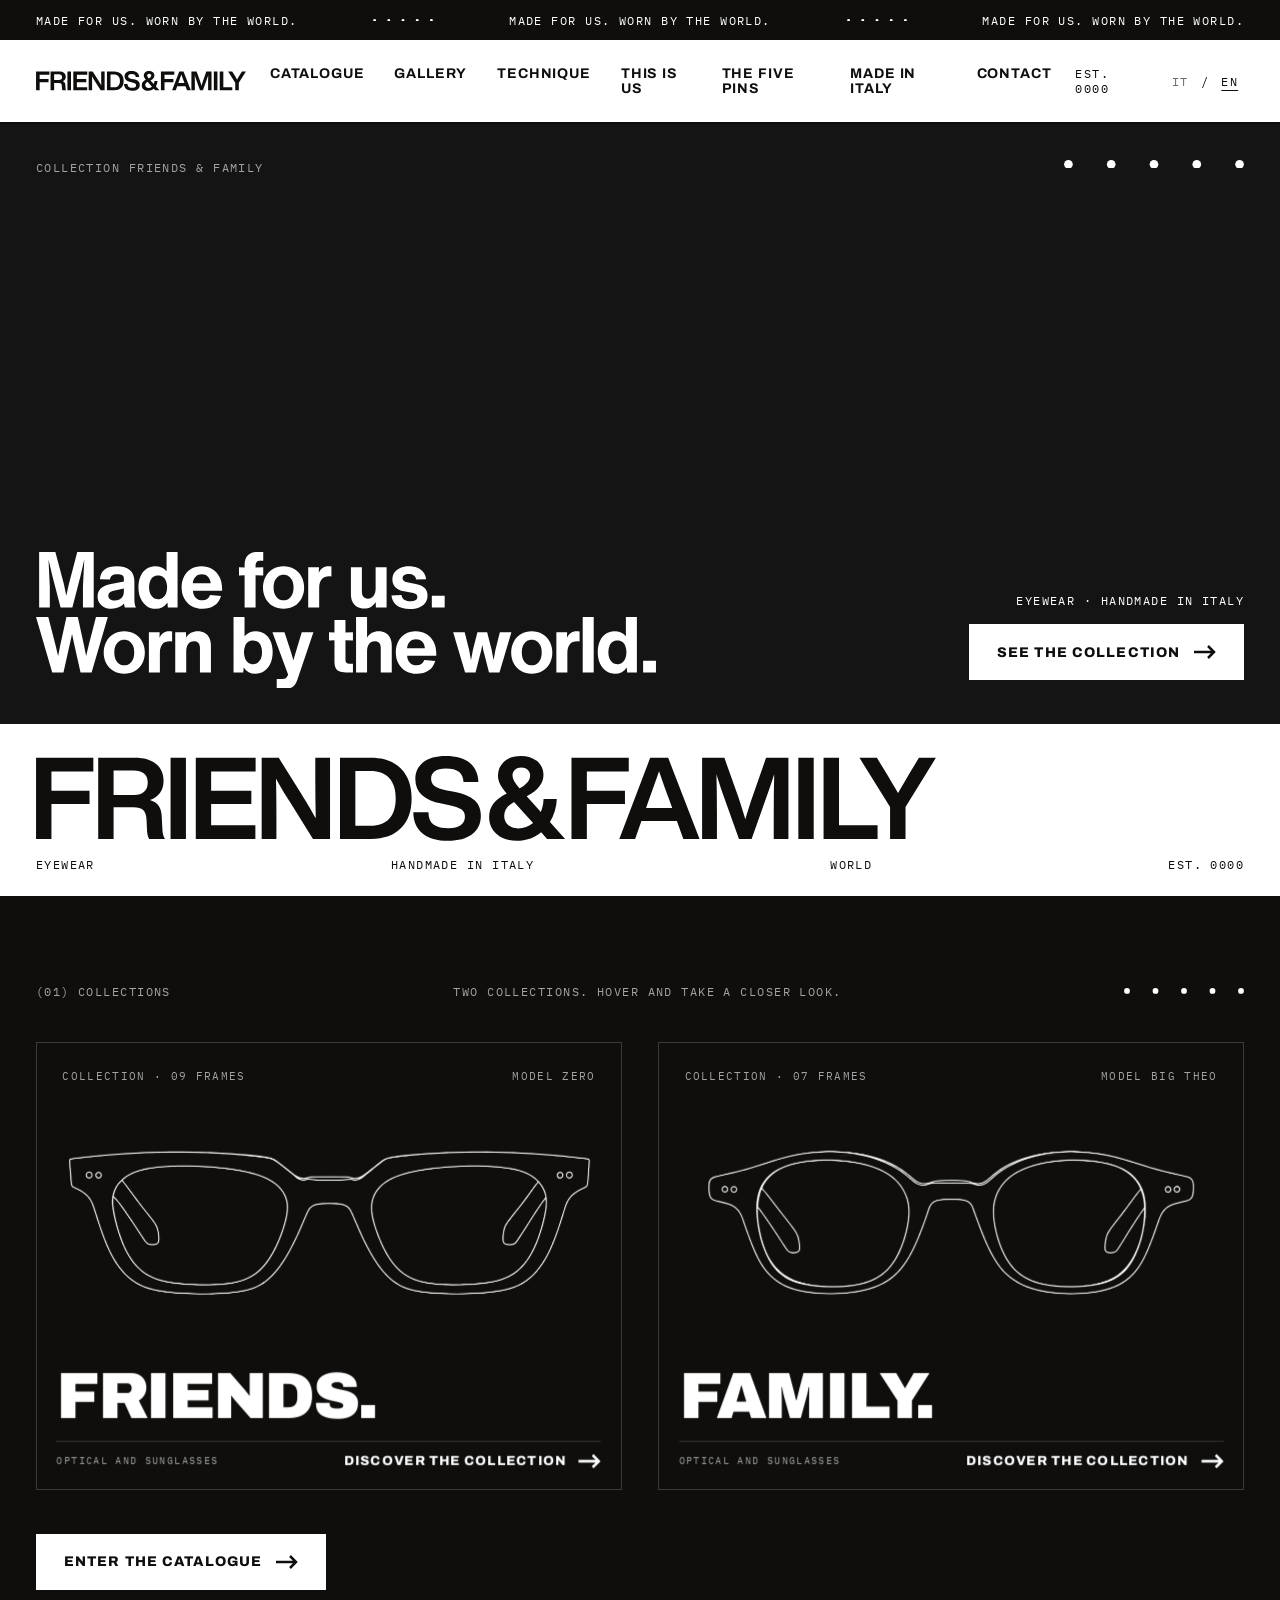
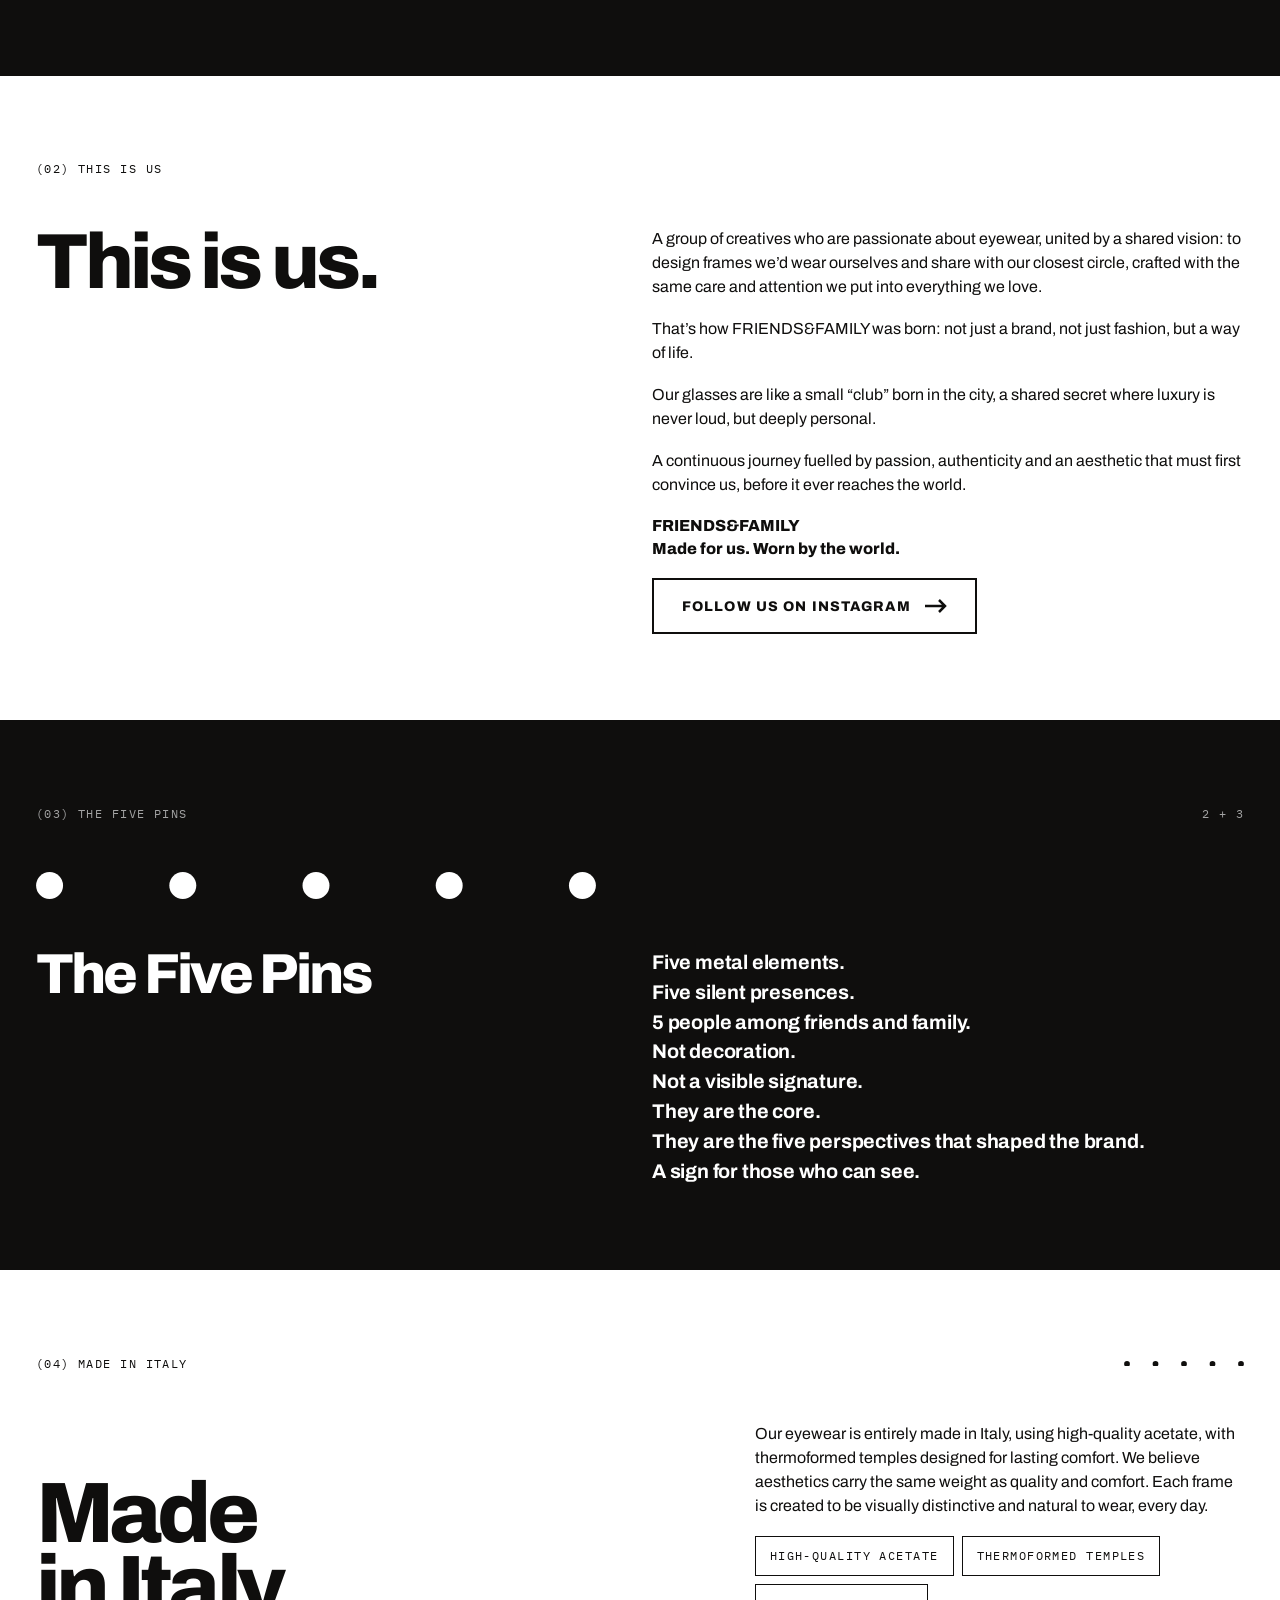
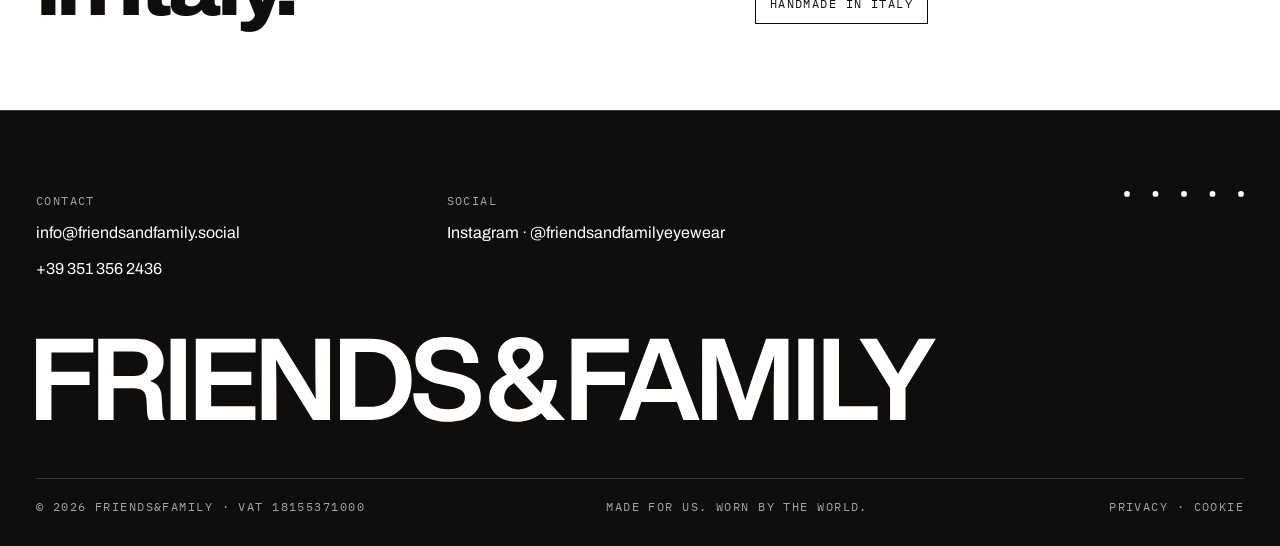
==== commit e40208fe: "Nuova pagina Tecnica: occhiale 3D interattivo (IT/EN) e link nel menu Co-Authored-By: Claude Opus 5." ====
--- a/en/index.html
+++ b/en/index.html
@@ -18,7 +18,7 @@
 <div class="topbar"><span>Made for us. Worn by the world.</span><svg class="dots" viewBox="0 0 216 10.4" aria-hidden="true"><circle cx="5.2" cy="5.2" r="5.2"/><circle cx="56.6" cy="5.2" r="5.2"/><circle cx="108.0" cy="5.2" r="5.2"/><circle cx="159.4" cy="5.2" r="5.2"/><circle cx="210.8" cy="5.2" r="5.2"/></svg><span class="hide-s">Made for us. Worn by the world.</span><svg class="dots hide-s" viewBox="0 0 216 10.4" aria-hidden="true"><circle cx="5.2" cy="5.2" r="5.2"/><circle cx="56.6" cy="5.2" r="5.2"/><circle cx="108.0" cy="5.2" r="5.2"/><circle cx="159.4" cy="5.2" r="5.2"/><circle cx="210.8" cy="5.2" r="5.2"/></svg><span class="hide-s">Made for us. Worn by the world.</span></div>
 <header class="site-header">
 <a class="brand" href="index.html" aria-label="Friends&amp;Family, home"><svg class="logo" viewBox="380.3 485.4 1159.5 109.2" aria-hidden="true"><path fill="currentColor" d="M454.1 505.5L400.1 505.5L400.1 530.2L449.2 530.2L449.2 547.2L400.1 547.2L400.1 592.2L380.3 592.2L380.3 487.8L454.1 487.8ZM454.1 505.5M480.2 535.7L506.6 535.7C512.1 535.7 516.4 534.4 519.5 531.6C522.6 528.8 524.2 524.7 524.2 519.5C524.2 514.4 522.6 510.5 519.4 507.9C516.3 505.3 511.7 504 505.9 504L480.2 504ZM543.1 580.1C543.3 585.2 544.4 589.3 546.4 592.2L526 592.2C524.3 589.5 523.4 585.3 523.2 579.8L522.7 568.3C522.5 561.9 521 557.4 518.3 555C515.7 552.5 511.6 551.3 506 551.3L480.2 551.3L480.2 592.2L460.4 592.2L460.4 487.8L507.8 487.8C519.5 487.8 528.6 490.4 535 495.8C541.4 501.1 544.6 508.3 544.6 517.3C544.6 523.3 543.1 528.5 540.1 532.8C537.2 537.1 532.8 540.2 527.1 542.2C532.6 544 536.5 546.7 538.7 550.3C540.9 553.9 542.1 558.6 542.3 564.5ZM543.1 580.1M553.6 487.8L573.4 487.8L573.4 592.2L553.6 592.2ZM553.6 487.8M663.2 505.5L605.9 505.5L605.9 530.2L657.7 530.2L657.7 547.2L605.9 547.2L605.9 574.5L662.9 574.5L662.9 592.2L586.1 592.2L586.1 487.8L663.2 487.8ZM663.2 505.5M740.1 487.8L759.1 487.8L759.1 592.2L737.1 592.2L708.1 545.7C699.6 532.3 693.4 521.9 689.4 514.3C689.8 526.6 690 543.5 690 564.9L690 592.2L671 592.2L671 487.8L693 487.8L722.2 534.3C730.7 548.1 736.8 558.5 740.7 565.7C740.3 549.2 740.1 532.4 740.1 515.1ZM740.1 487.8M811.5 575.2C821.8 575.2 829.7 572.2 835.3 566.2C840.9 560.2 843.7 551.4 843.7 540C843.7 528.6 840.9 519.8 835.3 513.8C829.7 507.8 821.8 504.8 811.5 504.8L791.7 504.8L791.7 575.2ZM811.8 487.8C828.5 487.8 841.5 492.4 850.6 501.8C859.7 511.1 864.2 523.9 864.2 540C864.2 556.1 859.7 568.9 850.6 578.2C841.5 587.6 828.5 592.2 811.8 592.2L771.9 592.2L771.9 487.8ZM811.8 487.8M911.2 594.6C897.1 594.6 886.1 591.4 878.3 585.1C870.5 578.8 866.5 569.7 866.4 557.8L885.9 557.8C886 565.5 888.3 570.9 892.9 574C897.4 577.1 903.7 578.6 911.8 578.6C918.6 578.6 923.8 577.3 927.4 574.7C931.1 572.1 932.9 568.4 932.9 563.5C932.9 559.4 931.3 556.2 928.2 554.1C925.1 551.9 919.5 550 911.5 548.4L902.7 546.6C880.2 542.4 869 531.8 869 514.9C869 506 872.4 498.9 879.2 493.5C886 488.1 895.6 485.4 907.8 485.4C921.9 485.4 932.4 488.4 939.3 494.4C946.3 500.3 949.9 508.5 950.3 518.9L931.1 518.9C930.7 513 928.8 508.6 925.2 505.7C921.7 502.9 916 501.4 908.1 501.4C901.9 501.4 897.2 502.6 894.1 504.9C890.9 507.2 889.3 510.3 889.3 514.3C889.3 518.5 890.8 521.8 893.7 524C896.6 526.3 902 528.2 909.7 529.7L918.8 531.5C931 533.9 939.8 537.6 945.3 542.5C950.7 547.4 953.4 554 953.4 562.5C953.4 572.7 949.7 580.6 942.2 586.2C934.7 591.8 924.4 594.6 911.2 594.6M1005.5 500.2C1002.2 500.2 999.6 501.2 997.4 503.1C995.2 505 994.2 507.5 994.2 510.5C994.2 514.8 997.2 520.2 1003.1 526.8L1003.4 527.1C1012.4 522.1 1016.9 516.6 1016.9 510.5C1016.9 507.6 1015.8 505.1 1013.7 503.2C1011.5 501.2 1008.8 500.2 1005.5 500.2M1001.5 578.7C1008.7 578.7 1015.2 576.4 1020.7 571.8L996.2 544.6C987.7 549.2 983.5 555.3 983.5 562.6C983.5 567 985.1 570.8 988.3 574C991.5 577.2 995.9 578.7 1001.5 578.7M1062 592.2L1038.8 592.2L1031.1 583.6C1022.2 590.9 1011.8 594.6 999.9 594.6C988.8 594.6 980.1 591.7 973.7 586C967.3 580.3 964.1 573 964.1 564.1C964.1 557.2 966 551.4 969.7 546.7C973.5 541.9 979.2 537.7 986.8 533.8C982.8 529.2 979.9 525.2 978.2 521.7C976.4 518.1 975.5 514.4 975.5 510.5C975.5 503.4 978.2 497.4 983.5 492.6C988.7 487.8 995.9 485.4 1004.9 485.4C1013.4 485.4 1020.4 487.6 1025.9 492C1031.3 496.4 1034.1 502.3 1034.1 509.6C1034.1 520.7 1026.9 529.9 1012.5 537.4L1030.7 557.6C1032.9 552.3 1034 546.8 1034.2 540.9L1051.3 540.9C1050.8 551.7 1047.8 561.6 1042.4 570.5ZM1062 592.2M1144 505.5L1090 505.5L1090 530.2L1139.1 530.2L1139.1 547.2L1090 547.2L1090 592.2L1070.2 592.2L1070.2 487.8L1144 487.8ZM1144 505.5M1166.3 552.3L1200 552.3L1195.9 541C1192.3 531.6 1188 519.7 1183 505.2C1178.7 517.8 1174.4 529.8 1170.2 541ZM1214.3 592.2L1206 569.2L1160.3 569.2L1152.2 592.2L1131.8 592.2L1171.6 487.8L1194.8 487.8L1235.2 592.2ZM1214.3 592.2M1320.9 487.8L1349.7 487.8L1349.7 592.2L1330.8 592.2L1330.8 560.4C1330.8 542.7 1331 525.4 1331.4 508.6C1329.3 515.6 1326.7 523.7 1323.4 532.7L1302.3 592.2L1286 592.2L1264.7 532.7C1261.5 523.2 1258.9 515.2 1257 508.9C1257.4 525.6 1257.6 542.8 1257.6 560.4L1257.6 592.2L1238.5 592.2L1238.5 487.8L1267.2 487.8L1285.3 538.5C1288.2 547.5 1291.2 557 1294.2 566.9C1297.3 556.3 1300.4 546.5 1303.5 537.5ZM1320.9 487.8M1362.5 487.8L1382.3 487.8L1382.3 592.2L1362.5 592.2ZM1362.5 487.8M1414.9 574.5L1464.6 574.5L1464.6 592.2L1395 592.2L1395 487.8L1414.9 487.8ZM1414.9 574.5M1517.9 487.8L1539.7 487.8L1500.6 551L1500.6 592.2L1480.7 592.2L1480.7 551L1441.3 487.8L1463.7 487.8L1475.3 506.7C1484.1 521.4 1489.4 530.2 1491 533.1C1494.6 526.6 1499.8 517.8 1506.4 506.5ZM1517.9 487.8"></path></svg></a>
-<nav class="main-nav" id="main-nav" aria-label="Main"><a href="catalogue.html">Catalogue</a><a href="gallery.html">Gallery</a><a href="index.html#this-is-us">This is us</a><a href="index.html#five-pins">The Five Pins</a><a href="index.html#made-in-italy">Made in Italy</a><a href="index.html#contatti">Contact</a></nav>
+<nav class="main-nav" id="main-nav" aria-label="Main"><a href="catalogue.html">Catalogue</a><a href="gallery.html">Gallery</a><a href="technique.html">Technique</a><a href="index.html#this-is-us">This is us</a><a href="index.html#five-pins">The Five Pins</a><a href="index.html#made-in-italy">Made in Italy</a><a href="index.html#contatti">Contact</a></nav>
 <div class="header-right"><span class="mono hide-s">Est. 0000</span><div class="lang"><a href="../index.html" hreflang="it" lang="it" aria-label="Italiano">IT</a><span aria-hidden="true">/</span><span aria-current="true">EN</span></div>
 <button class="menu-btn" type="button" aria-expanded="false" aria-controls="main-nav" aria-label="Open menu"><span></span><span></span></button></div>
 </header>
--- a/assets/css/style.css
+++ b/assets/css/style.css
@@ -135,27 +135,15 @@
 .catalog.dark { --fg: #FFFFFF; --bg: #0F0E0D; --sub: #A3A3A3; --rule: #3A3A3A; }
 .catalog .sub { color: var(--sub); }
 
-/* two worlds: Optical / Sun */
-.worlds { display: flex; height: clamp(150px, 22vh, 200px); }
-.world { position: relative; flex: 1 1 0; min-width: 0; border: 0; padding: clamp(16px, 2.2vw, 32px); cursor: pointer; overflow: hidden; display: flex; flex-direction: column; justify-content: space-between; align-items: flex-start; text-align: left; font-family: inherit; transition: flex-grow .7s cubic-bezier(.2,.8,.2,1), filter .5s; }
-.w-vista { background: var(--paper); color: var(--ink); border-bottom: 2px solid var(--ink); }
-.w-sole { background: var(--ink); color: var(--paper); border-bottom: 2px solid var(--ink); }
-.world[aria-pressed="true"] { flex-grow: 1.7; }
-.world[aria-pressed="false"] .w-name { opacity: .45; }
-.world:hover .w-name { opacity: 1; }
-.world:focus-visible { outline: 3px solid #FF3B1F; outline-offset: -6px; }
-.w-meta { display: flex; justify-content: space-between; width: 100%; font-size: 11px; opacity: .7; }
-.w-name { position: relative; font-size: clamp(40px, 5vw, 72px); line-height: .86; font-weight: 900; letter-spacing: -.05em; text-transform: uppercase; transition: opacity .5s; }
-.w-sub { position: relative; font-size: 11px; opacity: .7; margin-top: -8px; }
-
 /* bar */
-.cat-bar { position: sticky; top: 84px; z-index: 20; background: var(--bg); display: flex; justify-content: space-between; align-items: center; gap: 16px; flex-wrap: wrap; padding-top: 18px; padding-bottom: 18px; border-bottom: 2px solid var(--rule); transition: background .6s; }
+.cat-bar { position: sticky; top: 84px; z-index: 20; background: var(--bg); display: flex; justify-content: space-between; align-items: center; gap: 16px; flex-wrap: wrap; padding-top: 28px; padding-bottom: 18px; border-bottom: 2px solid var(--rule); transition: background .6s; }
 .cat-bar-l { display: flex; align-items: baseline; gap: 16px; flex-wrap: wrap; }
 .h-cat { margin: 0; font-size: clamp(32px, 3.6vw, 52px); line-height: .9; font-weight: 900; letter-spacing: -.04em; text-transform: uppercase; }
 .h-cat span { color: var(--sub); }
 .cat-bar-r { display: flex; align-items: center; gap: 12px; flex-wrap: wrap; }
 .tabs { display: flex; gap: 6px; flex-wrap: wrap; }
 .tabs button { min-height: 44px; padding: 0 16px; background: transparent; color: var(--fg); border: 2px solid var(--fg); font-size: 12px; font-weight: 800; letter-spacing: .08em; text-transform: uppercase; cursor: pointer; }
+.tabs-mode { padding-left: 12px; border-left: 2px solid var(--rule); }
 .tabs button i { font-style: normal; font-family: var(--mono); font-weight: 400; opacity: .7; }
 .tabs button[aria-pressed="true"] { background: var(--fg); color: var(--bg); }
 
@@ -256,9 +244,9 @@
   .foot-grid { grid-template-columns: 1fr; gap: 28px; }
   .foot-dots { align-items: flex-start; }
   .foot-bar { flex-direction: column; gap: 6px; font-size: 10px; }
-  .worlds { height: 140px; }
-  .w-name { font-size: 32px; }
-  .world[aria-pressed="true"] { flex-grow: 1.4; }
+  .cat-bar-r { gap: 8px; width: 100%; }
+  .tabs-mode { padding-left: 0; border-left: 0; }
+  .tabs button { padding: 0 12px; font-size: 11px; }
   .cat-bar { top: 64px; padding-top: 12px; padding-bottom: 12px; }
   .grid { grid-template-columns: repeat(2, minmax(0, 1fr)); }
   .t-dots { display: none; }
@@ -274,3 +262,43 @@
 @media (prefers-reduced-motion: reduce) {
   *, *::before, *::after { animation: none !important; transition: none !important; scroll-behavior: auto !important; }
 }
+
+/* ---------- Tecnica: 3D frame ---------- */
+.tech { background: var(--ink); color: var(--paper); }
+.tech-top { display: flex; flex-direction: column; gap: 18px; padding-top: clamp(40px, 6vw, 80px); padding-bottom: clamp(28px, 4vw, 48px); }
+.tech-top .mono { color: #A3A3A3; }
+.tech-intro { margin: 0; max-width: 560px; font-size: 18px; line-height: 1.5; color: #D4D4D4; }
+.tech-lab { display: grid; grid-template-columns: minmax(0, 1fr) 420px; border-top: 1px solid #3A3A3A; border-bottom: 1px solid #3A3A3A; }
+.tech-stage { position: relative; height: clamp(520px, 72vh, 680px); perspective: 1600px; overflow: hidden; cursor: grab; touch-action: pan-y; user-select: none; -webkit-user-select: none; }
+.tech-stage.dragging { cursor: grabbing; }
+.scene, .scene * { box-sizing: border-box; }
+.hs { position: absolute; left: 0; top: 0; width: calc(40px / var(--s)); height: calc(40px / var(--s)); margin: calc(-20px / var(--s)) 0 0 calc(-20px / var(--s)); border: 0; border-radius: 50%; font-family: var(--mono); font-size: calc(13px / var(--s)); font-weight: 500; cursor: pointer; display: flex; align-items: center; justify-content: center; transition: background .4s, color .4s, box-shadow .3s; box-shadow: 0 0 0 6px rgba(255,255,255,.12); backface-visibility: visible; }
+.hs:hover { box-shadow: 0 0 0 9px rgba(255,255,255,.22); }
+.hs:focus-visible { outline: 3px solid #FF3B1F; outline-offset: 4px; }
+.tech-drag { position: absolute; left: var(--pad); bottom: 20px; color: #A3A3A3; font-size: 11px; pointer-events: none; }
+.tech-reset { position: absolute; right: var(--pad); bottom: 10px; min-height: 44px; padding: 0 14px; background: transparent; color: var(--paper); border: 2px solid #3A3A3A; cursor: pointer; font-size: 11px; }
+.tech-reset:hover { border-color: var(--paper); }
+.tech-panel { border-left: 1px solid #3A3A3A; padding: 36px 32px; display: flex; flex-direction: column; justify-content: space-between; gap: 32px; }
+.tech-info { display: flex; flex-direction: column; gap: 14px; min-height: 260px; }
+.tech-info .mono { color: #FF3B1F; }
+.tech-info h2 { margin: 0; font-size: clamp(32px, 2.9vw, 44px); overflow-wrap: anywhere; line-height: .9; font-weight: 900; letter-spacing: -.04em; text-transform: uppercase; }
+.tech-info p { margin: 0; font-size: 17px; line-height: 1.55; color: #D4D4D4; }
+.tech-info .btn { align-self: flex-start; cursor: pointer; border: 0; }
+.tech-info .btn[hidden] { display: none; }
+.tech-parts { display: flex; flex-direction: column; gap: 10px; }
+.tech-parts ol { list-style: none; margin: 0; padding: 0; display: grid; grid-template-columns: repeat(2, minmax(0, 1fr)); gap: 6px; }
+.tech-parts button { width: 100%; min-height: 48px; display: flex; align-items: center; gap: 10px; padding: 0 12px; background: transparent; color: var(--paper); border: 2px solid #3A3A3A; font-family: var(--sans); font-size: 13px; font-weight: 800; letter-spacing: .04em; text-transform: uppercase; text-align: left; cursor: pointer; transition: border-color .3s, background .3s, color .3s; }
+.tech-parts button .mono { font-size: 11px; color: #A3A3A3; }
+.tech-parts button:hover { border-color: var(--paper); }
+.tech-parts button[aria-pressed="true"] { background: var(--paper); color: var(--ink); border-color: var(--paper); }
+.tech-parts button[aria-pressed="true"] .mono { color: #FF3B1F; }
+@media (max-width: 900px) {
+  .tech-lab { grid-template-columns: 1fr; }
+  .tech-stage { height: 420px; }
+  .tech-panel { border-left: 0; border-top: 1px solid #3A3A3A; padding: 24px var(--pad) 32px; }
+  .tech-info { min-height: 0; }
+  .tech-info h2 { font-size: 34px; }
+  .tech-info p { font-size: 16px; }
+  .tech-intro { font-size: 16px; }
+}
+@media (prefers-reduced-motion: reduce) { .scene, .scene * { transition: none !important; } }
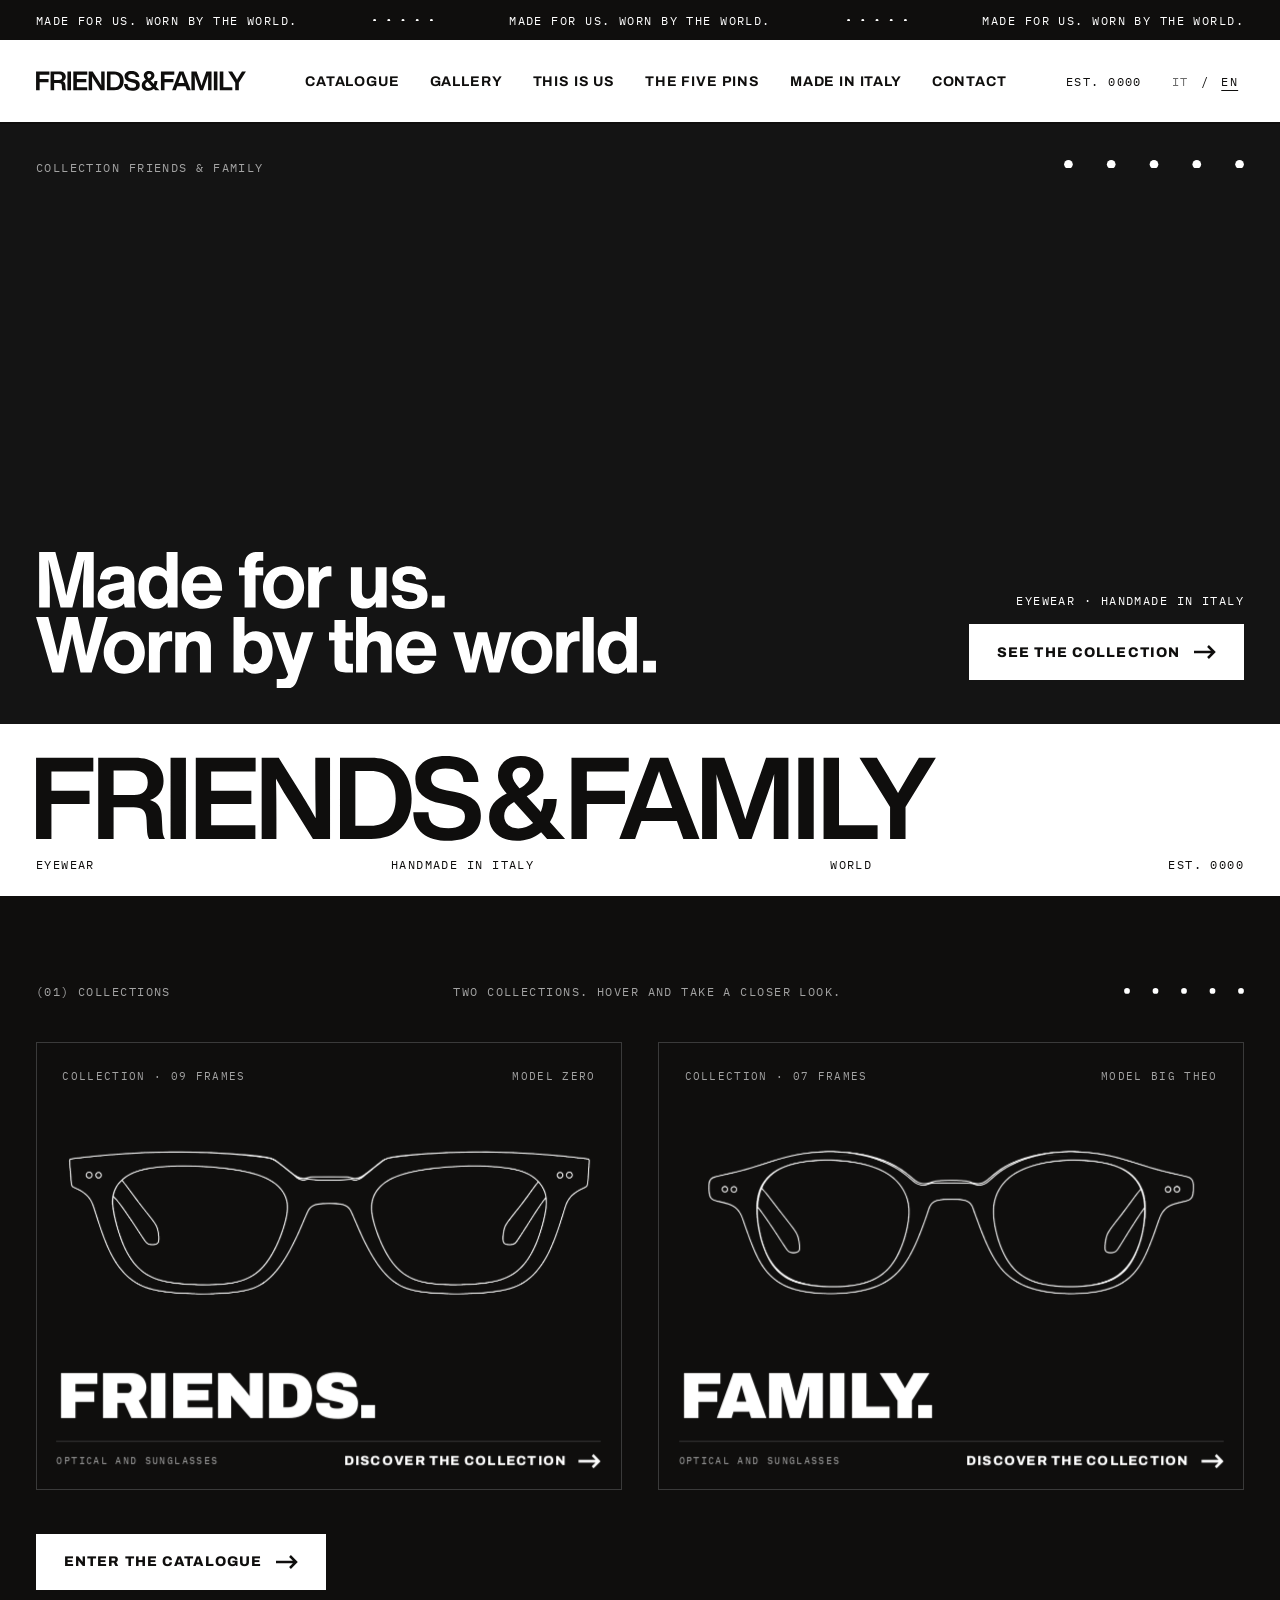
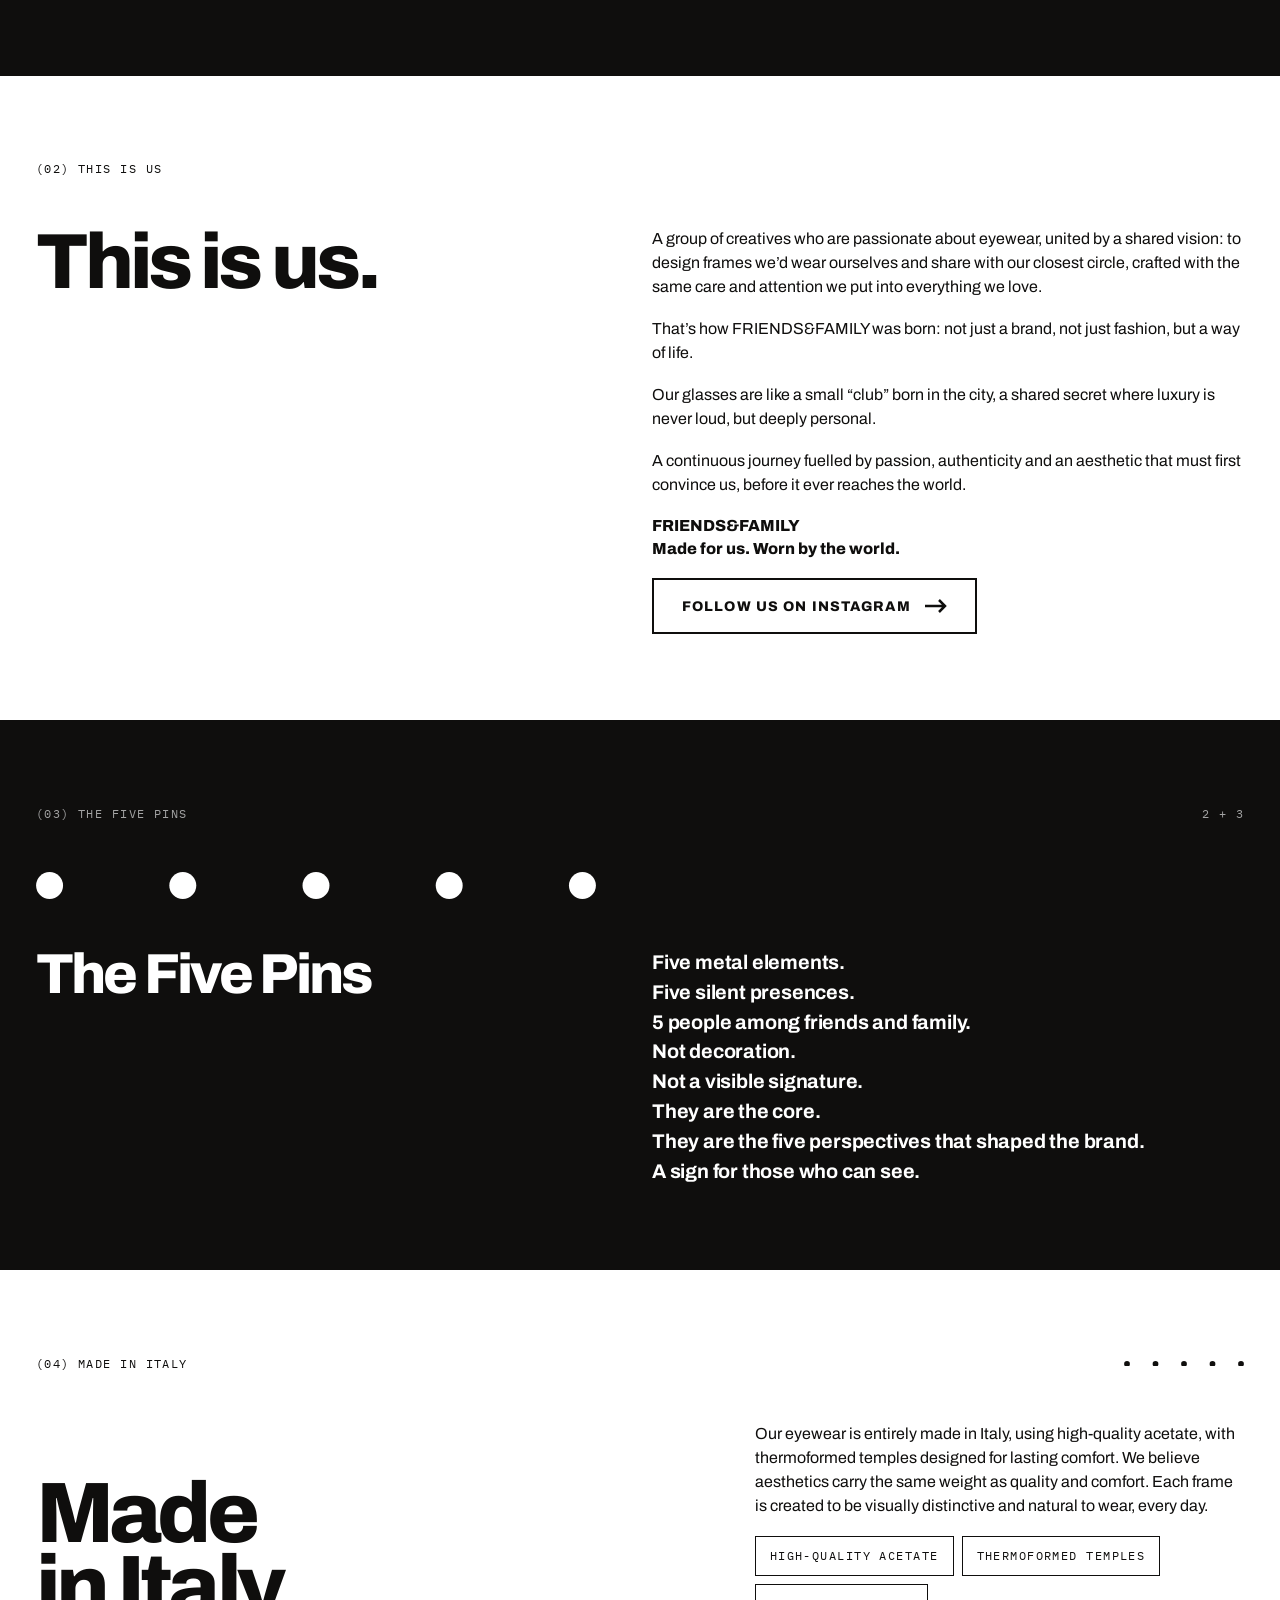
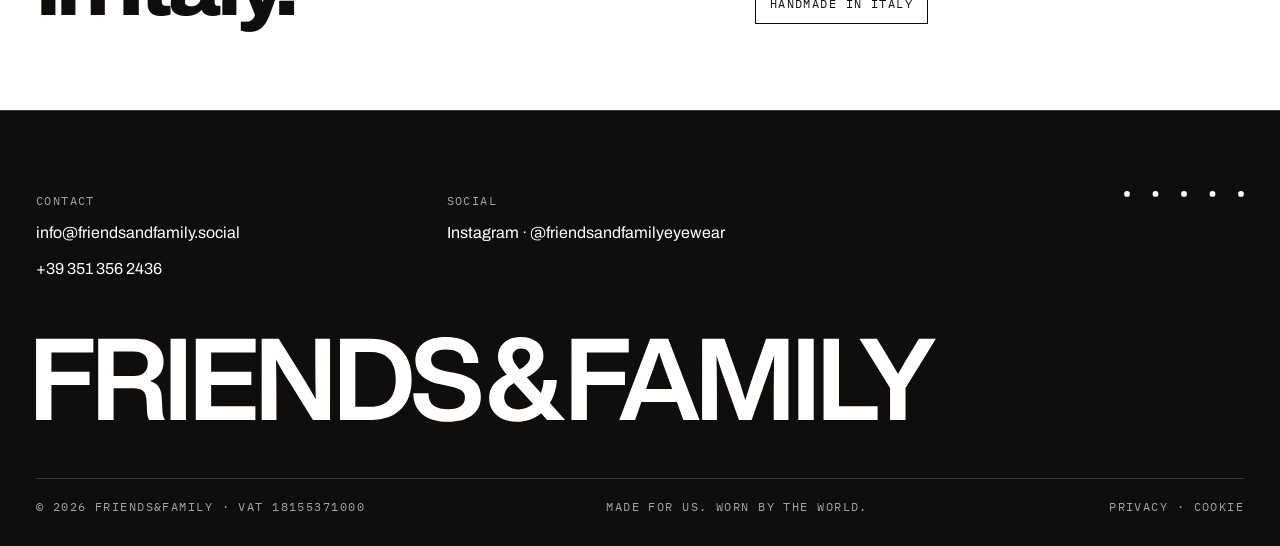
==== commit 32756210: "Tolta la pagina Tecnica Co-Authored-By: Claude Opus 5.5 <noreply@anthropic.com> Claude-Session: http" ====
--- a/en/index.html
+++ b/en/index.html
@@ -18,7 +18,7 @@
 <div class="topbar"><span>Made for us. Worn by the world.</span><svg class="dots" viewBox="0 0 216 10.4" aria-hidden="true"><circle cx="5.2" cy="5.2" r="5.2"/><circle cx="56.6" cy="5.2" r="5.2"/><circle cx="108.0" cy="5.2" r="5.2"/><circle cx="159.4" cy="5.2" r="5.2"/><circle cx="210.8" cy="5.2" r="5.2"/></svg><span class="hide-s">Made for us. Worn by the world.</span><svg class="dots hide-s" viewBox="0 0 216 10.4" aria-hidden="true"><circle cx="5.2" cy="5.2" r="5.2"/><circle cx="56.6" cy="5.2" r="5.2"/><circle cx="108.0" cy="5.2" r="5.2"/><circle cx="159.4" cy="5.2" r="5.2"/><circle cx="210.8" cy="5.2" r="5.2"/></svg><span class="hide-s">Made for us. Worn by the world.</span></div>
 <header class="site-header">
 <a class="brand" href="index.html" aria-label="Friends&amp;Family, home"><svg class="logo" viewBox="380.3 485.4 1159.5 109.2" aria-hidden="true"><path fill="currentColor" d="M454.1 505.5L400.1 505.5L400.1 530.2L449.2 530.2L449.2 547.2L400.1 547.2L400.1 592.2L380.3 592.2L380.3 487.8L454.1 487.8ZM454.1 505.5M480.2 535.7L506.6 535.7C512.1 535.7 516.4 534.4 519.5 531.6C522.6 528.8 524.2 524.7 524.2 519.5C524.2 514.4 522.6 510.5 519.4 507.9C516.3 505.3 511.7 504 505.9 504L480.2 504ZM543.1 580.1C543.3 585.2 544.4 589.3 546.4 592.2L526 592.2C524.3 589.5 523.4 585.3 523.2 579.8L522.7 568.3C522.5 561.9 521 557.4 518.3 555C515.7 552.5 511.6 551.3 506 551.3L480.2 551.3L480.2 592.2L460.4 592.2L460.4 487.8L507.8 487.8C519.5 487.8 528.6 490.4 535 495.8C541.4 501.1 544.6 508.3 544.6 517.3C544.6 523.3 543.1 528.5 540.1 532.8C537.2 537.1 532.8 540.2 527.1 542.2C532.6 544 536.5 546.7 538.7 550.3C540.9 553.9 542.1 558.6 542.3 564.5ZM543.1 580.1M553.6 487.8L573.4 487.8L573.4 592.2L553.6 592.2ZM553.6 487.8M663.2 505.5L605.9 505.5L605.9 530.2L657.7 530.2L657.7 547.2L605.9 547.2L605.9 574.5L662.9 574.5L662.9 592.2L586.1 592.2L586.1 487.8L663.2 487.8ZM663.2 505.5M740.1 487.8L759.1 487.8L759.1 592.2L737.1 592.2L708.1 545.7C699.6 532.3 693.4 521.9 689.4 514.3C689.8 526.6 690 543.5 690 564.9L690 592.2L671 592.2L671 487.8L693 487.8L722.2 534.3C730.7 548.1 736.8 558.5 740.7 565.7C740.3 549.2 740.1 532.4 740.1 515.1ZM740.1 487.8M811.5 575.2C821.8 575.2 829.7 572.2 835.3 566.2C840.9 560.2 843.7 551.4 843.7 540C843.7 528.6 840.9 519.8 835.3 513.8C829.7 507.8 821.8 504.8 811.5 504.8L791.7 504.8L791.7 575.2ZM811.8 487.8C828.5 487.8 841.5 492.4 850.6 501.8C859.7 511.1 864.2 523.9 864.2 540C864.2 556.1 859.7 568.9 850.6 578.2C841.5 587.6 828.5 592.2 811.8 592.2L771.9 592.2L771.9 487.8ZM811.8 487.8M911.2 594.6C897.1 594.6 886.1 591.4 878.3 585.1C870.5 578.8 866.5 569.7 866.4 557.8L885.9 557.8C886 565.5 888.3 570.9 892.9 574C897.4 577.1 903.7 578.6 911.8 578.6C918.6 578.6 923.8 577.3 927.4 574.7C931.1 572.1 932.9 568.4 932.9 563.5C932.9 559.4 931.3 556.2 928.2 554.1C925.1 551.9 919.5 550 911.5 548.4L902.7 546.6C880.2 542.4 869 531.8 869 514.9C869 506 872.4 498.9 879.2 493.5C886 488.1 895.6 485.4 907.8 485.4C921.9 485.4 932.4 488.4 939.3 494.4C946.3 500.3 949.9 508.5 950.3 518.9L931.1 518.9C930.7 513 928.8 508.6 925.2 505.7C921.7 502.9 916 501.4 908.1 501.4C901.9 501.4 897.2 502.6 894.1 504.9C890.9 507.2 889.3 510.3 889.3 514.3C889.3 518.5 890.8 521.8 893.7 524C896.6 526.3 902 528.2 909.7 529.7L918.8 531.5C931 533.9 939.8 537.6 945.3 542.5C950.7 547.4 953.4 554 953.4 562.5C953.4 572.7 949.7 580.6 942.2 586.2C934.7 591.8 924.4 594.6 911.2 594.6M1005.5 500.2C1002.2 500.2 999.6 501.2 997.4 503.1C995.2 505 994.2 507.5 994.2 510.5C994.2 514.8 997.2 520.2 1003.1 526.8L1003.4 527.1C1012.4 522.1 1016.9 516.6 1016.9 510.5C1016.9 507.6 1015.8 505.1 1013.7 503.2C1011.5 501.2 1008.8 500.2 1005.5 500.2M1001.5 578.7C1008.7 578.7 1015.2 576.4 1020.7 571.8L996.2 544.6C987.7 549.2 983.5 555.3 983.5 562.6C983.5 567 985.1 570.8 988.3 574C991.5 577.2 995.9 578.7 1001.5 578.7M1062 592.2L1038.8 592.2L1031.1 583.6C1022.2 590.9 1011.8 594.6 999.9 594.6C988.8 594.6 980.1 591.7 973.7 586C967.3 580.3 964.1 573 964.1 564.1C964.1 557.2 966 551.4 969.7 546.7C973.5 541.9 979.2 537.7 986.8 533.8C982.8 529.2 979.9 525.2 978.2 521.7C976.4 518.1 975.5 514.4 975.5 510.5C975.5 503.4 978.2 497.4 983.5 492.6C988.7 487.8 995.9 485.4 1004.9 485.4C1013.4 485.4 1020.4 487.6 1025.9 492C1031.3 496.4 1034.1 502.3 1034.1 509.6C1034.1 520.7 1026.9 529.9 1012.5 537.4L1030.7 557.6C1032.9 552.3 1034 546.8 1034.2 540.9L1051.3 540.9C1050.8 551.7 1047.8 561.6 1042.4 570.5ZM1062 592.2M1144 505.5L1090 505.5L1090 530.2L1139.1 530.2L1139.1 547.2L1090 547.2L1090 592.2L1070.2 592.2L1070.2 487.8L1144 487.8ZM1144 505.5M1166.3 552.3L1200 552.3L1195.9 541C1192.3 531.6 1188 519.7 1183 505.2C1178.7 517.8 1174.4 529.8 1170.2 541ZM1214.3 592.2L1206 569.2L1160.3 569.2L1152.2 592.2L1131.8 592.2L1171.6 487.8L1194.8 487.8L1235.2 592.2ZM1214.3 592.2M1320.9 487.8L1349.7 487.8L1349.7 592.2L1330.8 592.2L1330.8 560.4C1330.8 542.7 1331 525.4 1331.4 508.6C1329.3 515.6 1326.7 523.7 1323.4 532.7L1302.3 592.2L1286 592.2L1264.7 532.7C1261.5 523.2 1258.9 515.2 1257 508.9C1257.4 525.6 1257.6 542.8 1257.6 560.4L1257.6 592.2L1238.5 592.2L1238.5 487.8L1267.2 487.8L1285.3 538.5C1288.2 547.5 1291.2 557 1294.2 566.9C1297.3 556.3 1300.4 546.5 1303.5 537.5ZM1320.9 487.8M1362.5 487.8L1382.3 487.8L1382.3 592.2L1362.5 592.2ZM1362.5 487.8M1414.9 574.5L1464.6 574.5L1464.6 592.2L1395 592.2L1395 487.8L1414.9 487.8ZM1414.9 574.5M1517.9 487.8L1539.7 487.8L1500.6 551L1500.6 592.2L1480.7 592.2L1480.7 551L1441.3 487.8L1463.7 487.8L1475.3 506.7C1484.1 521.4 1489.4 530.2 1491 533.1C1494.6 526.6 1499.8 517.8 1506.4 506.5ZM1517.9 487.8"></path></svg></a>
-<nav class="main-nav" id="main-nav" aria-label="Main"><a href="catalogue.html">Catalogue</a><a href="gallery.html">Gallery</a><a href="technique.html">Technique</a><a href="index.html#this-is-us">This is us</a><a href="index.html#five-pins">The Five Pins</a><a href="index.html#made-in-italy">Made in Italy</a><a href="index.html#contatti">Contact</a></nav>
+<nav class="main-nav" id="main-nav" aria-label="Main"><a href="catalogue.html">Catalogue</a><a href="gallery.html">Gallery</a><a href="index.html#this-is-us">This is us</a><a href="index.html#five-pins">The Five Pins</a><a href="index.html#made-in-italy">Made in Italy</a><a href="index.html#contatti">Contact</a></nav>
 <div class="header-right"><span class="mono hide-s">Est. 0000</span><div class="lang"><a href="../index.html" hreflang="it" lang="it" aria-label="Italiano">IT</a><span aria-hidden="true">/</span><span aria-current="true">EN</span></div>
 <button class="menu-btn" type="button" aria-expanded="false" aria-controls="main-nav" aria-label="Open menu"><span></span><span></span></button></div>
 </header>
--- a/assets/css/style.css
+++ b/assets/css/style.css
@@ -262,43 +262,3 @@
 @media (prefers-reduced-motion: reduce) {
   *, *::before, *::after { animation: none !important; transition: none !important; scroll-behavior: auto !important; }
 }
-
-/* ---------- Tecnica: 3D frame ---------- */
-.tech { background: var(--ink); color: var(--paper); }
-.tech-top { display: flex; flex-direction: column; gap: 18px; padding-top: clamp(40px, 6vw, 80px); padding-bottom: clamp(28px, 4vw, 48px); }
-.tech-top .mono { color: #A3A3A3; }
-.tech-intro { margin: 0; max-width: 560px; font-size: 18px; line-height: 1.5; color: #D4D4D4; }
-.tech-lab { display: grid; grid-template-columns: minmax(0, 1fr) 420px; border-top: 1px solid #3A3A3A; border-bottom: 1px solid #3A3A3A; }
-.tech-stage { position: relative; height: clamp(520px, 72vh, 680px); perspective: 1600px; overflow: hidden; cursor: grab; touch-action: pan-y; user-select: none; -webkit-user-select: none; }
-.tech-stage.dragging { cursor: grabbing; }
-.scene, .scene * { box-sizing: border-box; }
-.hs { position: absolute; left: 0; top: 0; width: calc(40px / var(--s)); height: calc(40px / var(--s)); margin: calc(-20px / var(--s)) 0 0 calc(-20px / var(--s)); border: 0; border-radius: 50%; font-family: var(--mono); font-size: calc(13px / var(--s)); font-weight: 500; cursor: pointer; display: flex; align-items: center; justify-content: center; transition: background .4s, color .4s, box-shadow .3s; box-shadow: 0 0 0 6px rgba(255,255,255,.12); backface-visibility: visible; }
-.hs:hover { box-shadow: 0 0 0 9px rgba(255,255,255,.22); }
-.hs:focus-visible { outline: 3px solid #FF3B1F; outline-offset: 4px; }
-.tech-drag { position: absolute; left: var(--pad); bottom: 20px; color: #A3A3A3; font-size: 11px; pointer-events: none; }
-.tech-reset { position: absolute; right: var(--pad); bottom: 10px; min-height: 44px; padding: 0 14px; background: transparent; color: var(--paper); border: 2px solid #3A3A3A; cursor: pointer; font-size: 11px; }
-.tech-reset:hover { border-color: var(--paper); }
-.tech-panel { border-left: 1px solid #3A3A3A; padding: 36px 32px; display: flex; flex-direction: column; justify-content: space-between; gap: 32px; }
-.tech-info { display: flex; flex-direction: column; gap: 14px; min-height: 260px; }
-.tech-info .mono { color: #FF3B1F; }
-.tech-info h2 { margin: 0; font-size: clamp(32px, 2.9vw, 44px); overflow-wrap: anywhere; line-height: .9; font-weight: 900; letter-spacing: -.04em; text-transform: uppercase; }
-.tech-info p { margin: 0; font-size: 17px; line-height: 1.55; color: #D4D4D4; }
-.tech-info .btn { align-self: flex-start; cursor: pointer; border: 0; }
-.tech-info .btn[hidden] { display: none; }
-.tech-parts { display: flex; flex-direction: column; gap: 10px; }
-.tech-parts ol { list-style: none; margin: 0; padding: 0; display: grid; grid-template-columns: repeat(2, minmax(0, 1fr)); gap: 6px; }
-.tech-parts button { width: 100%; min-height: 48px; display: flex; align-items: center; gap: 10px; padding: 0 12px; background: transparent; color: var(--paper); border: 2px solid #3A3A3A; font-family: var(--sans); font-size: 13px; font-weight: 800; letter-spacing: .04em; text-transform: uppercase; text-align: left; cursor: pointer; transition: border-color .3s, background .3s, color .3s; }
-.tech-parts button .mono { font-size: 11px; color: #A3A3A3; }
-.tech-parts button:hover { border-color: var(--paper); }
-.tech-parts button[aria-pressed="true"] { background: var(--paper); color: var(--ink); border-color: var(--paper); }
-.tech-parts button[aria-pressed="true"] .mono { color: #FF3B1F; }
-@media (max-width: 900px) {
-  .tech-lab { grid-template-columns: 1fr; }
-  .tech-stage { height: 420px; }
-  .tech-panel { border-left: 0; border-top: 1px solid #3A3A3A; padding: 24px var(--pad) 32px; }
-  .tech-info { min-height: 0; }
-  .tech-info h2 { font-size: 34px; }
-  .tech-info p { font-size: 16px; }
-  .tech-intro { font-size: 16px; }
-}
-@media (prefers-reduced-motion: reduce) { .scene, .scene * { transition: none !important; } }
